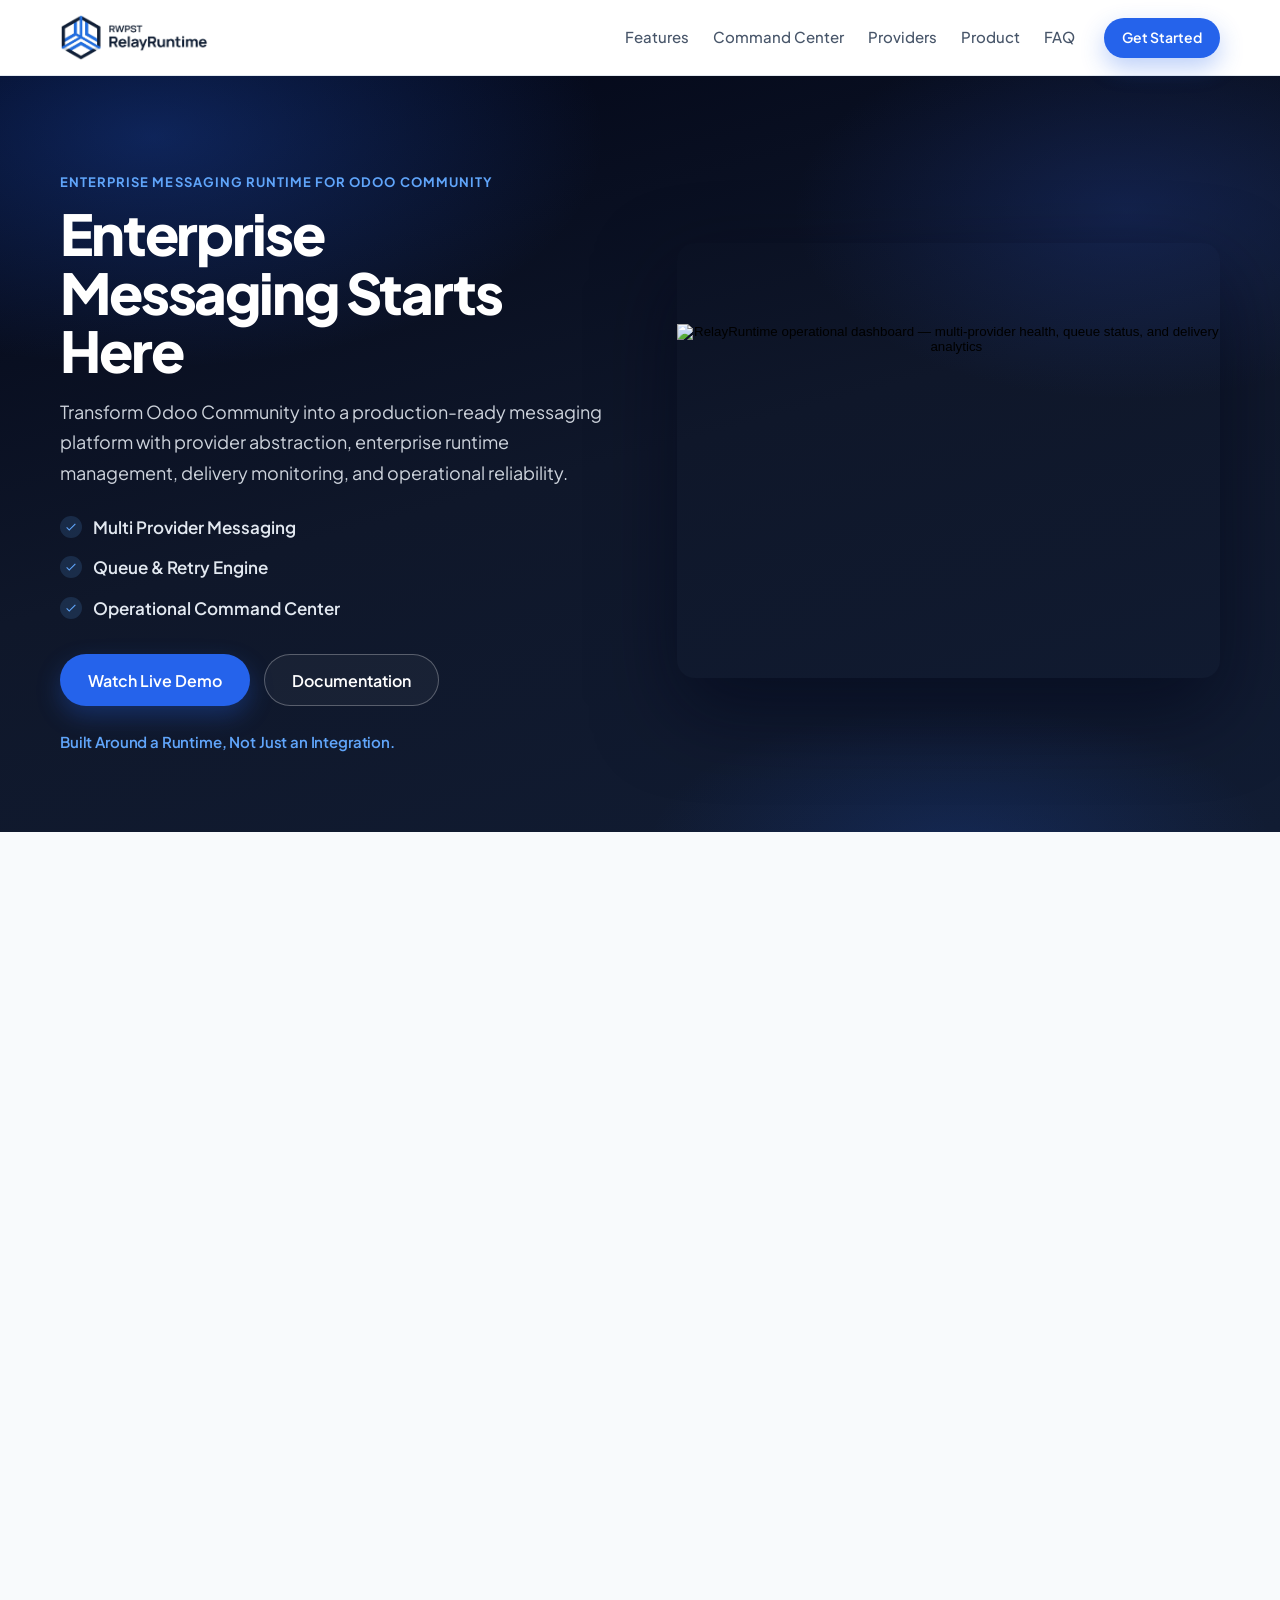
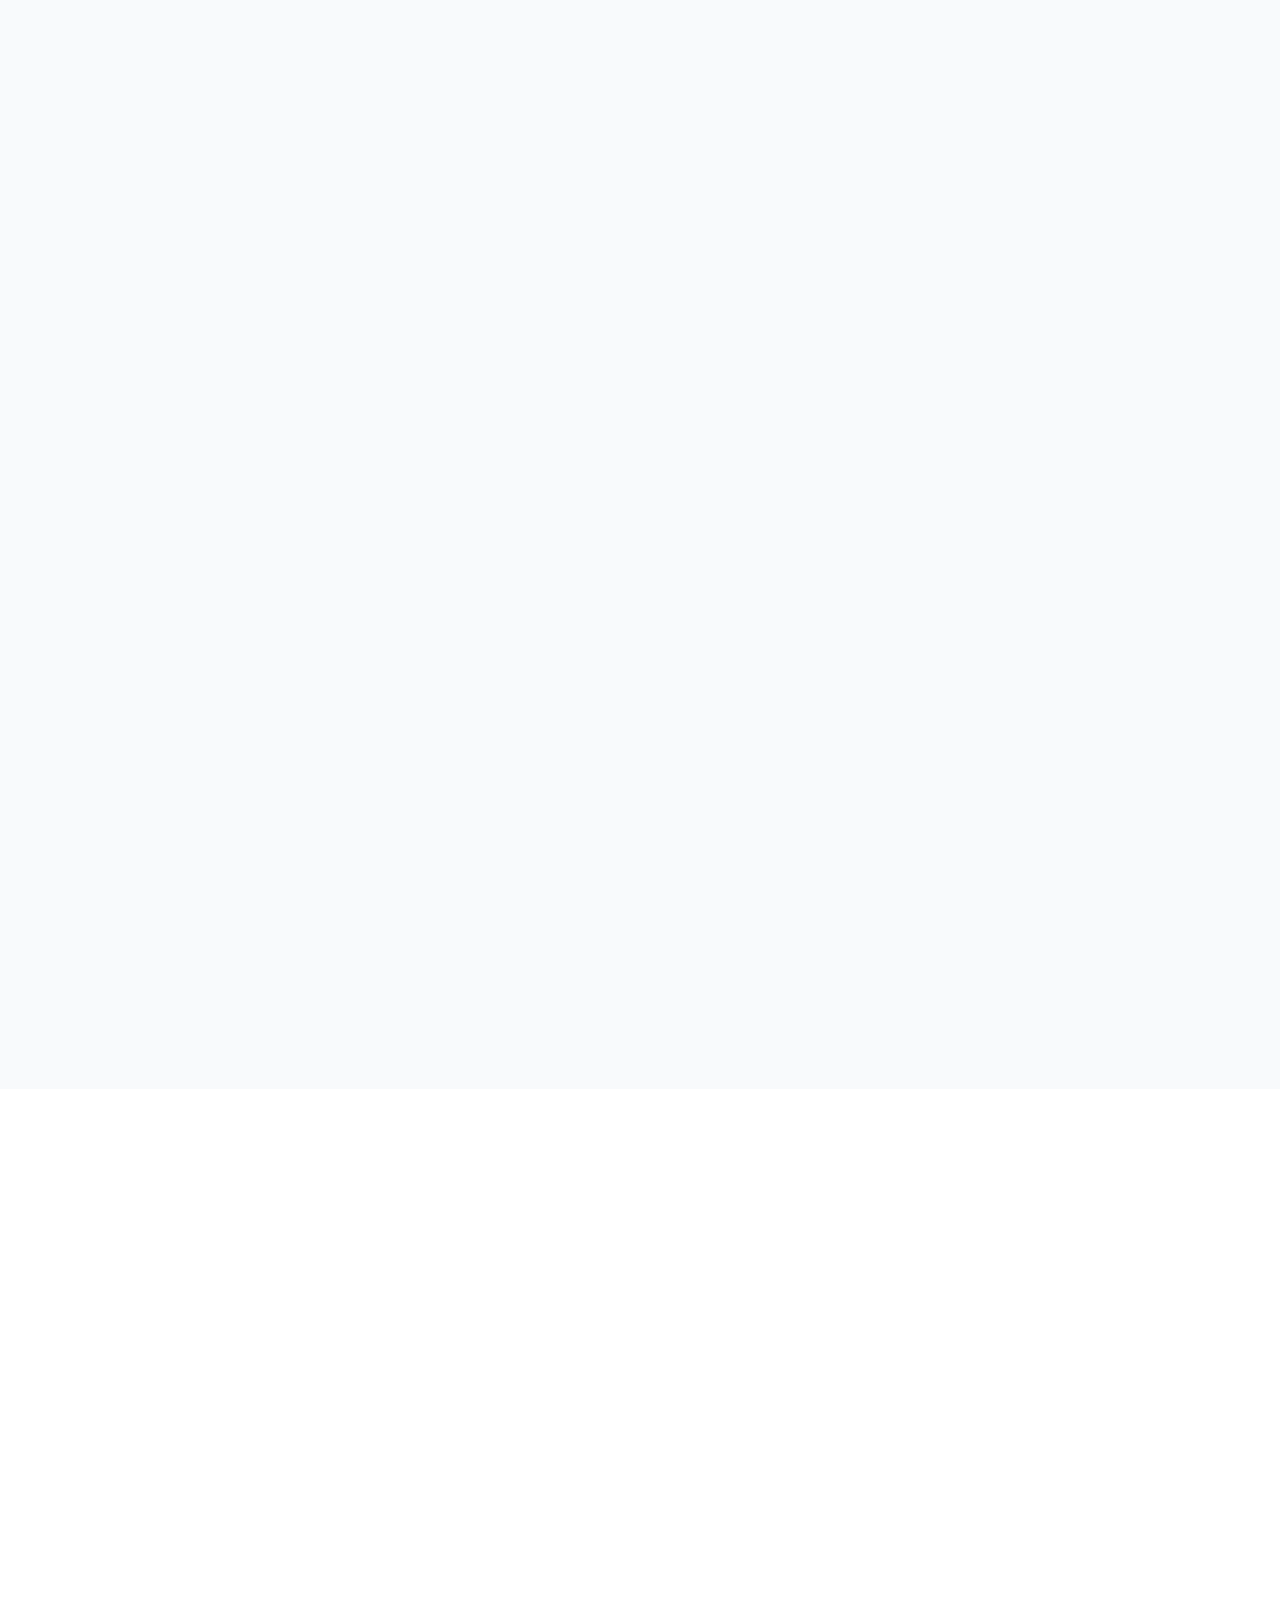
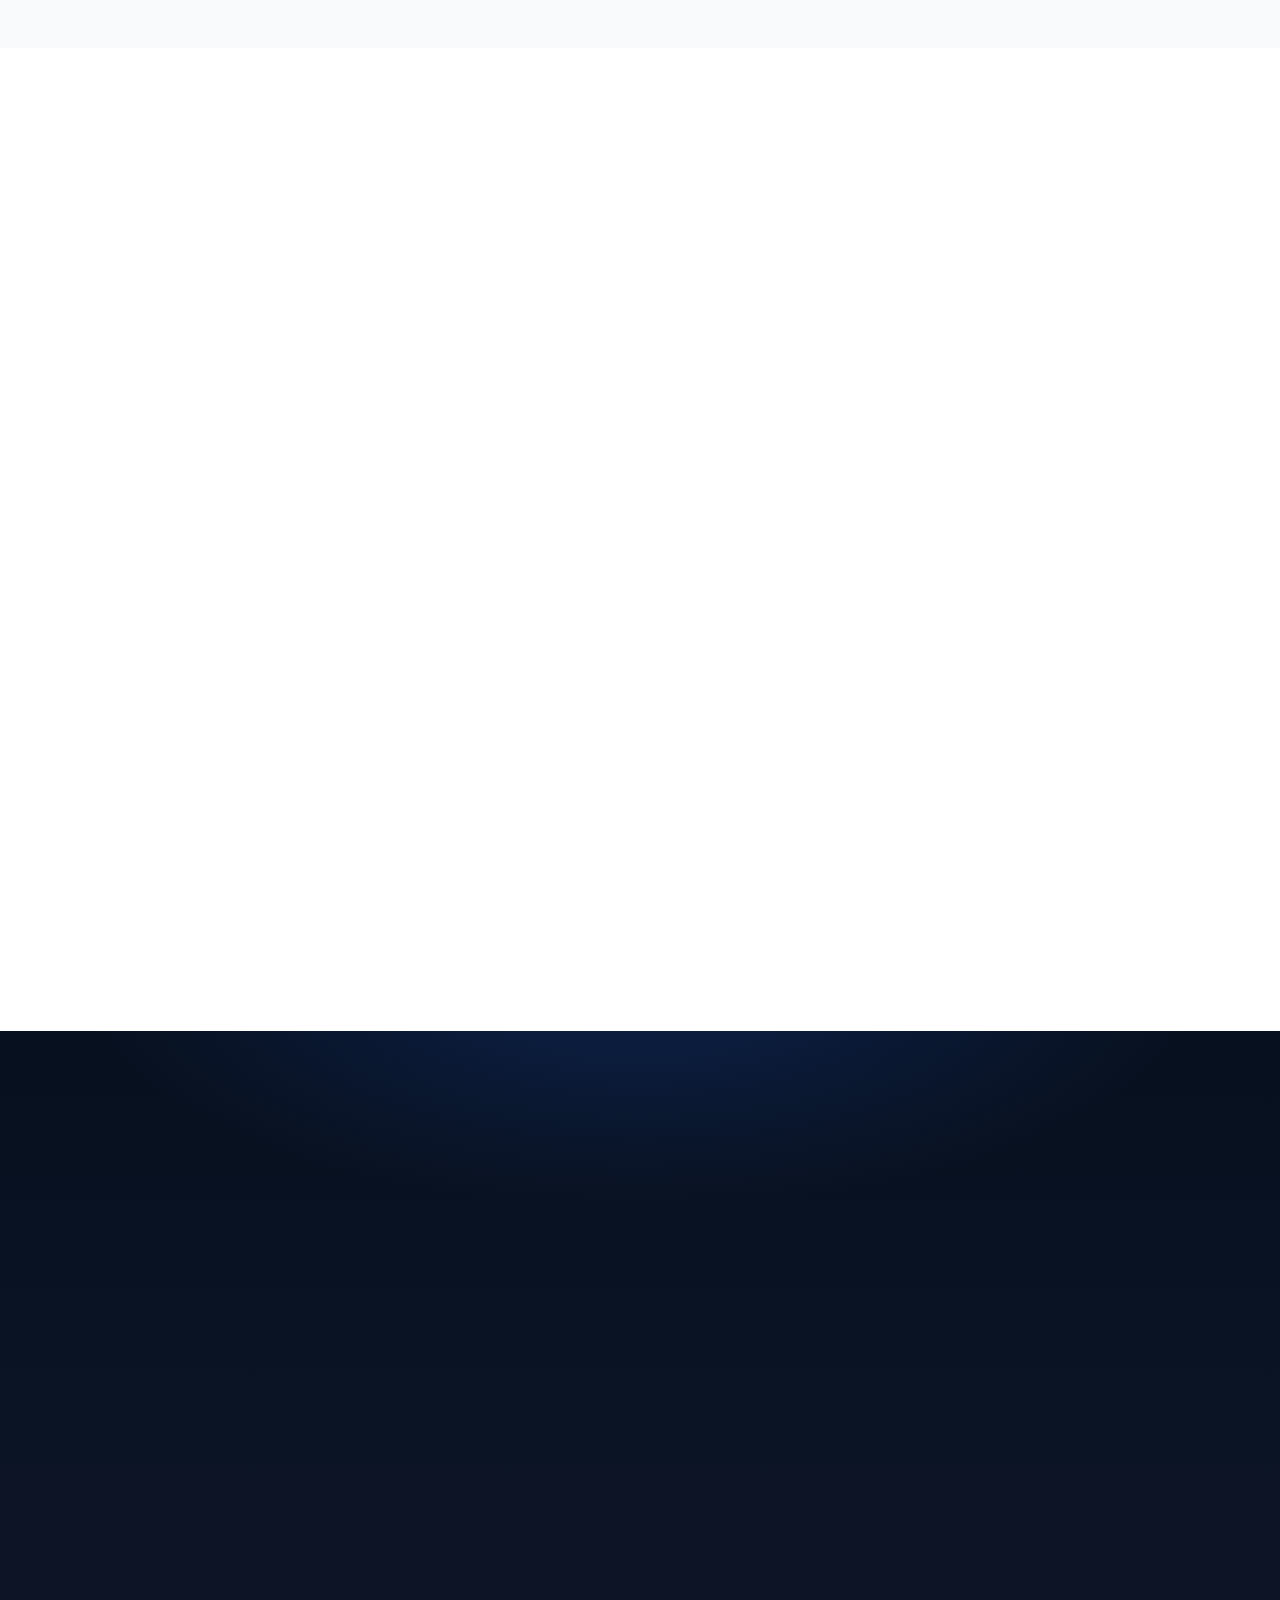
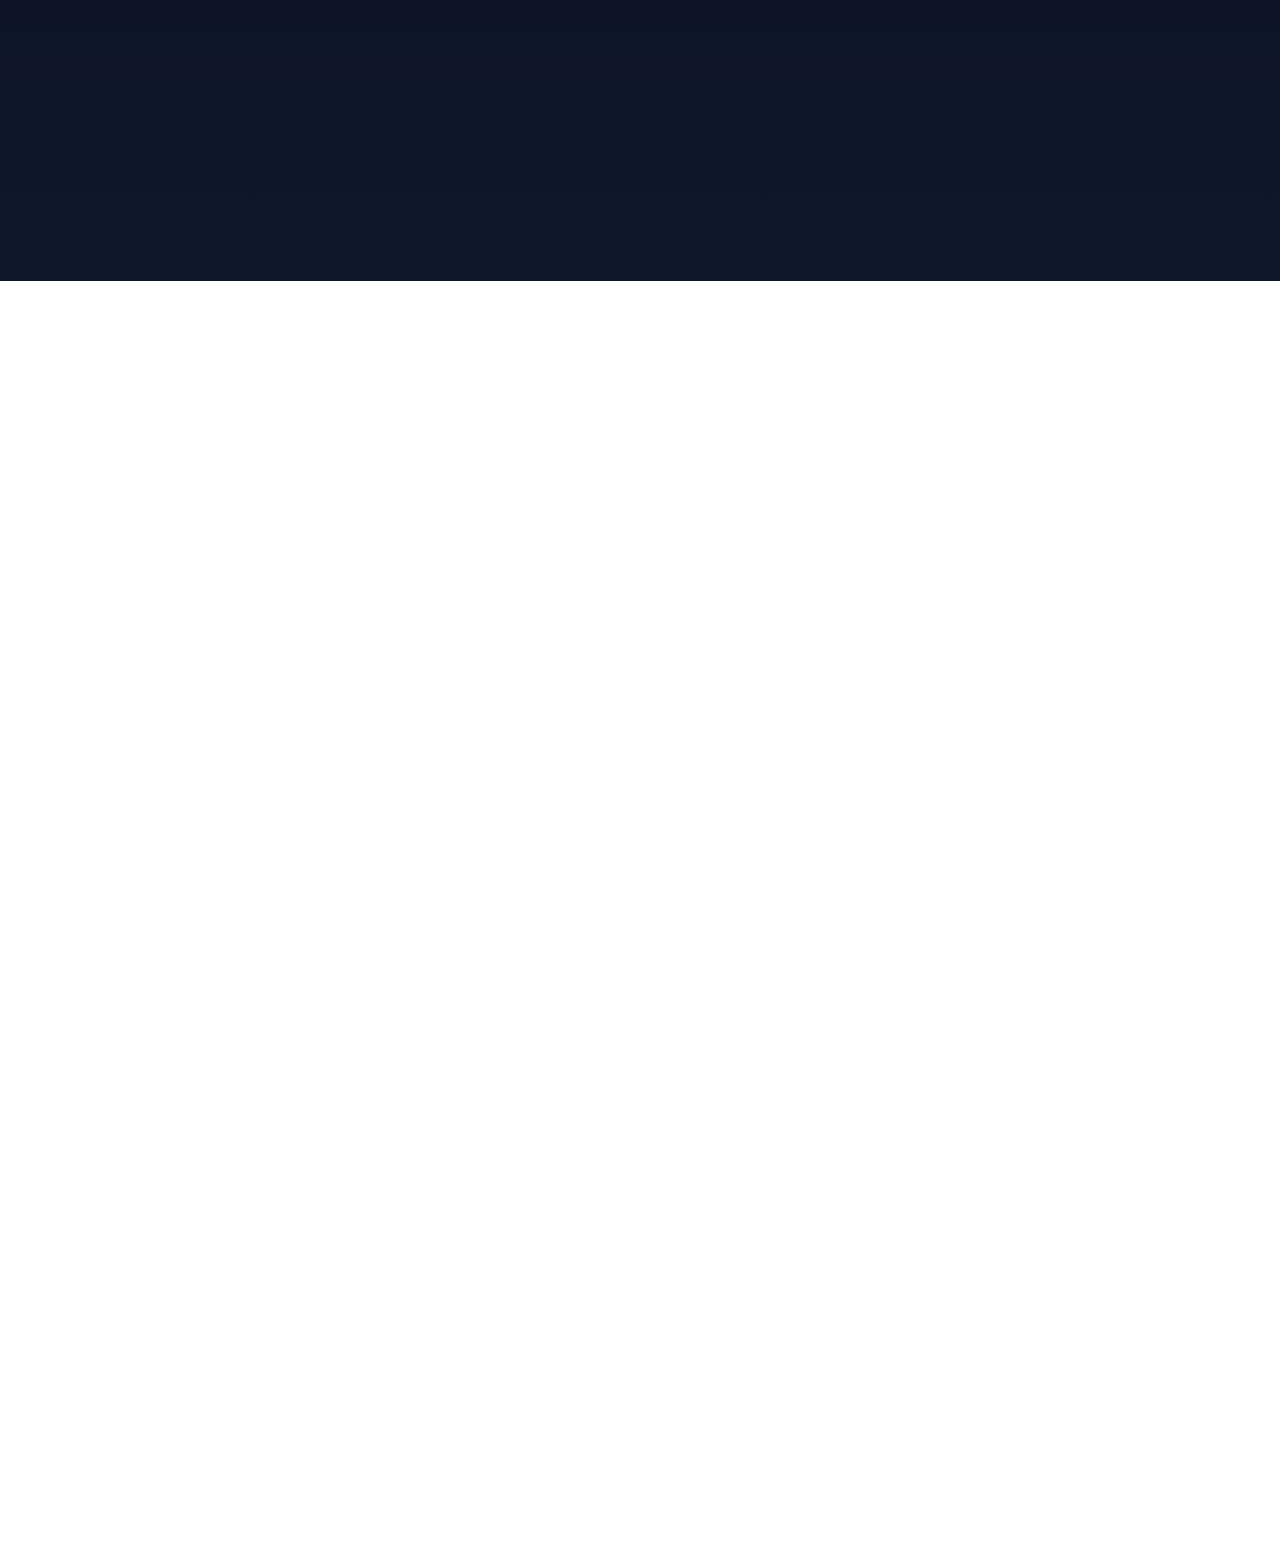
==== landing-page/index.html @ cd2c77fb "release: RelayRuntime 19.0.6.1.0 launch assets and branding" ====
<!DOCTYPE html>
<html lang="en">
<head>
  <meta charset="UTF-8">
  <meta name="viewport" content="width=device-width, initial-scale=1.0">
  <title>RelayRuntime | Enterprise Messaging Runtime for Odoo Community</title>
  <meta name="description" content="RelayRuntime transforms Odoo Community into a production-ready enterprise messaging platform with provider abstraction, queue management, retry engine, delivery monitoring, and operational analytics.">
  <meta name="keywords" content="Odoo WhatsApp, Enterprise Messaging, WhatsApp Integration, Provider Abstraction, Queue Engine, Retry Engine, RelayRuntime">
  <meta name="author" content="RWPST">
  <meta name="robots" content="index, follow">
  <meta name="theme-color" content="#0f172a">
  <link rel="canonical" href="https://nagwagabr-rwpst.github.io/odoo-whatsapp-platform/">
  <link rel="icon" href="assets/AppIcon.svg" type="image/svg+xml">
  <link rel="alternate icon" href="assets/AppIcon.png" type="image/png">
  <link rel="apple-touch-icon" href="assets/AppIcon.png">

  <meta property="og:type" content="website">
  <meta property="og:site_name" content="RelayRuntime">
  <meta property="og:title" content="RelayRuntime | Enterprise Messaging Runtime for Odoo Community">
  <meta property="og:description" content="RelayRuntime transforms Odoo Community into a production-ready enterprise messaging platform with provider abstraction, queue management, retry engine, delivery monitoring, and operational analytics.">
  <meta property="og:image" content="https://nagwagabr-rwpst.github.io/odoo-whatsapp-platform/assets/HorizontalLogo.png">
  <meta property="og:image:type" content="image/png">
  <meta property="og:image:alt" content="RelayRuntime — official horizontal brand logo">
  <meta property="og:url" content="https://nagwagabr-rwpst.github.io/odoo-whatsapp-platform/">

  <meta name="twitter:card" content="summary">
  <meta name="twitter:title" content="RelayRuntime | Enterprise Messaging Runtime for Odoo Community">
  <meta name="twitter:description" content="Enterprise Messaging Runtime for Odoo Community — provider abstraction, queue engine, retry engine, and operational command center.">
  <meta name="twitter:image" content="https://nagwagabr-rwpst.github.io/odoo-whatsapp-platform/assets/HorizontalLogo.png">
  <meta name="twitter:image:alt" content="RelayRuntime — official horizontal brand logo">

  <script type="application/ld+json">
  {
    "@context": "https://schema.org",
    "@type": "SoftwareApplication",
    "name": "RelayRuntime",
    "applicationCategory": "BusinessApplication",
    "operatingSystem": "Odoo 19 Community",
    "description": "Enterprise Messaging Runtime for Odoo Community with provider abstraction, queue processing, retry policies, operational monitoring, and delivery analytics.",
    "offers": {
      "@type": "Offer",
      "price": "0",
      "priceCurrency": "USD"
    },
    "author": {
      "@type": "Organization",
      "name": "RWPST",
      "logo": "https://nagwagabr-rwpst.github.io/odoo-whatsapp-platform/assets/HorizontalLogo.png"
    },
    "image": "https://nagwagabr-rwpst.github.io/odoo-whatsapp-platform/assets/HorizontalLogo.png",
    "logo": "https://nagwagabr-rwpst.github.io/odoo-whatsapp-platform/assets/HorizontalLogo.png",
    "url": "https://nagwagabr-rwpst.github.io/odoo-whatsapp-platform/"
  }
  </script>

  <script>document.documentElement.classList.add("js");</script>
  <link rel="preload" as="image" href="assets/HorizontalLogo.svg" type="image/svg+xml">
  <link rel="preload" as="image" href="assets/banner_1.png" fetchpriority="high">
  <link rel="preconnect" href="https://fonts.googleapis.com">
  <link rel="preconnect" href="https://fonts.gstatic.com" crossorigin>
  <link href="https://fonts.googleapis.com/css2?family=Plus+Jakarta+Sans:wght@400;500;600;700;800&display=swap" rel="stylesheet">
  <link rel="stylesheet" href="css/style.css">
  <link rel="stylesheet" href="css/responsive.css">
</head>
<body>
  <a class="skip-link" href="#main">Skip to content</a>

  <header class="site-header" id="top" data-header>
    <nav class="nav" aria-label="Primary">
      <a class="brand brand--desktop" href="#top" aria-label="RelayRuntime — home">
        <img
          class="brand__logo"
          src="assets/HorizontalLogo.svg"
          alt="RWPST RelayRuntime"
          width="240"
          height="56"
          decoding="async"
        >
      </a>
      <a class="brand brand--mobile" href="#top" aria-label="RelayRuntime — home">
        <img
          class="brand__appicon"
          src="assets/AppIcon.svg"
          alt=""
          width="40"
          height="40"
          decoding="async"
        >
        <span class="brand__name">RelayRuntime</span>
      </a>

      <button class="nav__toggle" type="button" aria-expanded="false" aria-controls="nav-menu" aria-label="Open navigation menu">
        <span class="nav__toggle-bars" aria-hidden="true">
          <span></span><span></span><span></span>
        </span>
      </button>

      <ul class="nav__menu" id="nav-menu">
        <li><a href="#features">Features</a></li>
        <li><a href="#command-center">Command Center</a></li>
        <li><a href="#providers">Providers</a></li>
        <li><a href="#experience">Product</a></li>
        <li><a href="#faq">FAQ</a></li>
        <li><a class="btn btn--sm btn--primary" href="#cta">Get Started</a></li>
      </ul>
    </nav>
  </header>

  <main id="main">

    <!-- 1. Hero -->
    <section class="hero" id="hero" aria-labelledby="hero-title">
      <div class="hero__glow" aria-hidden="true"></div>
      <div class="container hero__grid">
        <div class="hero__content">
          <p class="eyebrow">Enterprise Messaging Runtime for Odoo Community</p>
          <h1 id="hero-title">Enterprise Messaging Starts Here</h1>
          <p class="hero__sub">
            Transform Odoo Community into a production-ready messaging platform with provider abstraction, enterprise runtime management, delivery monitoring, and operational reliability.
          </p>
          <ul class="hero__bullets" aria-label="Key capabilities">
            <li>
              <span class="check" aria-hidden="true">
                <svg viewBox="0 0 20 20"><path d="M7.5 13.2 4.3 10l-1.1 1.1L7.5 15.4l9.3-9.3L15.7 5z"/></svg>
              </span>
              Multi Provider Messaging
            </li>
            <li>
              <span class="check" aria-hidden="true">
                <svg viewBox="0 0 20 20"><path d="M7.5 13.2 4.3 10l-1.1 1.1L7.5 15.4l9.3-9.3L15.7 5z"/></svg>
              </span>
              Queue &amp; Retry Engine
            </li>
            <li>
              <span class="check" aria-hidden="true">
                <svg viewBox="0 0 20 20"><path d="M7.5 13.2 4.3 10l-1.1 1.1L7.5 15.4l9.3-9.3L15.7 5z"/></svg>
              </span>
              Operational Command Center
            </li>
          </ul>
          <div class="hero__actions">
            <a class="btn btn--primary btn--lg" href="#experience">
              Watch Live Demo
            </a>
            <a class="btn btn--ghost btn--lg" href="https://github.com/nagwagabr-rwpst/odoo-whatsapp-platform/tree/main/docs" target="_blank" rel="noopener noreferrer">
              Documentation
              <span class="sr-only">(opens in a new tab)</span>
            </a>
          </div>
          <p class="hero__positioning">Built Around a Runtime, Not Just an Integration.</p>
        </div>

        <div class="hero__visual">
          <figure class="hero-media">
            <button type="button" class="lightbox-trigger hero-media__trigger" data-lightbox="assets/banner_1.jpg" data-alt="RelayRuntime operational dashboard from the official hero banner" aria-label="Enlarge product visual from hero banner">
              <img
                class="hero-media__img"
                src="assets/banner_1.jpg"
                alt="RelayRuntime operational dashboard — multi-provider health, queue status, and delivery analytics"
                width="1260"
                height="630"
                decoding="async"
                fetchpriority="high"
                sizes="(max-width: 768px) 100vw, 48vw"
              >
            </button>
            <figcaption class="sr-only">Official RelayRuntime hero banner — product visual</figcaption>
          </figure>
        </div>
      </div>
    </section>

    <!-- 2. Problem -->
    <section class="section section--muted" id="problem" aria-labelledby="problem-title">
      <div class="container">
        <header class="section__header reveal reveal--up">
          <h2 id="problem-title">Enterprise Messaging Is More Than Sending Messages</h2>
          <p class="section__lead">
            Businesses quickly outgrow basic messaging integrations.
            As messaging volume increases, organizations face delivery failures, provider limitations, missing observability, and operational complexity.
            RelayRuntime solves these challenges by introducing an enterprise messaging runtime.
          </p>
        </header>
        <div class="card-grid card-grid--3">
          <article class="card card--problem reveal reveal--in" style="--delay: 0">
            <div class="card__icon" aria-hidden="true">
              <svg viewBox="0 0 24 24" fill="none" stroke="currentColor" stroke-width="1.75"><path d="M12 3v3M12 18v3M3 12h3M18 12h3M5.6 5.6l2.1 2.1M16.3 16.3l2.1 2.1M18.4 5.6l-2.1 2.1M7.7 16.3l-2.1 2.1"/><circle cx="12" cy="12" r="3.5"/></svg>
            </div>
            <h3>Single Provider Dependency</h3>
            <p>Tight coupling to one provider locks workflows and blocks change.</p>
          </article>
          <article class="card card--problem reveal reveal--in" style="--delay: 1">
            <div class="card__icon" aria-hidden="true">
              <svg viewBox="0 0 24 24" fill="none" stroke="currentColor" stroke-width="1.75"><path d="M4 12h4l2-6 4 12 2-6h4"/></svg>
            </div>
            <h3>No Retry Engine</h3>
            <p>Failed deliveries disappear without structured recovery policies.</p>
          </article>
          <article class="card card--problem reveal reveal--in" style="--delay: 2">
            <div class="card__icon" aria-hidden="true">
              <svg viewBox="0 0 24 24" fill="none" stroke="currentColor" stroke-width="1.75"><rect x="3" y="4" width="18" height="6" rx="1.5"/><rect x="3" y="14" width="18" height="6" rx="1.5"/></svg>
            </div>
            <h3>No Queue Processing</h3>
            <p>Volume spikes overwhelm ad-hoc send buttons and block operations.</p>
          </article>
          <article class="card card--problem reveal reveal--in" style="--delay: 3">
            <div class="card__icon" aria-hidden="true">
              <svg viewBox="0 0 24 24" fill="none" stroke="currentColor" stroke-width="1.75"><path d="M3 12a9 9 0 1 0 9-9"/><path d="M3 4v5h5"/><circle cx="12" cy="12" r="2"/></svg>
            </div>
            <h3>No Monitoring</h3>
            <p>Operators cannot observe queues, campaigns, or live delivery health.</p>
          </article>
          <article class="card card--problem reveal reveal--in" style="--delay: 4">
            <div class="card__icon" aria-hidden="true">
              <svg viewBox="0 0 24 24" fill="none" stroke="currentColor" stroke-width="1.75"><path d="M4 19V5"/><path d="M4 19h16"/><path d="M8 15v-4"/><path d="M12 15V8"/><path d="M16 15v-6"/></svg>
            </div>
            <h3>No Delivery Analytics</h3>
            <p>Without delivery analytics, teams cannot measure or improve reliability.</p>
          </article>
          <article class="card card--problem reveal reveal--in" style="--delay: 5">
            <div class="card__icon" aria-hidden="true">
              <svg viewBox="0 0 24 24" fill="none" stroke="currentColor" stroke-width="1.75"><path d="M12 7v5l3 2"/><circle cx="12" cy="12" r="9"/></svg>
            </div>
            <h3>Manual Operations</h3>
            <p>Manual interventions do not scale when messaging becomes mission-critical.</p>
          </article>
        </div>
      </div>
    </section>

    <!-- 3. Solution -->
    <section class="section" id="solution" aria-labelledby="solution-title">
      <div class="container">
        <header class="section__header reveal reveal--up">
          <p class="eyebrow">Production Ready. Not Demo Ready.</p>
          <h2 id="solution-title">One Runtime. Multiple Providers.</h2>
          <p class="section__lead">
            RelayRuntime introduces a messaging runtime layer between Odoo and providers.
          </p>
        </header>
        <div class="solution-panel reveal reveal--in">
          <p class="solution-panel__intro">The runtime handles</p>
          <ul class="solution-list">
            <li>Routing</li>
            <li>Queues</li>
            <li>Retry</li>
            <li>Monitoring</li>
            <li>Analytics</li>
            <li>Provider abstraction</li>
          </ul>
        </div>
      </div>
    </section>

    <!-- 4. Key Features -->
    <section class="section section--muted" id="features" aria-labelledby="features-title">
      <div class="container">
        <header class="section__header reveal reveal--up">
          <h2 id="features-title">Key Features</h2>
          <p class="section__lead">
            Built Around a Runtime, Not Just an Integration — queue engine, retry engine, delivery analytics, and provider independence.
          </p>
        </header>
        <div class="card-grid card-grid--3">
          <article class="card card--feature reveal reveal--in" style="--delay: 0">
            <div class="card__icon card__icon--accent" aria-hidden="true">
              <svg viewBox="0 0 24 24" fill="none" stroke="currentColor" stroke-width="1.75"><circle cx="6" cy="12" r="2.5"/><circle cx="18" cy="6" r="2.5"/><circle cx="18" cy="18" r="2.5"/><path d="M8.3 11.2 15.5 7.2M8.3 12.8l7.2 4"/></svg>
            </div>
            <h3>Multi Provider</h3>
            <p>Connect Meta, Green API, Evolution, Twilio, UltraMsg, Gupshup, or a custom provider through one runtime.</p>
          </article>
          <article class="card card--feature reveal reveal--in" style="--delay: 1">
            <div class="card__icon card__icon--accent" aria-hidden="true">
              <svg viewBox="0 0 24 24" fill="none" stroke="currentColor" stroke-width="1.75"><path d="M4 7h12v4H4z"/><path d="M8 13h12v4H8z"/><path d="M4 17h2"/><path d="M18 7h2"/></svg>
            </div>
            <h3>Queue Engine</h3>
            <p>Process outbound messaging through a durable queue engine designed for production volume.</p>
          </article>
          <article class="card card--feature reveal reveal--in" style="--delay: 2">
            <div class="card__icon card__icon--accent" aria-hidden="true">
              <svg viewBox="0 0 24 24" fill="none" stroke="currentColor" stroke-width="1.75"><path d="M20 12a8 8 0 1 1-2.2-5.5"/><path d="M20 4v4h-4"/></svg>
            </div>
            <h3>Retry Engine</h3>
            <p>Recover failed deliveries with structured retry policies and execution lineage.</p>
          </article>
          <article class="card card--feature reveal reveal--in" style="--delay: 3">
            <div class="card__icon card__icon--accent" aria-hidden="true">
              <svg viewBox="0 0 24 24" fill="none" stroke="currentColor" stroke-width="1.75"><path d="M4 6h16M4 12h16M4 18h10"/><circle cx="18" cy="18" r="3"/></svg>
            </div>
            <h3>Bulk Messaging</h3>
            <p>Run enterprise bulk campaigns with operational control from the Command Center.</p>
          </article>
          <article class="card card--feature reveal reveal--in" style="--delay: 4">
            <div class="card__icon card__icon--accent" aria-hidden="true">
              <svg viewBox="0 0 24 24" fill="none" stroke="currentColor" stroke-width="1.75"><path d="M4 19V5h16"/><path d="M7 15l3-4 3 2 4-6"/></svg>
            </div>
            <h3>Delivery Analytics</h3>
            <p>Track every delivery with dashboards, logs, and runtime KPIs built for operators.</p>
          </article>
          <article class="card card--feature reveal reveal--in" style="--delay: 5">
            <div class="card__icon card__icon--accent" aria-hidden="true">
              <svg viewBox="0 0 24 24" fill="none" stroke="currentColor" stroke-width="1.75"><path d="M7 8h10M7 12h6"/><path d="M5 4h14a2 2 0 0 1 2 2v9a2 2 0 0 1-2 2H9l-4 3v-3H5a2 2 0 0 1-2-2V6a2 2 0 0 1 2-2z"/></svg>
            </div>
            <h3>Automation &amp; Webhooks</h3>
            <p>Extend workflows with automation hooks while keeping provider details behind the runtime.</p>
          </article>
        </div>
      </div>
    </section>

    <!-- 5. Operational Command Center -->
    <section class="section" id="command-center" aria-labelledby="cc-title">
      <div class="container">
        <div class="split">
          <div class="split__content reveal reveal--up">
            <p class="eyebrow">Enterprise Operational Command Center</p>
            <h2 id="cc-title">One Dashboard.<br>Complete Visibility.</h2>
            <p class="section__lead section__lead--left">
              Manage every aspect of enterprise messaging from one operational dashboard.
            </p>
            <p class="positioning-line">Observe every message. Monitor every queue. Track every delivery.</p>
            <ul class="feature-checklist">
              <li>Runtime KPIs</li>
              <li>Campaigns</li>
              <li>Bulk Messaging</li>
              <li>Live Monitor</li>
              <li>Logs</li>
              <li>Runtime Settings</li>
            </ul>
          </div>
          <div class="split__media reveal reveal--scale">
            <figure class="browser-frame">
              <div class="browser-frame__chrome" aria-hidden="true">
                <span></span><span></span><span></span>
                <span class="browser-frame__url">relayruntime · command center</span>
              </div>
              <button type="button" class="lightbox-trigger" data-lightbox="assets/screenshots/01_command_center.png" data-alt="RelayRuntime Operational Command Center dashboard" aria-label="Enlarge Command Center screenshot">
                <img src="assets/screenshots/01_command_center.png" alt="RelayRuntime Operational Command Center showing runtime KPIs and workspaces" width="1280" height="720" loading="lazy" decoding="async" sizes="(max-width: 1024px) 100vw, 55vw">
              </button>
            </figure>
          </div>
        </div>
      </div>
    </section>

    <!-- 6. Provider Abstraction -->
    <section class="section section--dark" id="abstraction" aria-labelledby="abstraction-title">
      <div class="container">
        <header class="section__header reveal reveal--up">
          <p class="eyebrow">Provider Independence</p>
          <h2 id="abstraction-title">Switch Providers Without Changing Business Logic</h2>
          <p class="section__lead">
            Replace providers. Never rewrite workflows.
          </p>
        </header>
        <div class="abstraction-diagram reveal reveal--in" role="img" aria-label="Business Logic flows into RelayRuntime, which routes to Meta, Green API, Evolution, Twilio, UltraMsg, and Gupshup">
          <div class="abstraction-diagram__tier">
            <div class="abstraction-node abstraction-node--top">Business Logic</div>
          </div>
          <div class="abstraction-diagram__connector" aria-hidden="true">
            <span class="abstraction-diagram__line"></span>
          </div>
          <div class="abstraction-diagram__tier">
            <div class="abstraction-node abstraction-node--runtime">
              <img src="assets/AppIcon.svg" alt="" width="32" height="32" decoding="async" aria-hidden="true">
              RelayRuntime
            </div>
          </div>
          <div class="abstraction-diagram__connector" aria-hidden="true">
            <span class="abstraction-diagram__line"></span>
          </div>
          <div class="abstraction-diagram__providers">
            <div class="abstraction-node abstraction-node--provider">Meta</div>
            <div class="abstraction-node abstraction-node--provider">Green API</div>
            <div class="abstraction-node abstraction-node--provider">Evolution</div>
            <div class="abstraction-node abstraction-node--provider">Twilio</div>
            <div class="abstraction-node abstraction-node--provider">UltraMsg</div>
            <div class="abstraction-node abstraction-node--provider">Gupshup</div>
          </div>
        </div>
        <p class="section__footer-note reveal reveal--in">
          RelayRuntime isolates business workflows from provider implementations.
        </p>
      </div>
    </section>

    <!-- 7. Product Experience -->
    <section class="section" id="experience" aria-labelledby="experience-title">
      <div class="container">
        <header class="section__header reveal reveal--up">
          <h2 id="experience-title">Built For Daily Operations</h2>
          <p class="section__lead">
            Real product screens from the Operational Command Center — production-ready messaging operations for Odoo Community.
          </p>
        </header>
        <div class="experience-grid">
          <article class="experience-card reveal reveal--scale" style="--delay: 0">
            <figure class="browser-frame">
              <div class="browser-frame__chrome" aria-hidden="true"><span></span><span></span><span></span></div>
              <button type="button" class="lightbox-trigger" data-lightbox="assets/screenshots/01_command_center.png" data-alt="Command Center screenshot" aria-label="Enlarge Command Center screenshot">
                <img src="assets/screenshots/01_command_center.png" alt="Command Center — runtime KPIs and operational workspaces" width="1280" height="720" loading="lazy" decoding="async" sizes="(max-width: 768px) 100vw, 45vw">
              </button>
            </figure>
            <div class="experience-card__body">
              <h3>Command Center</h3>
              <p>Operate campaigns, queues, and runtime health from one enterprise dashboard.</p>
            </div>
          </article>
          <article class="experience-card reveal reveal--scale" style="--delay: 1">
            <figure class="browser-frame">
              <div class="browser-frame__chrome" aria-hidden="true"><span></span><span></span><span></span></div>
              <button type="button" class="lightbox-trigger" data-lightbox="assets/screenshots/02_settings.png" data-alt="Runtime Settings screenshot" aria-label="Enlarge Runtime Settings screenshot">
                <img src="assets/screenshots/02_settings.png" alt="Runtime Settings — provider configuration and messaging preferences" width="1280" height="720" loading="lazy" decoding="async" sizes="(max-width: 768px) 100vw, 45vw">
              </button>
            </figure>
            <div class="experience-card__body">
              <h3>Runtime Settings</h3>
              <p>Configure providers and runtime behavior without rewriting business logic.</p>
            </div>
          </article>
          <article class="experience-card reveal reveal--scale" style="--delay: 2">
            <figure class="browser-frame">
              <div class="browser-frame__chrome" aria-hidden="true"><span></span><span></span><span></span></div>
              <button type="button" class="lightbox-trigger" data-lightbox="assets/screenshots/03_bulk_wizard.png" data-alt="Bulk Messaging screenshot" aria-label="Enlarge Bulk Messaging screenshot">
                <img src="assets/screenshots/03_bulk_wizard.png" alt="Bulk Messaging wizard with recipients and attachments" width="1280" height="720" loading="lazy" decoding="async" sizes="(max-width: 768px) 100vw, 45vw">
              </button>
            </figure>
            <div class="experience-card__body">
              <h3>Bulk Messaging</h3>
              <p>Launch bulk messaging with controlled recipients, attachments, and execution tracking.</p>
            </div>
          </article>
          <article class="experience-card reveal reveal--scale" style="--delay: 3">
            <figure class="browser-frame">
              <div class="browser-frame__chrome" aria-hidden="true"><span></span><span></span><span></span></div>
              <button type="button" class="lightbox-trigger" data-lightbox="assets/screenshots/06_delivery_dashboard.png" data-alt="Delivery Dashboard screenshot" aria-label="Enlarge Delivery Dashboard screenshot">
                <img src="assets/screenshots/06_delivery_dashboard.png" alt="Delivery Dashboard with delivery analytics and message logs" width="1280" height="720" loading="lazy" decoding="async" sizes="(max-width: 768px) 100vw, 45vw">
              </button>
            </figure>
            <div class="experience-card__body">
              <h3>Delivery Dashboard</h3>
              <p>Inspect delivery analytics and logs to track every message through the runtime.</p>
            </div>
          </article>
        </div>
      </div>
    </section>

    <!-- 8. Supported Providers -->
    <section class="section section--muted" id="providers" aria-labelledby="providers-title">
      <div class="container">
        <header class="section__header reveal reveal--up">
          <h2 id="providers-title">Supported Providers</h2>
          <p class="section__lead">Provider independence by design.</p>
        </header>
        <ul class="provider-grid reveal reveal--in">
          <li class="provider-card"><span class="provider-card__mark" aria-hidden="true">M</span><span class="provider-card__name">Meta Cloud API</span></li>
          <li class="provider-card"><span class="provider-card__mark" aria-hidden="true">G</span><span class="provider-card__name">Green API</span></li>
          <li class="provider-card"><span class="provider-card__mark" aria-hidden="true">E</span><span class="provider-card__name">Evolution API</span></li>
          <li class="provider-card"><span class="provider-card__mark" aria-hidden="true">U</span><span class="provider-card__name">UltraMsg</span></li>
          <li class="provider-card"><span class="provider-card__mark" aria-hidden="true">T</span><span class="provider-card__name">Twilio</span></li>
          <li class="provider-card"><span class="provider-card__mark" aria-hidden="true">G</span><span class="provider-card__name">Gupshup</span></li>
          <li class="provider-card provider-card--custom"><span class="provider-card__mark" aria-hidden="true">+</span><span class="provider-card__name">Custom Provider</span></li>
        </ul>
      </div>
    </section>

    <!-- 9. Deployment -->
    <section class="section" id="deployment" aria-labelledby="deployment-title">
      <div class="container">
        <header class="section__header reveal reveal--up">
          <h2 id="deployment-title">Deploy In Minutes</h2>
          <p class="section__lead">Production Ready enterprise messaging for Odoo Community environments.</p>
        </header>
        <div class="deploy-grid">
          <article class="card card--deploy reveal reveal--in" style="--delay: 0">
            <h3>Docker Ready</h3>
            <p>Container-friendly deployment for modern infrastructure.</p>
          </article>
          <article class="card card--deploy reveal reveal--in" style="--delay: 1">
            <h3>Odoo Community Ready</h3>
            <p>Designed specifically for Odoo Community installations.</p>
          </article>
          <article class="card card--deploy reveal reveal--in" style="--delay: 2">
            <h3>Odoo 19 Ready</h3>
            <p>Built and validated for Odoo 19.</p>
          </article>
          <article class="card card--deploy reveal reveal--in" style="--delay: 3">
            <h3>Production Ready</h3>
            <p>Not Demo Ready — engineered for operational reliability.</p>
          </article>
          <article class="card card--deploy reveal reveal--in" style="--delay: 4">
            <h3>VPS Ready</h3>
            <p>Deploy on standard VPS hosts with minimal friction.</p>
          </article>
        </div>
      </div>
    </section>

    <!-- 10. FAQ -->
    <section class="section section--muted" id="faq" aria-labelledby="faq-title">
      <div class="container container--narrow">
        <header class="section__header reveal reveal--up">
          <h2 id="faq-title">Frequently Asked Questions</h2>
        </header>
        <div class="faq">
          <div class="faq__item reveal reveal--in">
            <h3>
              <button type="button" class="faq__trigger" aria-expanded="false" aria-controls="faq-1" id="faq-q1">
                What is RelayRuntime?
                <span class="faq__icon" aria-hidden="true"></span>
              </button>
            </h3>
            <div class="faq__panel" id="faq-1" role="region" aria-labelledby="faq-q1" hidden>
              <p>RelayRuntime is an Enterprise Messaging Runtime for Odoo Community. It introduces a production-ready messaging runtime between Odoo and messaging providers — with provider abstraction, queue processing, retry policies, operational monitoring, and delivery analytics.</p>
            </div>
          </div>
          <div class="faq__item reveal reveal--in">
            <h3>
              <button type="button" class="faq__trigger" aria-expanded="false" aria-controls="faq-2" id="faq-q2">
                Does it support Odoo Community?
                <span class="faq__icon" aria-hidden="true"></span>
              </button>
            </h3>
            <div class="faq__panel" id="faq-2" role="region" aria-labelledby="faq-q2" hidden>
              <p>Yes. RelayRuntime is built for Odoo Community and is Odoo 19 ready.</p>
            </div>
          </div>
          <div class="faq__item reveal reveal--in">
            <h3>
              <button type="button" class="faq__trigger" aria-expanded="false" aria-controls="faq-3" id="faq-q3">
                Can I change providers later?
                <span class="faq__icon" aria-hidden="true"></span>
              </button>
            </h3>
            <div class="faq__panel" id="faq-3" role="region" aria-labelledby="faq-q3" hidden>
              <p>Yes. Provider Abstraction lets you switch providers without changing business logic. Replace providers. Never rewrite workflows.</p>
            </div>
          </div>
          <div class="faq__item reveal reveal--in">
            <h3>
              <button type="button" class="faq__trigger" aria-expanded="false" aria-controls="faq-4" id="faq-q4">
                Does it support Meta Cloud API?
                <span class="faq__icon" aria-hidden="true"></span>
              </button>
            </h3>
            <div class="faq__panel" id="faq-4" role="region" aria-labelledby="faq-q4" hidden>
              <p>Yes. Meta Cloud API is a supported provider alongside Green API, Evolution API, UltraMsg, Twilio, Gupshup, and Custom Provider options.</p>
            </div>
          </div>
          <div class="faq__item reveal reveal--in">
            <h3>
              <button type="button" class="faq__trigger" aria-expanded="false" aria-controls="faq-5" id="faq-q5">
                Can I use multiple providers?
                <span class="faq__icon" aria-hidden="true"></span>
              </button>
            </h3>
            <div class="faq__panel" id="faq-5" role="region" aria-labelledby="faq-q5" hidden>
              <p>Yes. Multi Provider Messaging is a core capability of the runtime, so you are not locked into a single provider dependency.</p>
            </div>
          </div>
          <div class="faq__item reveal reveal--in">
            <h3>
              <button type="button" class="faq__trigger" aria-expanded="false" aria-controls="faq-6" id="faq-q6">
                How does Queue Engine work?
                <span class="faq__icon" aria-hidden="true"></span>
              </button>
            </h3>
            <div class="faq__panel" id="faq-6" role="region" aria-labelledby="faq-q6" hidden>
              <p>The Queue Engine processes outbound messaging through the runtime layer between Odoo and providers, enabling controlled throughput, operational visibility, and reliable campaign execution.</p>
            </div>
          </div>
          <div class="faq__item reveal reveal--in">
            <h3>
              <button type="button" class="faq__trigger" aria-expanded="false" aria-controls="faq-7" id="faq-q7">
                How are failed messages retried?
                <span class="faq__icon" aria-hidden="true"></span>
              </button>
            </h3>
            <div class="faq__panel" id="faq-7" role="region" aria-labelledby="faq-q7" hidden>
              <p>The Retry Engine applies structured retry policies so failed deliveries can be recovered with operational tracking — instead of disappearing into manual follow-up.</p>
            </div>
          </div>
          <div class="faq__item reveal reveal--in">
            <h3>
              <button type="button" class="faq__trigger" aria-expanded="false" aria-controls="faq-8" id="faq-q8">
                Is it production ready?
                <span class="faq__icon" aria-hidden="true"></span>
              </button>
            </h3>
            <div class="faq__panel" id="faq-8" role="region" aria-labelledby="faq-q8" hidden>
              <p>Yes. RelayRuntime is Production Ready — Not Demo Ready — with enterprise runtime management, Operational Command Center visibility, and delivery analytics.</p>
            </div>
          </div>
        </div>
      </div>
    </section>

    <!-- 11. Final CTA -->
    <section class="cta" id="cta" aria-labelledby="cta-title">
      <div class="container cta__inner reveal reveal--up">
        <h2 id="cta-title">Ready To Modernize Your Messaging Infrastructure?</h2>
        <p class="cta__sub">Enterprise Messaging Starts Here — with provider abstraction, a queue engine, retry engine, and an Operational Command Center.</p>
        <div class="cta__actions">
          <a class="btn btn--primary btn--lg btn--glow" href="#experience">
            Watch Live Demo
          </a>
          <a class="btn btn--ghost-light btn--lg" href="https://github.com/nagwagabr-rwpst/odoo-whatsapp-platform/tree/main/docs" target="_blank" rel="noopener noreferrer">
            Read Documentation
            <span class="sr-only">(opens in a new tab)</span>
          </a>
        </div>
      </div>
    </section>

  </main>

  <!-- 12. Footer -->
  <footer class="site-footer" id="footer">
    <div class="container footer__grid">
      <div class="footer__brand">
        <a class="brand brand--footer" href="#top" aria-label="RelayRuntime — home">
          <img
            class="brand__logo"
            src="assets/HorizontalLogo.svg"
            alt="RWPST RelayRuntime"
            width="220"
            height="52"
            loading="lazy"
            decoding="async"
          >
        </a>
        <p>Enterprise Messaging Runtime for Odoo Community</p>
      </div>
      <nav class="footer__nav" aria-label="Footer">
        <a href="https://github.com/nagwagabr-rwpst/odoo-whatsapp-platform/tree/main/docs" target="_blank" rel="noopener noreferrer">Documentation<span class="sr-only"> (opens in a new tab)</span></a>
        <a href="https://github.com/nagwagabr-rwpst/odoo-whatsapp-platform" target="_blank" rel="noopener noreferrer">GitHub<span class="sr-only"> (opens in a new tab)</span></a>
        <a href="https://apps.odoo.com/apps/modules/browse?search=RelayRuntime" target="_blank" rel="noopener noreferrer">Odoo Apps<span class="sr-only"> (opens in a new tab)</span></a>
        <a href="https://github.com/nagwagabr-rwpst/odoo-whatsapp-platform/blob/main/CHANGELOG.md" target="_blank" rel="noopener noreferrer">Release Notes<span class="sr-only"> (opens in a new tab)</span></a>
        <a href="https://github.com/nagwagabr-rwpst/odoo-whatsapp-platform/issues" target="_blank" rel="noopener noreferrer">Contact<span class="sr-only"> (opens in a new tab)</span></a>
        <a href="https://github.com/nagwagabr-rwpst/odoo-whatsapp-platform/blob/main/LICENSE" target="_blank" rel="noopener noreferrer">License<span class="sr-only"> (opens in a new tab)</span></a>
      </nav>
    </div>
    <div class="container footer__bottom">
      <p>&copy; <span id="year"></span> RWPST. RelayRuntime — Enterprise Messaging Runtime.</p>
    </div>
  </footer>

  <div class="lightbox" id="lightbox" hidden role="dialog" aria-modal="true" aria-hidden="true" aria-label="Image preview">
    <button type="button" class="lightbox__close" aria-label="Close image preview">&times;</button>
    <img class="lightbox__image" src="" alt="">
  </div>
  <div class="nav-backdrop" id="nav-backdrop" hidden></div>

  <script src="js/main.js" defer></script>
</body>
</html>
---- landing-page/css/style.css ----
/* ==========================================================================
   RelayRuntime Landing Page — Production Styles
   Brand: Navy #0f172a · Deep Blue #1e3a8a · Electric Blue #2563eb
   Spacing scale: 4 / 8 / 12 / 16 / 24 / 32 / 48 / 64 / 80 / 96 / 120
   ========================================================================== */

:root {
  --color-navy: #0f172a;
  --color-deep: #1e3a8a;
  --color-blue: #2563eb;
  --color-blue-hover: #1d4ed8;
  --color-blue-soft: #60a5fa;
  --color-bg: #ffffff;
  --color-muted-bg: #f8fafc;
  --color-card: #ffffff;
  --color-text: #0f172a;
  --color-text-secondary: #334155;
  --color-muted: #475569;
  --color-border: #e2e8f0;
  --color-border-strong: #cbd5e1;
  --color-focus: rgba(37, 99, 235, 0.45);
  --color-blue-tint: rgba(37, 99, 235, 0.08);
  --color-danger-tint: rgba(239, 68, 68, 0.06);

  --space-1: 0.25rem;
  --space-2: 0.5rem;
  --space-3: 0.75rem;
  --space-4: 1rem;
  --space-5: 1.5rem;
  --space-6: 2rem;
  --space-7: 3rem;
  --space-8: 4rem;
  --space-9: 5rem;
  --space-10: 6.5rem;

  --radius: 16px;
  --radius-sm: 12px;
  --radius-xs: 8px;
  --radius-pill: 999px;

  --shadow-sm: 0 1px 2px rgba(15, 23, 42, 0.04);
  --shadow: 0 12px 32px rgba(15, 23, 42, 0.08);
  --shadow-lg: 0 24px 56px rgba(15, 23, 42, 0.14);
  --shadow-hero: 0 32px 80px rgba(2, 6, 23, 0.55);

  --container: 1160px;
  --container-narrow: 720px;
  --header-h: 76px;

  --font: "Plus Jakarta Sans", system-ui, -apple-system, "Segoe UI", sans-serif;
  --text-xs: 0.8125rem;
  --text-sm: 0.9375rem;
  --text-base: 1.0625rem;
  --text-lg: 1.125rem;
  --text-xl: 1.25rem;
  --leading-tight: 1.12;
  --leading-snug: 1.35;
  --leading-body: 1.65;

  --ease: cubic-bezier(0.22, 1, 0.36, 1);
  --duration: 280ms;
  --duration-slow: 350ms;
}

*,
*::before,
*::after {
  box-sizing: border-box;
}

html {
  scroll-behavior: smooth;
  scroll-padding-top: calc(var(--header-h) + 16px);
}

body {
  margin: 0;
  font-family: var(--font);
  font-size: var(--text-base);
  line-height: var(--leading-body);
  color: var(--color-text);
  background: var(--color-bg);
  -webkit-font-smoothing: antialiased;
  text-rendering: optimizeLegibility;
}

body.nav-open,
body.lightbox-open {
  overflow: hidden;
}

img {
  max-width: 100%;
  height: auto;
  display: block;
}

figure {
  margin: 0;
}

ul,
ol {
  margin: 0;
  padding: 0;
}

a {
  color: var(--color-blue);
  text-decoration: none;
  transition: color var(--duration) var(--ease);
}

a:hover {
  color: var(--color-blue-hover);
}

:focus-visible {
  outline: 2px solid var(--color-blue);
  outline-offset: 3px;
  border-radius: 4px;
}

.sr-only {
  position: absolute;
  width: 1px;
  height: 1px;
  padding: 0;
  margin: -1px;
  overflow: hidden;
  clip: rect(0, 0, 0, 0);
  white-space: nowrap;
  border: 0;
}

.skip-link {
  position: absolute;
  left: 12px;
  top: -56px;
  z-index: 1200;
  padding: 0.7rem 1rem;
  background: var(--color-blue);
  color: #fff;
  border-radius: var(--radius-xs);
  font-weight: 600;
  font-size: var(--text-sm);
}

.skip-link:focus {
  top: 12px;
  color: #fff;
  outline-offset: 2px;
}

.container {
  width: min(100% - 3rem, var(--container));
  margin-inline: auto;
}

.container--narrow {
  width: min(100% - 3rem, var(--container-narrow));
}

/* --------------------------------------------------------------------------
   Brand lockup — official SVG/PNG only (no JPG logos)
   -------------------------------------------------------------------------- */

.brand {
  display: inline-flex;
  align-items: center;
  gap: 0.75rem;
  color: inherit;
  text-decoration: none;
  min-height: 48px;
}

.brand:hover {
  color: inherit;
}

.brand--desktop {
  display: inline-flex;
}

.brand--mobile {
  display: none;
}

.brand__logo {
  display: block;
  height: 48px;
  width: auto;
  max-width: min(260px, 46vw);
  object-fit: contain;
  object-position: left center;
  background: transparent;
}

.brand__appicon {
  width: 40px;
  height: 40px;
  border-radius: 10px;
  flex-shrink: 0;
  object-fit: contain;
  background: transparent;
}

.brand__name {
  font-size: 1.125rem;
  font-weight: 800;
  letter-spacing: -0.03em;
  color: var(--color-navy);
  line-height: 1;
}

/* Footer: same HorizontalLogo, transparent — light render for dark surface */
.brand--footer .brand__logo {
  height: 44px;
  max-width: 240px;
  padding: 0;
  border-radius: 0;
  background: transparent;
  box-shadow: none;
  /* Official lockup is dark-on-transparent; invert for dark footer legibility */
  filter: brightness(0) invert(1);
  opacity: 0.96;
}

/* --------------------------------------------------------------------------
   Buttons
   -------------------------------------------------------------------------- */

.btn {
  display: inline-flex;
  align-items: center;
  justify-content: center;
  gap: 0.5rem;
  min-height: 44px;
  padding: 0.75rem 1.4rem;
  border-radius: var(--radius-pill);
  font-family: inherit;
  font-weight: 600;
  font-size: var(--text-sm);
  line-height: 1.2;
  border: 1px solid transparent;
  cursor: pointer;
  text-decoration: none;
  transition:
    background var(--duration) var(--ease),
    color var(--duration) var(--ease),
    border-color var(--duration) var(--ease),
    box-shadow var(--duration) var(--ease),
    transform var(--duration) var(--ease);
}

.btn--sm {
  min-height: 40px;
  padding: 0.55rem 1.05rem;
  font-size: 0.875rem;
}

.btn--lg {
  min-height: 52px;
  padding: 0.95rem 1.7rem;
  font-size: 1rem;
}

.btn--primary {
  background: var(--color-blue);
  color: #fff;
  box-shadow: 0 10px 24px rgba(37, 99, 235, 0.3);
}

.btn--primary:hover {
  background: var(--color-blue-hover);
  color: #fff;
  transform: translateY(-1px);
}

.btn--primary:active {
  transform: translateY(0);
}

.btn--ghost {
  background: rgba(255, 255, 255, 0.04);
  color: #fff;
  border-color: rgba(255, 255, 255, 0.28);
}

.btn--ghost:hover {
  background: rgba(255, 255, 255, 0.1);
  color: #fff;
  border-color: rgba(255, 255, 255, 0.45);
}

.btn--ghost-light {
  background: transparent;
  color: #fff;
  border-color: rgba(255, 255, 255, 0.35);
}

.btn--ghost-light:hover {
  background: rgba(255, 255, 255, 0.1);
  color: #fff;
}

.btn--glow:hover {
  box-shadow:
    0 0 0 4px rgba(37, 99, 235, 0.18),
    0 14px 34px rgba(37, 99, 235, 0.42);
}

/* --------------------------------------------------------------------------
   Header / Nav
   -------------------------------------------------------------------------- */

.site-header {
  position: sticky;
  top: 0;
  z-index: 100;
  height: var(--header-h);
  background: rgba(255, 255, 255, 0.86);
  backdrop-filter: blur(16px);
  -webkit-backdrop-filter: blur(16px);
  border-bottom: 1px solid rgba(226, 232, 240, 0.9);
  transition: box-shadow var(--duration) var(--ease), background var(--duration) var(--ease);
}

.site-header.is-scrolled {
  background: rgba(255, 255, 255, 0.94);
  box-shadow: 0 8px 24px rgba(15, 23, 42, 0.06);
}

.nav {
  position: relative;
  width: min(100% - 3rem, var(--container));
  margin-inline: auto;
  height: 100%;
  display: flex;
  align-items: center;
  justify-content: space-between;
  gap: 1.5rem;
}

.nav__menu {
  list-style: none;
  display: flex;
  align-items: center;
  gap: 0.35rem 1.5rem;
}

.nav__menu a:not(.btn) {
  display: inline-flex;
  align-items: center;
  min-height: 40px;
  color: var(--color-muted);
  font-weight: 500;
  font-size: var(--text-sm);
}

.nav__menu a:not(.btn):hover {
  color: var(--color-navy);
}

.nav__menu .btn {
  color: #fff;
  margin-left: 0.35rem;
}

.nav__menu .btn:hover {
  color: #fff;
}

.nav__toggle {
  display: none;
  width: 44px;
  height: 44px;
  border: 1px solid var(--color-border);
  border-radius: var(--radius-xs);
  background: #fff;
  padding: 0;
  cursor: pointer;
  align-items: center;
  justify-content: center;
}

.nav__toggle-bars {
  display: flex;
  flex-direction: column;
  gap: 5px;
  width: 18px;
}

.nav__toggle-bars span {
  display: block;
  height: 2px;
  width: 100%;
  background: var(--color-navy);
  border-radius: 2px;
  transition: transform var(--duration) var(--ease), opacity var(--duration) var(--ease);
}

.nav__toggle[aria-expanded="true"] .nav__toggle-bars span:nth-child(1) {
  transform: translateY(7px) rotate(45deg);
}

.nav__toggle[aria-expanded="true"] .nav__toggle-bars span:nth-child(2) {
  opacity: 0;
}

.nav__toggle[aria-expanded="true"] .nav__toggle-bars span:nth-child(3) {
  transform: translateY(-7px) rotate(-45deg);
}

.nav-backdrop {
  position: fixed;
  inset: 0;
  z-index: 90;
  background: rgba(15, 23, 42, 0.35);
}

.nav-backdrop[hidden] {
  display: none;
}

/* --------------------------------------------------------------------------
   Sections / Typography
   -------------------------------------------------------------------------- */

.section {
  padding: var(--space-10) 0;
  content-visibility: auto;
  contain-intrinsic-size: 1px 800px;
}

.section--muted {
  background: var(--color-muted-bg);
}

.section--dark {
  background:
    radial-gradient(980px 420px at 50% -8%, rgba(37, 99, 235, 0.22), transparent 58%),
    linear-gradient(180deg, #07101f 0%, var(--color-navy) 100%);
  color: #fff;
}

.section--dark .section__lead,
.section--dark .section__footer-note {
  color: rgba(226, 232, 240, 0.86);
}

.section--dark .eyebrow {
  color: var(--color-blue-soft);
}

.section__header {
  text-align: center;
  max-width: 680px;
  margin: 0 auto var(--space-7);
}

.section__header h2,
.section h2 {
  margin: 0 0 var(--space-4);
  font-size: clamp(1.9rem, 3vw, 2.65rem);
  line-height: var(--leading-tight);
  letter-spacing: -0.032em;
  font-weight: 800;
  color: inherit;
}

.section__lead {
  margin: 0;
  color: var(--color-muted);
  font-size: var(--text-lg);
  line-height: 1.7;
}

.section__lead--left {
  text-align: left;
  max-width: 34rem;
  margin-bottom: var(--space-4);
}

.section__footer-note {
  text-align: center;
  margin: var(--space-7) auto 0;
  max-width: 540px;
  color: var(--color-muted);
  font-size: var(--text-lg);
}

.eyebrow {
  display: inline-block;
  margin: 0 0 var(--space-3);
  color: var(--color-blue);
  font-size: var(--text-xs);
  font-weight: 700;
  letter-spacing: 0.08em;
  text-transform: uppercase;
}

.positioning-line {
  margin: 0 0 var(--space-5);
  color: var(--color-deep);
  font-weight: 600;
  font-size: var(--text-base);
  line-height: var(--leading-snug);
}

/* --------------------------------------------------------------------------
   Hero
   -------------------------------------------------------------------------- */

.hero {
  position: relative;
  padding: clamp(3.5rem, 7vw, 5.75rem) 0 clamp(3.25rem, 6vw, 5.25rem);
  background:
    radial-gradient(820px 420px at 12% 8%, rgba(37, 99, 235, 0.3), transparent 55%),
    radial-gradient(640px 360px at 88% 18%, rgba(30, 58, 138, 0.38), transparent 52%),
    linear-gradient(165deg, #020617 0%, #0f172a 50%, #111c33 100%);
  color: #fff;
  overflow: hidden;
  content-visibility: visible;
}

.hero__glow {
  position: absolute;
  inset: auto -10% -30% 40%;
  height: 55%;
  background: radial-gradient(closest-side, rgba(37, 99, 235, 0.18), transparent 70%);
  pointer-events: none;
}

.hero__grid {
  position: relative;
  display: grid;
  grid-template-columns: minmax(0, 1.02fr) minmax(0, 0.98fr);
  gap: clamp(2rem, 4vw, 3.75rem);
  align-items: center;
}

.hero h1 {
  margin: 0 0 var(--space-4);
  font-size: clamp(2.35rem, 4.4vw, 3.55rem);
  line-height: 1.04;
  letter-spacing: -0.038em;
  font-weight: 800;
  max-width: 12ch;
}

.hero__sub {
  margin: 0 0 var(--space-5);
  color: rgba(226, 232, 240, 0.9);
  font-size: var(--text-lg);
  line-height: 1.7;
  max-width: 34rem;
}

.hero__bullets {
  list-style: none;
  margin: 0 0 var(--space-6);
  display: grid;
  gap: 0.8rem;
}

.hero__bullets li {
  display: flex;
  align-items: center;
  gap: 0.7rem;
  font-weight: 600;
  font-size: var(--text-base);
  color: #e2e8f0;
}

.check {
  display: inline-grid;
  place-items: center;
  width: 22px;
  height: 22px;
  border-radius: 50%;
  background: rgba(96, 165, 250, 0.16);
  flex-shrink: 0;
}

.check svg {
  width: 14px;
  height: 14px;
  fill: var(--color-blue-soft);
}

.hero__actions {
  display: flex;
  flex-wrap: wrap;
  gap: 0.85rem;
  margin-bottom: var(--space-5);
}

.hero__positioning {
  margin: 0;
  color: var(--color-blue-soft);
  font-weight: 600;
  font-size: var(--text-sm);
  letter-spacing: -0.01em;
}

.hero .eyebrow {
  color: var(--color-blue-soft);
}

.hero-media {
  position: relative;
}

.hero-media__trigger {
  display: block;
  width: 100%;
  padding: 0;
  border: 0;
  background: transparent;
  cursor: zoom-in;
  border-radius: 18px;
  overflow: hidden;
  box-shadow: var(--shadow-hero);
  border: 1px solid rgba(148, 163, 184, 0.2);
  aspect-ratio: 5 / 4;
  transition: transform var(--duration-slow) var(--ease), box-shadow var(--duration-slow) var(--ease);
}

.hero-media__trigger:hover {
  transform: translateY(-4px) scale(1.01);
  box-shadow: 0 40px 90px rgba(2, 6, 23, 0.6);
}

.hero-media__trigger:focus-visible {
  outline-offset: 4px;
}

.hero-media__img {
  width: 100%;
  height: 100%;
  object-fit: cover;
  /* Crop composite banner to the product dashboard — avoid double-hero copy */
  object-position: 82% 42%;
}

/* --------------------------------------------------------------------------
   Browser frame (screenshots)
   -------------------------------------------------------------------------- */

.browser-frame {
  background: #0b1220;
  border: 1px solid rgba(148, 163, 184, 0.2);
  border-radius: 16px;
  overflow: hidden;
  box-shadow: var(--shadow-lg);
  transition: transform var(--duration) var(--ease), box-shadow var(--duration) var(--ease);
}

.browser-frame:hover {
  transform: translateY(-3px);
  box-shadow: 0 28px 60px rgba(15, 23, 42, 0.16);
}

.section--dark .browser-frame:hover,
.hero .browser-frame:hover {
  box-shadow: 0 28px 60px rgba(2, 6, 23, 0.4);
}

.browser-frame__chrome {
  display: flex;
  align-items: center;
  gap: 6px;
  padding: 0.65rem 0.85rem;
  background: #0f172a;
  border-bottom: 1px solid rgba(148, 163, 184, 0.14);
  min-height: 36px;
}

.browser-frame__chrome > span:not(.browser-frame__url) {
  width: 9px;
  height: 9px;
  border-radius: 50%;
  background: #334155;
  flex-shrink: 0;
}

.browser-frame__chrome > span:nth-child(1) { background: #f87171; }
.browser-frame__chrome > span:nth-child(2) { background: #fbbf24; }
.browser-frame__chrome > span:nth-child(3) { background: #34d399; }

.browser-frame__url {
  margin-left: 0.65rem;
  flex: 1;
  min-width: 0;
  padding: 0.2rem 0.65rem;
  border-radius: 6px;
  background: rgba(255, 255, 255, 0.05);
  color: #94a3b8;
  font-size: 0.7rem;
  font-weight: 500;
  letter-spacing: 0.01em;
  white-space: nowrap;
  overflow: hidden;
  text-overflow: ellipsis;
}

.lightbox-trigger {
  display: block;
  width: 100%;
  padding: 0;
  border: 0;
  background: transparent;
  cursor: zoom-in;
}

.lightbox-trigger:focus-visible {
  outline: 2px solid var(--color-blue);
  outline-offset: -2px;
}

.lightbox-trigger img {
  width: 100%;
  height: auto;
}

/* --------------------------------------------------------------------------
   Cards
   -------------------------------------------------------------------------- */

.card-grid {
  display: grid;
  gap: 1.15rem;
}

.card-grid--3 {
  grid-template-columns: repeat(3, minmax(0, 1fr));
}

.card {
  background: var(--color-card);
  border: 1px solid var(--color-border);
  border-radius: var(--radius);
  padding: 1.55rem 1.45rem;
  box-shadow: var(--shadow-sm);
  transition:
    transform var(--duration) var(--ease),
    box-shadow var(--duration) var(--ease),
    border-color var(--duration) var(--ease);
}

.card:hover {
  transform: translateY(-3px);
  box-shadow: var(--shadow);
  border-color: var(--color-border-strong);
}

.card h3 {
  margin: 0 0 0.45rem;
  font-size: 1.05rem;
  letter-spacing: -0.02em;
  line-height: var(--leading-snug);
}

.card p {
  margin: 0;
  color: var(--color-muted);
  font-size: var(--text-sm);
  line-height: 1.6;
}

.card__icon {
  width: 44px;
  height: 44px;
  display: grid;
  place-items: center;
  margin-bottom: 1.05rem;
  border-radius: 12px;
  background: var(--color-blue-tint);
  color: var(--color-deep);
}

.card__icon svg {
  width: 22px;
  height: 22px;
}

.card__icon--accent {
  background: rgba(37, 99, 235, 0.12);
  color: var(--color-blue);
}

.card--problem .card__icon {
  background: var(--color-danger-tint);
  color: #b91c1c;
}

.card--feature {
  min-height: 100%;
}

.card--deploy {
  text-align: center;
  padding: 1.65rem 1.15rem;
  height: 100%;
}

.card--deploy h3 {
  font-size: 1rem;
}

.deploy-grid {
  display: grid;
  grid-template-columns: repeat(5, minmax(0, 1fr));
  gap: 1rem;
}

/* --------------------------------------------------------------------------
   Solution
   -------------------------------------------------------------------------- */

.solution-panel {
  max-width: 840px;
  margin: 0 auto;
  padding: var(--space-6);
  border: 1px solid var(--color-border);
  border-radius: calc(var(--radius) + 2px);
  background:
    linear-gradient(180deg, #ffffff 0%, #f8fafc 100%);
  box-shadow: var(--shadow);
}

.solution-panel__intro {
  margin: 0 0 var(--space-4);
  text-align: center;
  color: var(--color-muted);
  font-weight: 600;
  font-size: var(--text-sm);
  letter-spacing: 0.02em;
  text-transform: uppercase;
}

.solution-list {
  list-style: none;
  display: grid;
  grid-template-columns: repeat(3, minmax(0, 1fr));
  gap: 0.75rem;
}

.solution-list li {
  text-align: center;
  padding: 1.05rem 0.75rem;
  border-radius: var(--radius-sm);
  background: #fff;
  border: 1px solid var(--color-border);
  font-weight: 700;
  font-size: var(--text-sm);
  letter-spacing: -0.02em;
  color: var(--color-deep);
}

/* --------------------------------------------------------------------------
   Command Center split
   -------------------------------------------------------------------------- */

.split {
  display: grid;
  grid-template-columns: minmax(0, 0.92fr) minmax(0, 1.08fr);
  gap: clamp(2rem, 4vw, 3.5rem);
  align-items: center;
}

.split__content h2 {
  text-align: left;
  max-width: 12ch;
}

.feature-checklist {
  list-style: none;
  display: grid;
  grid-template-columns: 1fr 1fr;
  gap: 0.75rem 1.35rem;
}

.feature-checklist li {
  position: relative;
  padding-left: 1.45rem;
  font-weight: 600;
  font-size: var(--text-sm);
  color: var(--color-text-secondary);
}

.feature-checklist li::before {
  content: "";
  position: absolute;
  left: 0;
  top: 0.45rem;
  width: 0.5rem;
  height: 0.5rem;
  border-radius: 50%;
  background: var(--color-blue);
  box-shadow: 0 0 0 4px rgba(37, 99, 235, 0.14);
}

/* --------------------------------------------------------------------------
   Provider Abstraction Diagram
   -------------------------------------------------------------------------- */

.abstraction-diagram {
  max-width: 860px;
  margin: 0 auto;
  text-align: center;
}

.abstraction-diagram__tier {
  display: flex;
  justify-content: center;
}

.abstraction-diagram__connector {
  display: flex;
  justify-content: center;
  padding: 0.55rem 0;
}

.abstraction-diagram__line {
  width: 2px;
  height: 22px;
  border-radius: 2px;
  background: linear-gradient(180deg, rgba(96, 165, 250, 0.15), rgba(96, 165, 250, 0.85));
}

.abstraction-diagram__providers {
  display: grid;
  grid-template-columns: repeat(3, minmax(0, 1fr));
  gap: 0.7rem;
}

.abstraction-node {
  display: inline-flex;
  align-items: center;
  justify-content: center;
  gap: 0.55rem;
  min-height: 54px;
  padding: 0.85rem 1.25rem;
  border-radius: 14px;
  font-weight: 700;
  letter-spacing: -0.02em;
}

.abstraction-node--top {
  background: rgba(255, 255, 255, 0.05);
  border: 1px solid rgba(148, 163, 184, 0.24);
  color: #e2e8f0;
  min-width: 220px;
}

.abstraction-node--runtime {
  background: linear-gradient(135deg, var(--color-blue), var(--color-deep));
  color: #fff;
  min-width: 260px;
  gap: 0.65rem;
  box-shadow: 0 14px 34px rgba(37, 99, 235, 0.34);
}

.abstraction-node--runtime img {
  width: 32px;
  height: 32px;
  border-radius: 7px;
  object-fit: contain;
  background: rgba(255, 255, 255, 0.95);
  flex-shrink: 0;
}

.abstraction-node--provider {
  background: rgba(255, 255, 255, 0.045);
  border: 1px solid rgba(148, 163, 184, 0.2);
  color: #cbd5e1;
  width: 100%;
  font-size: var(--text-sm);
}

/* --------------------------------------------------------------------------
   Product Experience
   -------------------------------------------------------------------------- */

.experience-grid {
  display: grid;
  grid-template-columns: repeat(2, minmax(0, 1fr));
  gap: 1.5rem;
}

.experience-card {
  display: flex;
  flex-direction: column;
  gap: 0;
}

.experience-card__body {
  padding: 1.15rem 0.15rem 0.25rem;
}

.experience-card__body h3 {
  margin: 0 0 0.35rem;
  font-size: 1.15rem;
  letter-spacing: -0.02em;
}

.experience-card__body p {
  margin: 0;
  color: var(--color-muted);
  font-size: var(--text-sm);
  line-height: 1.6;
}

/* --------------------------------------------------------------------------
   Providers
   -------------------------------------------------------------------------- */

.provider-grid {
  list-style: none;
  display: flex;
  flex-wrap: wrap;
  justify-content: center;
  gap: 0.9rem;
}

.provider-card {
  display: flex;
  flex-direction: column;
  align-items: center;
  justify-content: center;
  gap: 0.55rem;
  flex: 1 1 180px;
  max-width: 220px;
  min-height: 100px;
  padding: 1.1rem 0.85rem;
  border-radius: var(--radius);
  border: 1px solid var(--color-border);
  background: #fff;
  box-shadow: var(--shadow-sm);
  font-weight: 700;
  font-size: var(--text-sm);
  letter-spacing: -0.02em;
  color: var(--color-deep);
  text-align: center;
  transition: transform var(--duration) var(--ease), box-shadow var(--duration) var(--ease), border-color var(--duration) var(--ease);
}

.provider-card__mark {
  display: grid;
  place-items: center;
  width: 36px;
  height: 36px;
  border-radius: 10px;
  background: var(--color-blue-tint);
  color: var(--color-blue);
  font-size: 0.85rem;
  font-weight: 800;
  letter-spacing: 0;
}

.provider-card__name {
  line-height: 1.3;
}

.provider-card:hover {
  transform: translateY(-2px);
  box-shadow: var(--shadow);
  border-color: var(--color-border-strong);
}

.provider-card--custom {
  border-style: dashed;
  color: var(--color-blue);
  background: rgba(37, 99, 235, 0.03);
}

.provider-card--custom .provider-card__mark {
  background: rgba(37, 99, 235, 0.12);
}

/* --------------------------------------------------------------------------
   FAQ
   -------------------------------------------------------------------------- */

.faq {
  display: grid;
  gap: 0.65rem;
}

.faq__item {
  background: #fff;
  border: 1px solid var(--color-border);
  border-radius: var(--radius-sm);
  overflow: hidden;
  transition: border-color var(--duration) var(--ease), box-shadow var(--duration) var(--ease);
}

.faq__item:focus-within {
  border-color: #93c5fd;
  box-shadow: 0 0 0 3px rgba(37, 99, 235, 0.12);
}

.faq__item h3 {
  margin: 0;
  font-size: 1rem;
}

.faq__trigger {
  width: 100%;
  display: flex;
  align-items: center;
  justify-content: space-between;
  gap: 1rem;
  min-height: 56px;
  padding: 1rem 1.2rem;
  border: 0;
  background: transparent;
  font: inherit;
  font-weight: 700;
  text-align: left;
  color: var(--color-text);
  cursor: pointer;
  letter-spacing: -0.015em;
}

.faq__icon {
  width: 18px;
  height: 18px;
  position: relative;
  flex-shrink: 0;
}

.faq__icon::before,
.faq__icon::after {
  content: "";
  position: absolute;
  background: var(--color-blue);
  border-radius: 2px;
  transition: transform var(--duration) var(--ease);
}

.faq__icon::before {
  inset: 8px 0 auto;
  height: 2px;
  width: 100%;
}

.faq__icon::after {
  inset: 0 auto 0 8px;
  width: 2px;
  height: 100%;
}

.faq__trigger[aria-expanded="true"] .faq__icon::after {
  transform: scaleY(0);
}

.faq__panel {
  padding: 0 1.2rem 1.15rem;
}

.faq__panel p {
  margin: 0;
  color: var(--color-muted);
  font-size: var(--text-sm);
  line-height: 1.65;
}

.faq__panel[hidden] {
  display: none;
}

/* --------------------------------------------------------------------------
   Final CTA
   -------------------------------------------------------------------------- */

.cta {
  padding: clamp(4rem, 8vw, 5.75rem) 0;
  background:
    radial-gradient(760px 340px at 50% 0%, rgba(37, 99, 235, 0.32), transparent 60%),
    linear-gradient(160deg, #020617 0%, #0f172a 55%, #1e3a8a 145%);
  color: #fff;
  text-align: center;
}

.cta__inner {
  max-width: 680px;
}

.cta h2 {
  margin: 0 0 var(--space-4);
  font-size: clamp(1.9rem, 3.2vw, 2.7rem);
  letter-spacing: -0.032em;
  line-height: var(--leading-tight);
}

.cta__sub {
  margin: 0 auto var(--space-6);
  max-width: 540px;
  color: rgba(226, 232, 240, 0.88);
  font-size: var(--text-lg);
  line-height: 1.65;
}

.cta__actions {
  display: flex;
  flex-wrap: wrap;
  justify-content: center;
  gap: 0.85rem;
}

/* --------------------------------------------------------------------------
   Footer
   -------------------------------------------------------------------------- */

.site-footer {
  background: #020617;
  color: #94a3b8;
  padding: var(--space-8) 0 var(--space-5);
}

.footer__grid {
  display: flex;
  justify-content: space-between;
  gap: var(--space-6);
  align-items: flex-start;
  padding-bottom: var(--space-6);
  border-bottom: 1px solid rgba(148, 163, 184, 0.14);
}

.footer__brand {
  display: grid;
  gap: var(--space-3);
}

.footer__brand p {
  margin: 0;
  max-width: 280px;
  font-size: var(--text-sm);
  line-height: 1.55;
}

.footer__nav {
  display: flex;
  flex-wrap: wrap;
  gap: 0.75rem 1.4rem;
  justify-content: flex-end;
  max-width: 520px;
}

.footer__nav a {
  color: #cbd5e1;
  font-weight: 500;
  font-size: var(--text-sm);
  min-height: 40px;
  display: inline-flex;
  align-items: center;
}

.footer__nav a:hover {
  color: #fff;
}

.footer__bottom {
  padding-top: var(--space-4);
}

.footer__bottom p {
  margin: 0;
  font-size: var(--text-xs);
  color: #64748b;
}

/* --------------------------------------------------------------------------
   Lightbox
   -------------------------------------------------------------------------- */

.lightbox {
  position: fixed;
  inset: 0;
  z-index: 1100;
  display: grid;
  place-items: center;
  padding: 1.5rem;
  background: rgba(2, 6, 23, 0.9);
  backdrop-filter: blur(8px);
}

.lightbox[hidden] {
  display: none;
}

.lightbox__image {
  max-width: min(1100px, 94vw);
  max-height: 86vh;
  border-radius: 12px;
  box-shadow: var(--shadow-lg);
}

.lightbox__close {
  position: absolute;
  top: 1rem;
  right: 1rem;
  width: 44px;
  height: 44px;
  border: 0;
  border-radius: 50%;
  background: rgba(255, 255, 255, 0.12);
  color: #fff;
  font-size: 1.75rem;
  line-height: 1;
  cursor: pointer;
}

.lightbox__close:hover {
  background: rgba(255, 255, 255, 0.22);
}

/* --------------------------------------------------------------------------
   Animations — gated behind .js to keep content visible without JavaScript
   -------------------------------------------------------------------------- */

.reveal {
  opacity: 1;
  transform: none;
}

.js .reveal {
  opacity: 0;
  transform: translateY(18px);
  transition:
    opacity var(--duration-slow) var(--ease),
    transform var(--duration-slow) var(--ease);
  transition-delay: calc(var(--delay, 0) * 45ms);
}

.js .reveal--up {
  transform: translateY(24px);
}

.js .reveal--in {
  transform: translateY(12px);
}

.js .reveal--scale {
  transform: translateY(14px) scale(0.985);
}

.js .reveal.is-visible {
  opacity: 1;
  transform: none;
}

@media (prefers-reduced-motion: reduce) {
  html {
    scroll-behavior: auto;
  }

  .reveal,
  .js .reveal,
  .card,
  .browser-frame,
  .provider-card,
  .btn,
  .hero-media__trigger {
    transition: none !important;
  }

  .js .reveal {
    opacity: 1;
    transform: none;
  }
}
---- landing-page/css/responsive.css ----
/* ==========================================================================
   RelayRuntime Landing Page — Responsive
   Desktop · Tablet (≤1024) · Mobile (≤768) · Small (≤420)
   ========================================================================== */

/* Mid desktop: ease 5-up deploy */
@media (max-width: 1200px) {
  .deploy-grid {
    grid-template-columns: repeat(3, minmax(0, 1fr));
  }
}

/* Tablet */
@media (max-width: 1024px) {
  :root {
    --header-h: 72px;
  }

  .brand__logo {
    height: 44px;
    max-width: min(230px, 40vw);
  }

  .container,
  .container--narrow,
  .nav {
    width: min(100% - 2.25rem, var(--container));
  }

  .hero__grid {
    grid-template-columns: 1fr 1fr;
    gap: 1.75rem;
  }

  .hero h1 {
    max-width: none;
    font-size: clamp(2.05rem, 3.8vw, 2.7rem);
  }

  .hero__sub {
    font-size: 1.05rem;
  }

  .section {
    padding: 4.75rem 0;
  }

  .section__header {
    margin-bottom: 2.5rem;
  }

  .card-grid--3,
  .deploy-grid,
  .solution-list {
    grid-template-columns: repeat(2, minmax(0, 1fr));
  }

  .split {
    grid-template-columns: 1fr;
    gap: 2.25rem;
  }

  .split__content {
    text-align: center;
    max-width: 560px;
    margin-inline: auto;
  }

  .split__content h2,
  .section__lead--left,
  .positioning-line {
    text-align: center;
    margin-inline: auto;
  }

  .split__content h2 {
    max-width: none;
  }

  .feature-checklist {
    max-width: 420px;
    margin-inline: auto;
    text-align: left;
  }

  .abstraction-diagram__providers {
    grid-template-columns: repeat(2, minmax(0, 1fr));
  }

  .experience-grid {
    grid-template-columns: repeat(2, minmax(0, 1fr));
    gap: 1.25rem;
  }

  .provider-card {
    flex-basis: calc(50% - 0.9rem);
    max-width: none;
  }

  .footer__grid {
    flex-direction: column;
    gap: 1.75rem;
  }

  .footer__nav {
    justify-content: flex-start;
    max-width: none;
  }
}

/* Narrow tablet / large phone: stack hero before content becomes cramped */
@media (max-width: 900px) {
  .hero__grid {
    grid-template-columns: 1fr;
    gap: 2rem;
  }

  .hero h1 {
    max-width: none;
  }

  .hero-media__trigger {
    aspect-ratio: 16 / 10;
  }

  .hero-media__img {
    object-position: 75% 40%;
  }
}

/* Mobile */
@media (max-width: 768px) {
  .container,
  .container--narrow,
  .nav {
    width: min(100% - 1.5rem, var(--container));
  }

  /* Mobile brand: AppIcon + RelayRuntime text */
  .brand--desktop {
    display: none;
  }

  .brand--mobile {
    display: inline-flex;
  }

  .nav__toggle {
    display: inline-flex;
  }

  .nav__menu {
    position: fixed;
    top: var(--header-h);
    left: 0;
    right: 0;
    z-index: 95;
    display: none;
    flex-direction: column;
    align-items: stretch;
    gap: 0;
    max-height: calc(100vh - var(--header-h));
    overflow-y: auto;
    padding: 0.85rem 1.15rem 1.35rem;
    background: rgba(255, 255, 255, 0.98);
    border-bottom: 1px solid var(--color-border);
    box-shadow: 0 18px 40px rgba(15, 23, 42, 0.12);
  }

  .nav__menu.is-open {
    display: flex;
  }

  .nav__menu li {
    width: 100%;
  }

  .nav__menu a:not(.btn) {
    display: flex;
    width: 100%;
    padding: 0.95rem 0.35rem;
    border-bottom: 1px solid #f1f5f9;
  }

  .nav__menu .btn {
    width: 100%;
    margin: 0.85rem 0 0;
  }

  .hero {
    padding: 3rem 0 2.75rem;
  }

  .hero__grid {
    grid-template-columns: 1fr;
    gap: 2.25rem;
  }

  .hero h1 {
    font-size: clamp(2.1rem, 9vw, 2.6rem);
  }

  .hero__actions,
  .cta__actions {
    flex-direction: column;
  }

  .hero__actions .btn,
  .cta__actions .btn {
    width: 100%;
  }

  .card-grid--3,
  .deploy-grid,
  .solution-list,
  .experience-grid,
  .abstraction-diagram__providers,
  .feature-checklist {
    grid-template-columns: 1fr;
  }

  .provider-card {
    flex-basis: 100%;
    max-width: none;
  }

  .section {
    padding: 3.75rem 0;
  }

  .section__header {
    margin-bottom: 2rem;
  }

  .section__header h2,
  .section h2 {
    font-size: clamp(1.7rem, 7vw, 2.15rem);
  }

  .section__lead,
  .cta__sub,
  .hero__sub {
    font-size: 1.05rem;
  }

  .solution-panel {
    padding: 1.15rem;
  }

  .abstraction-node--top,
  .abstraction-node--runtime {
    width: 100%;
    min-width: 0;
  }

  .experience-card__body {
    padding-top: 1rem;
  }

  .cta {
    padding: 3.75rem 0;
  }

  .footer__nav {
    flex-direction: column;
    align-items: flex-start;
    gap: 0.15rem;
  }

  .footer__nav a {
    width: 100%;
  }

  .browser-frame__url {
    display: none;
  }
}

/* Small phones */
@media (max-width: 420px) {
  .hero {
    padding: 2.6rem 0 2.4rem;
  }

  .brand__name {
    font-size: 1.05rem;
  }

  .brand__appicon {
    width: 36px;
    height: 36px;
  }

  .brand--mobile {
    gap: 0.65rem;
  }

  .card {
    padding: 1.25rem 1.1rem;
  }

  .provider-card {
    min-height: 80px;
  }

  .hero-media__trigger,
  .browser-frame {
    border-radius: 12px;
  }
}
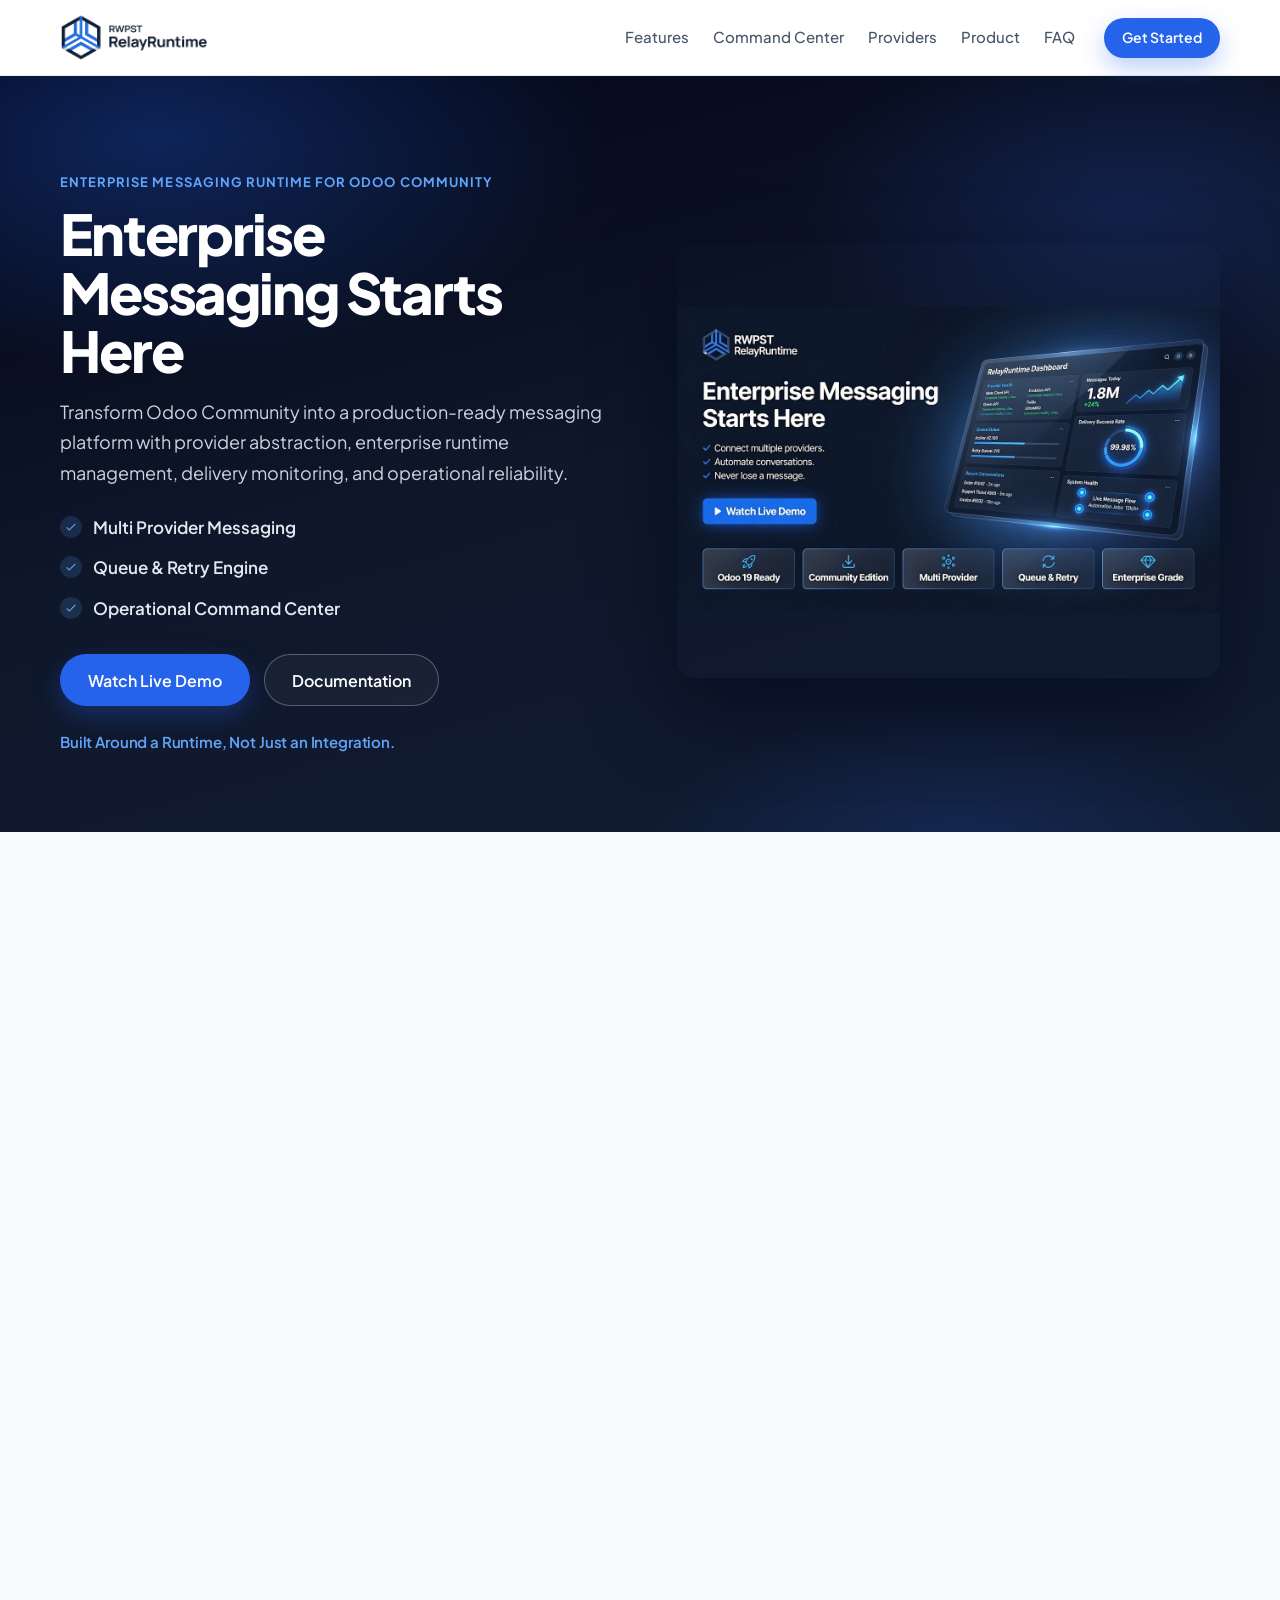
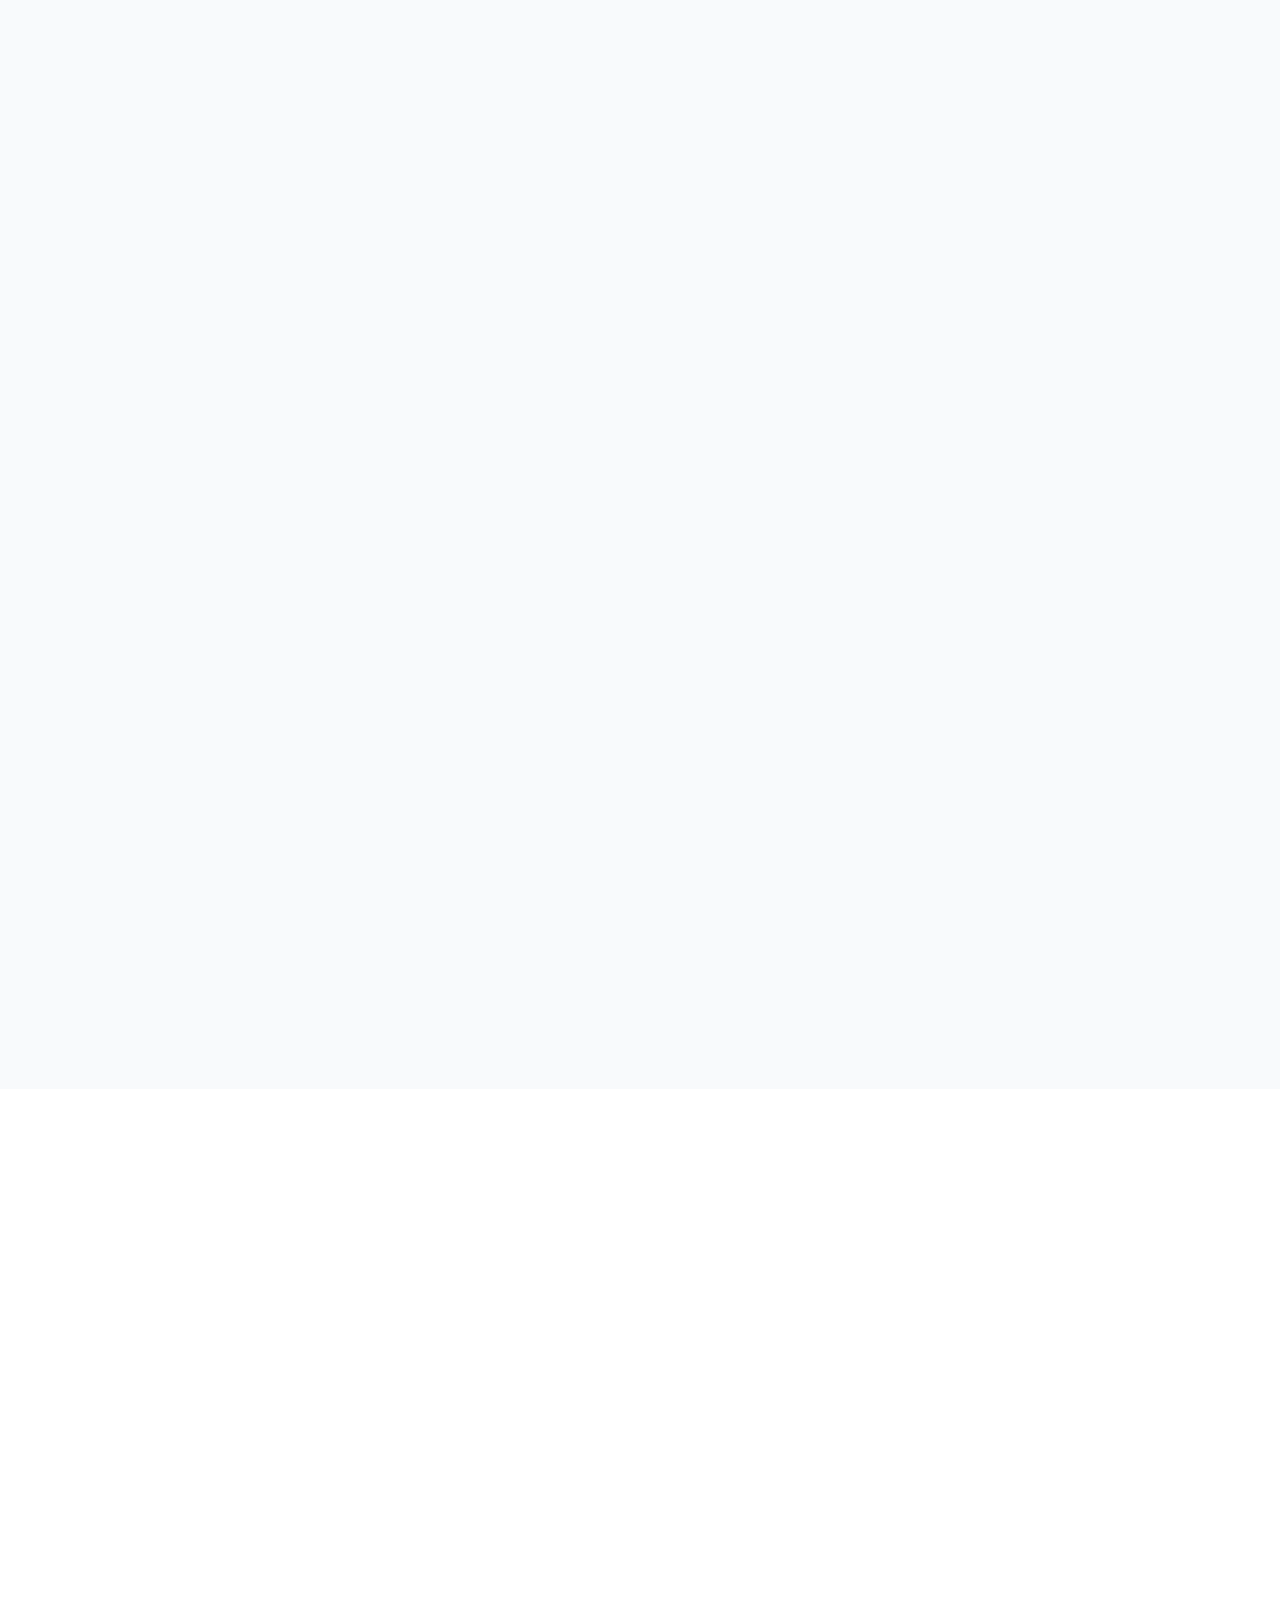
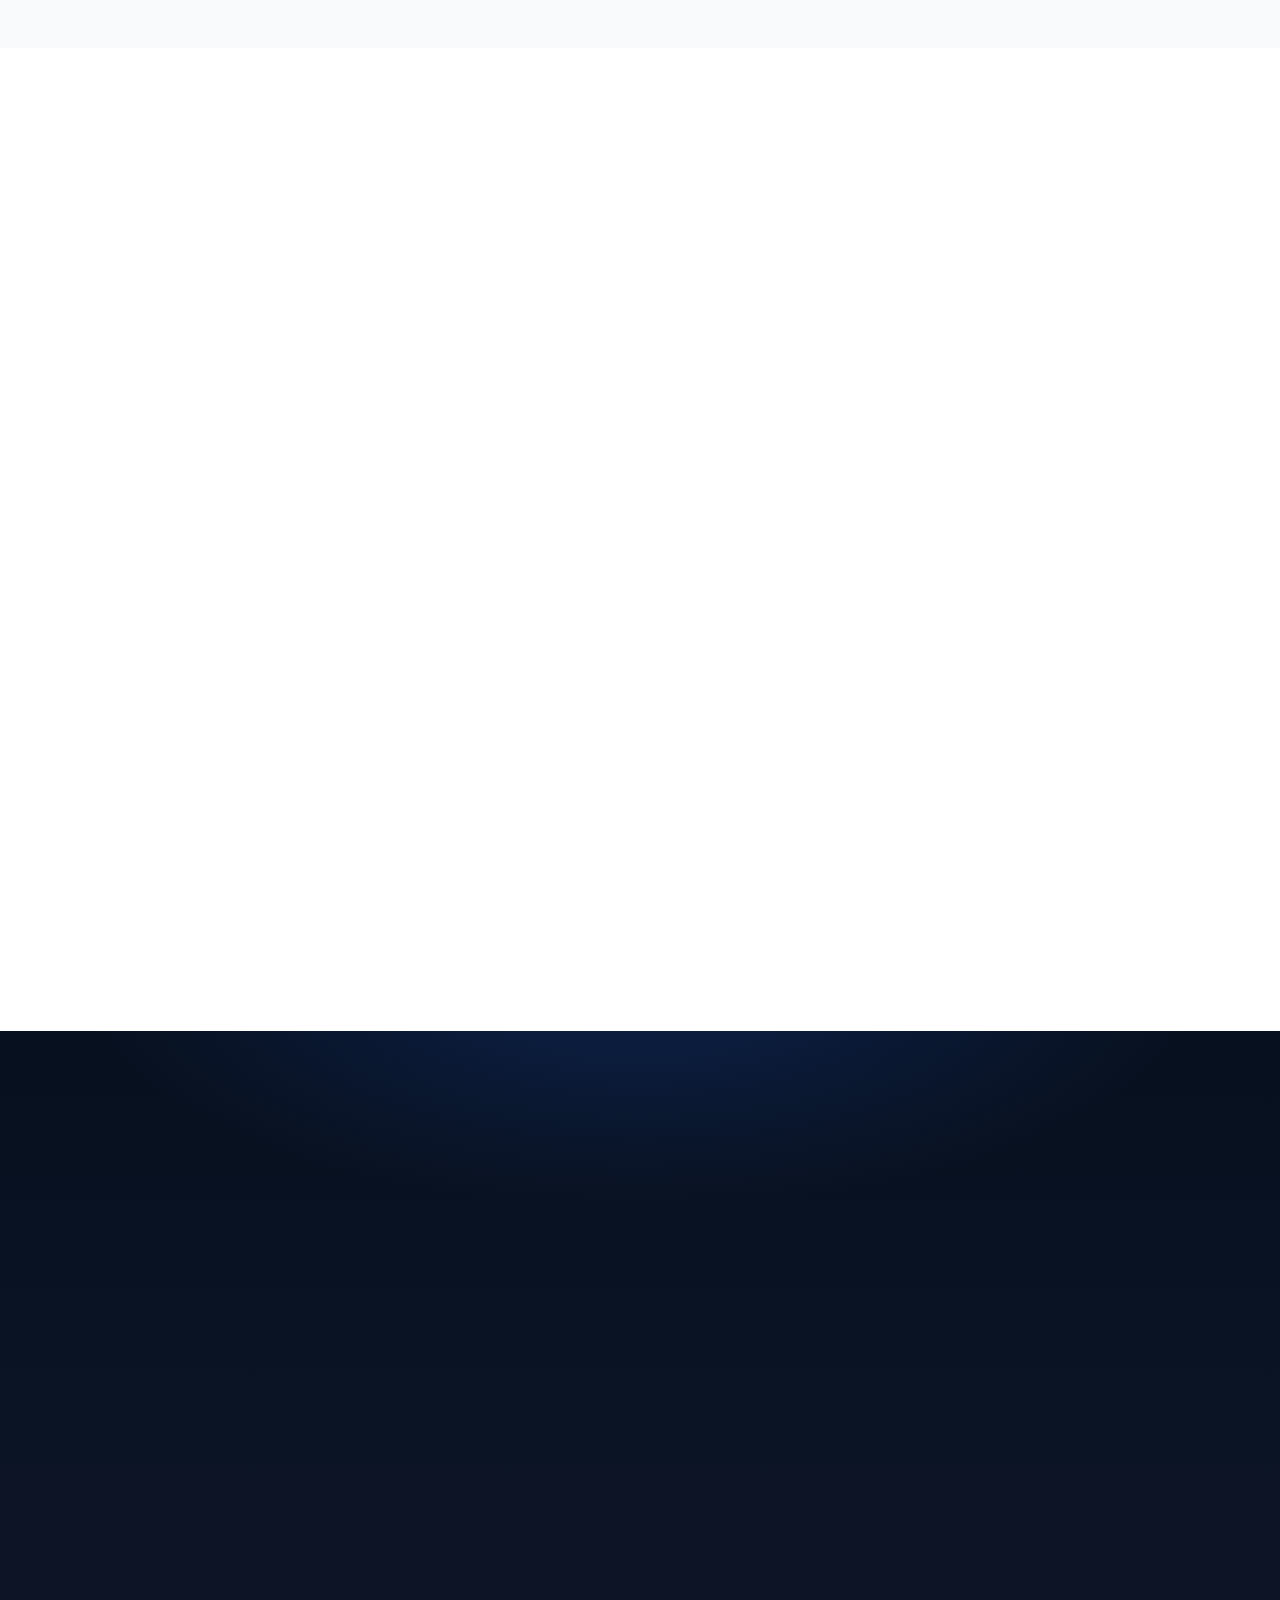
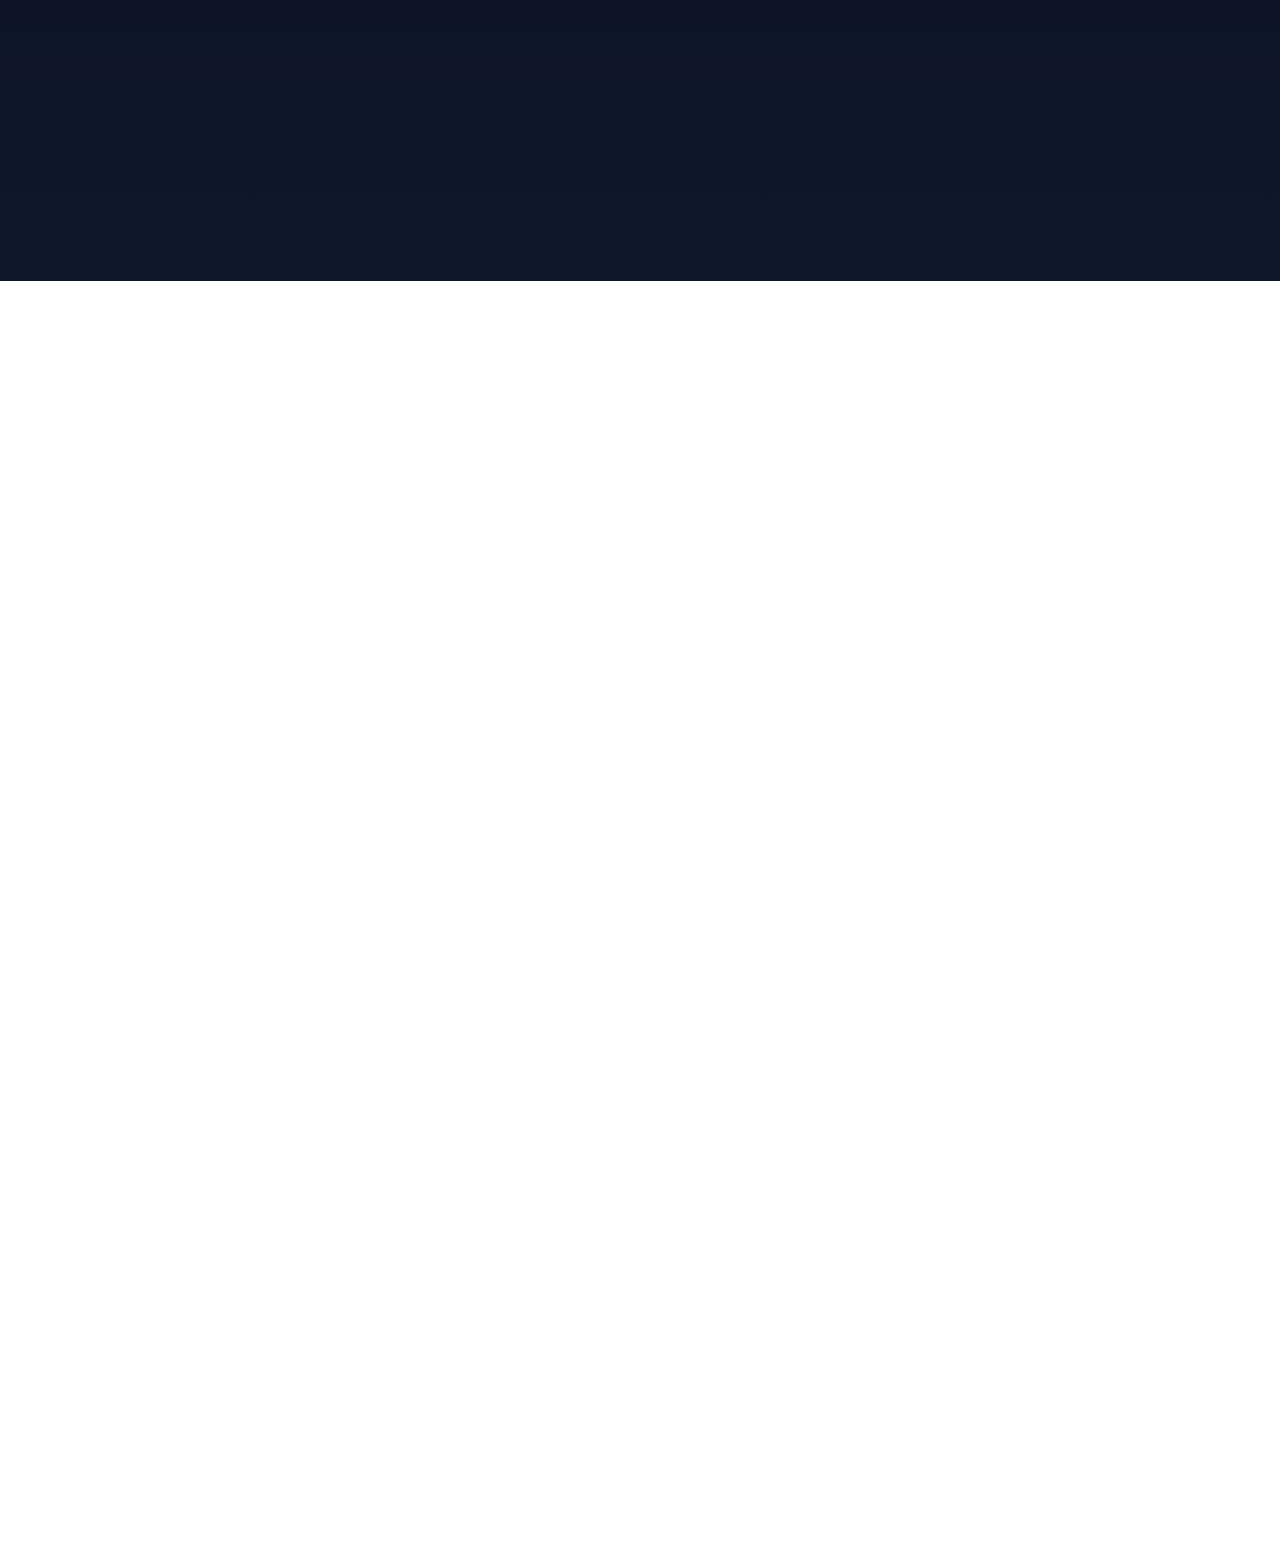
==== commit 969732a0: "fix: correct landing page banner asset path" ====
--- a/landing-page/index.html
+++ b/landing-page/index.html
@@ -152,10 +152,10 @@
 
         <div class="hero__visual">
           <figure class="hero-media">
-            <button type="button" class="lightbox-trigger hero-media__trigger" data-lightbox="assets/banner_1.jpg" data-alt="RelayRuntime operational dashboard from the official hero banner" aria-label="Enlarge product visual from hero banner">
+            <button type="button" class="lightbox-trigger hero-media__trigger" data-lightbox="assets/banner_1.png" data-alt="RelayRuntime operational dashboard from the official hero banner" aria-label="Enlarge product visual from hero banner">
               <img
                 class="hero-media__img"
-                src="assets/banner_1.jpg"
+                src="assets/banner_1.png"
                 alt="RelayRuntime operational dashboard — multi-provider health, queue status, and delivery analytics"
                 width="1260"
                 height="630"
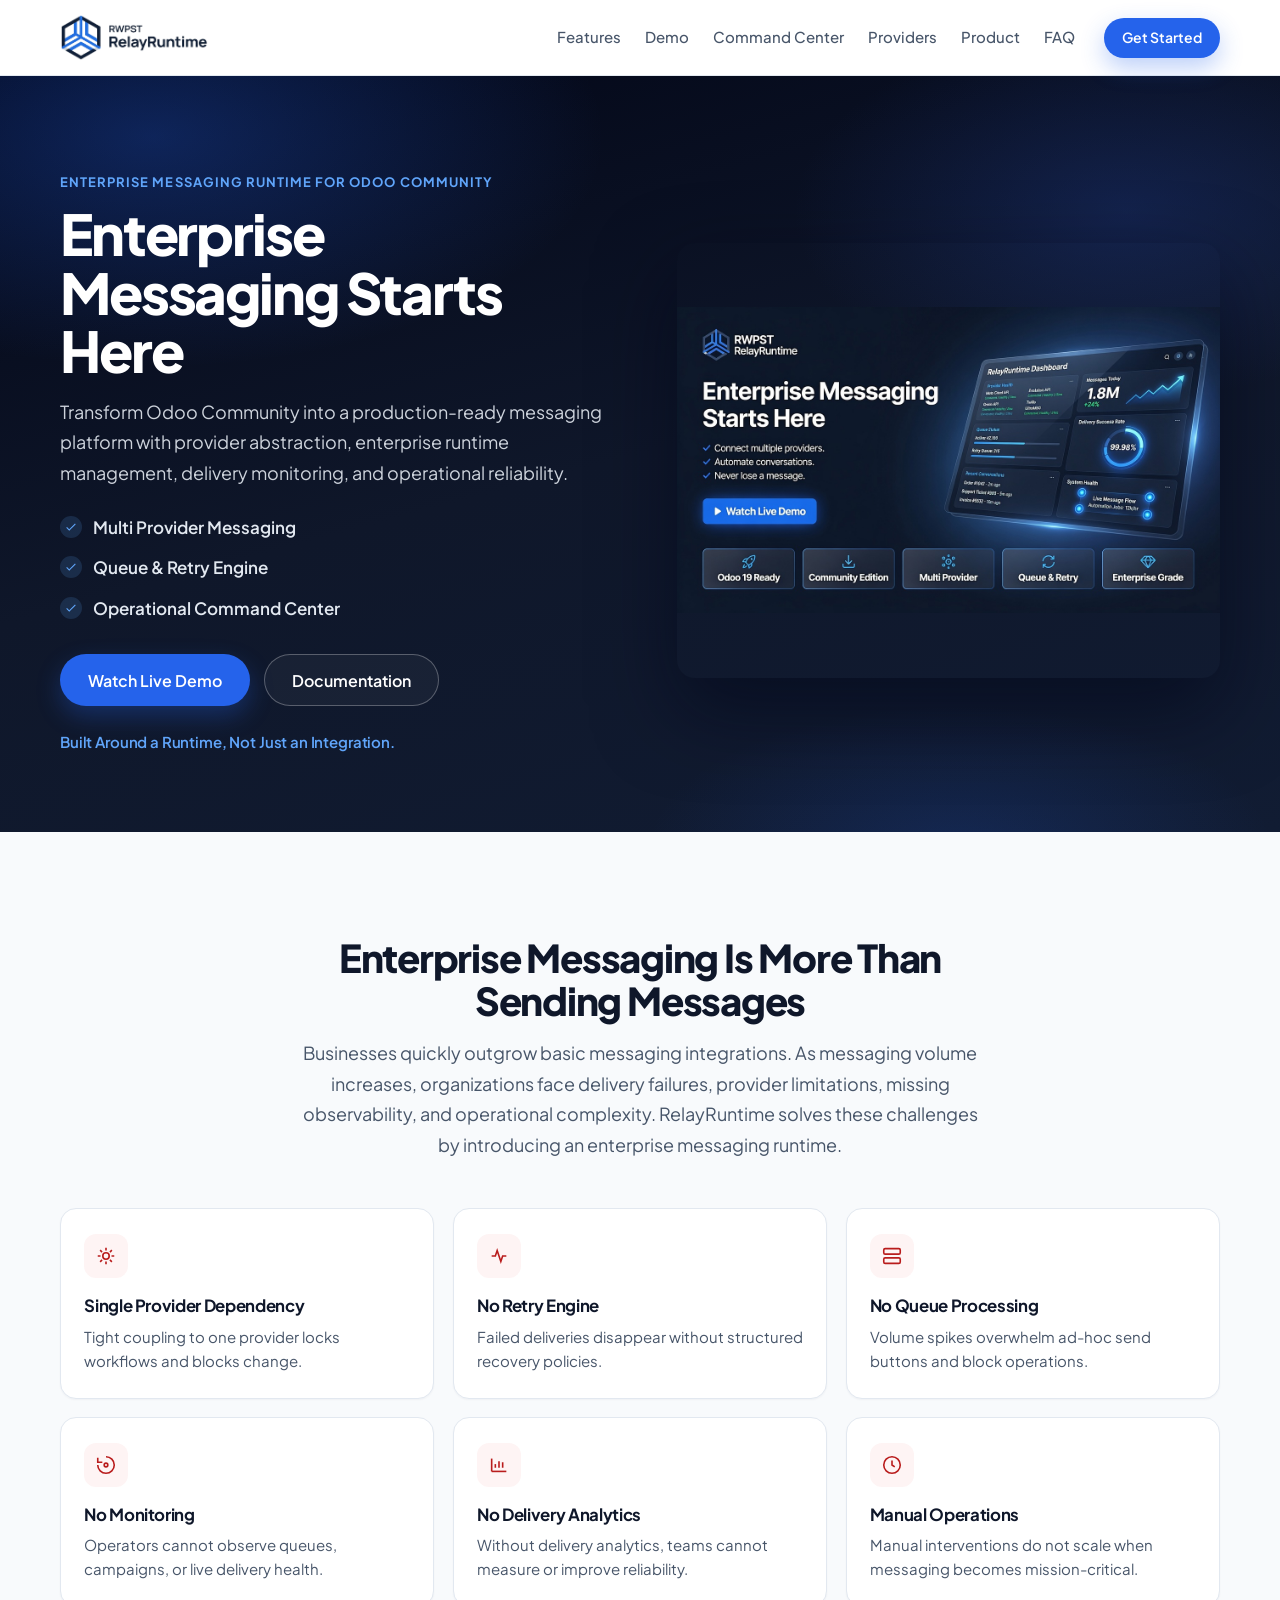
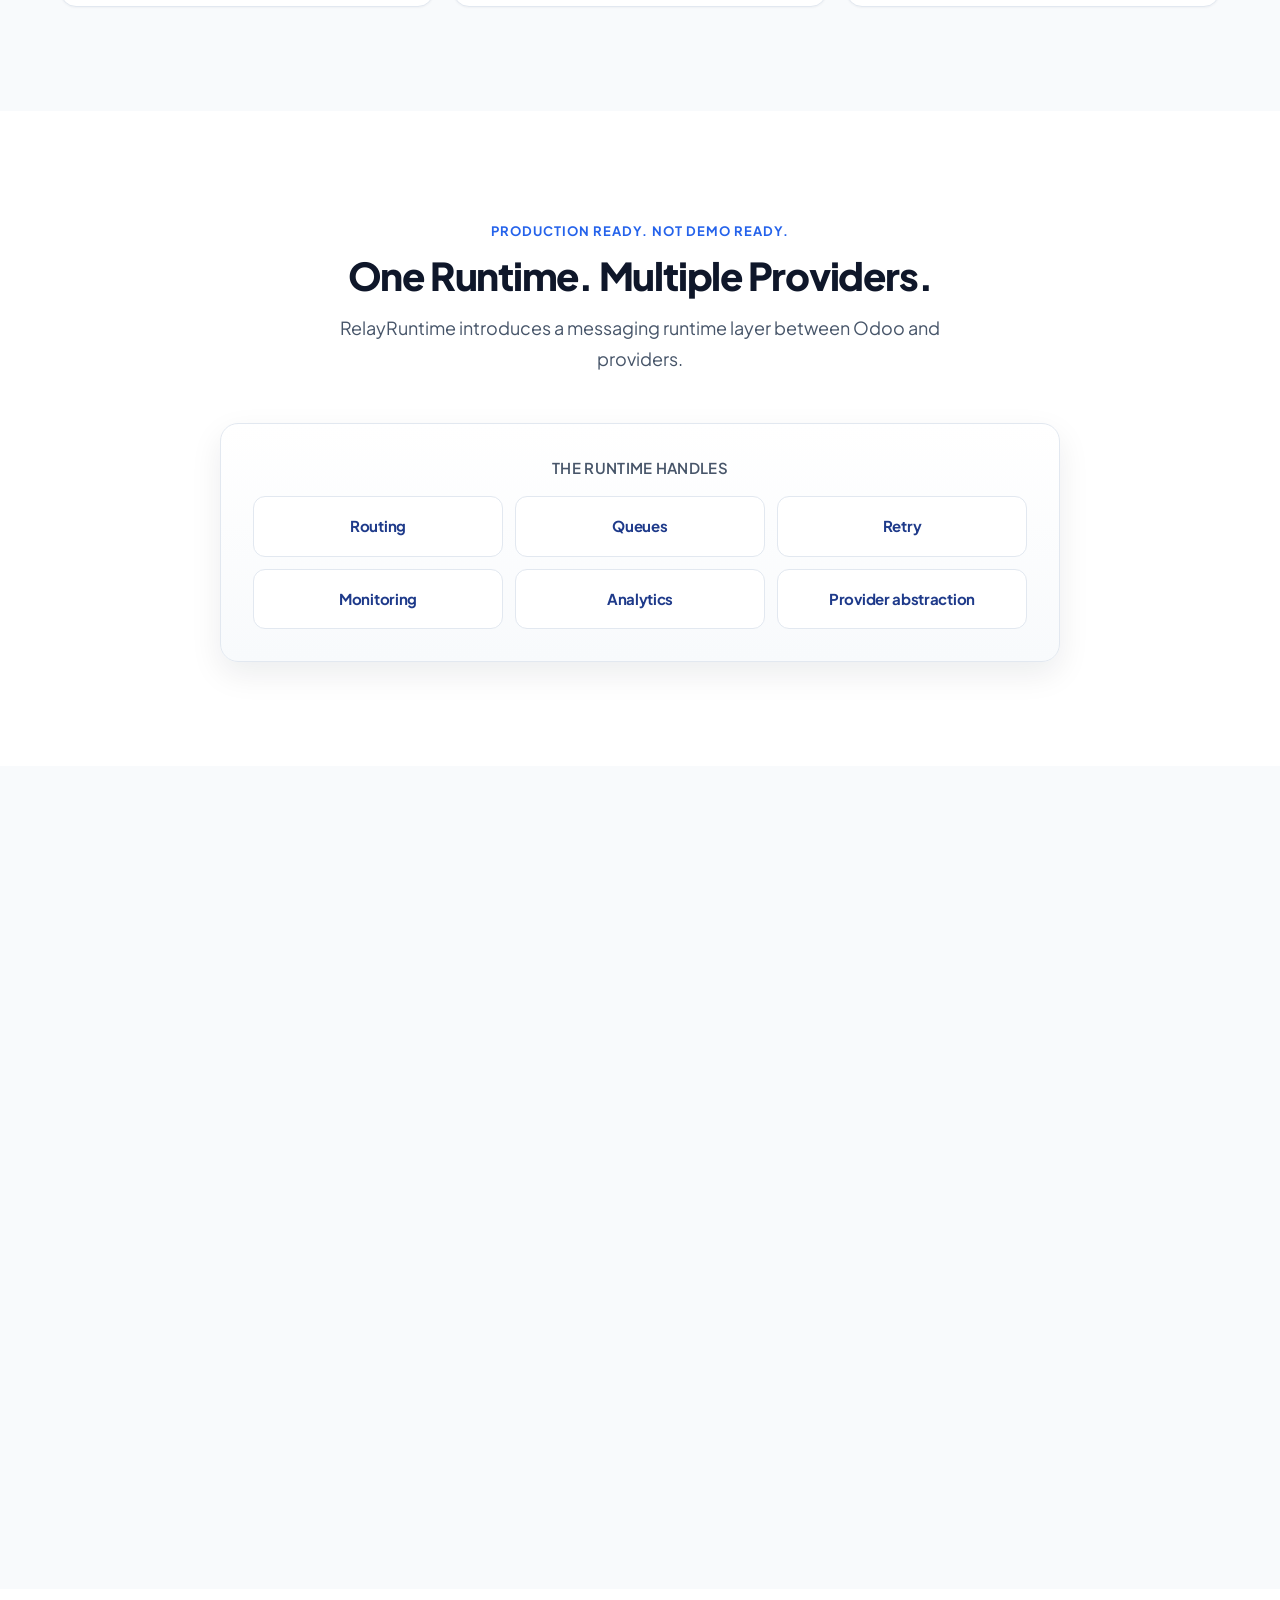
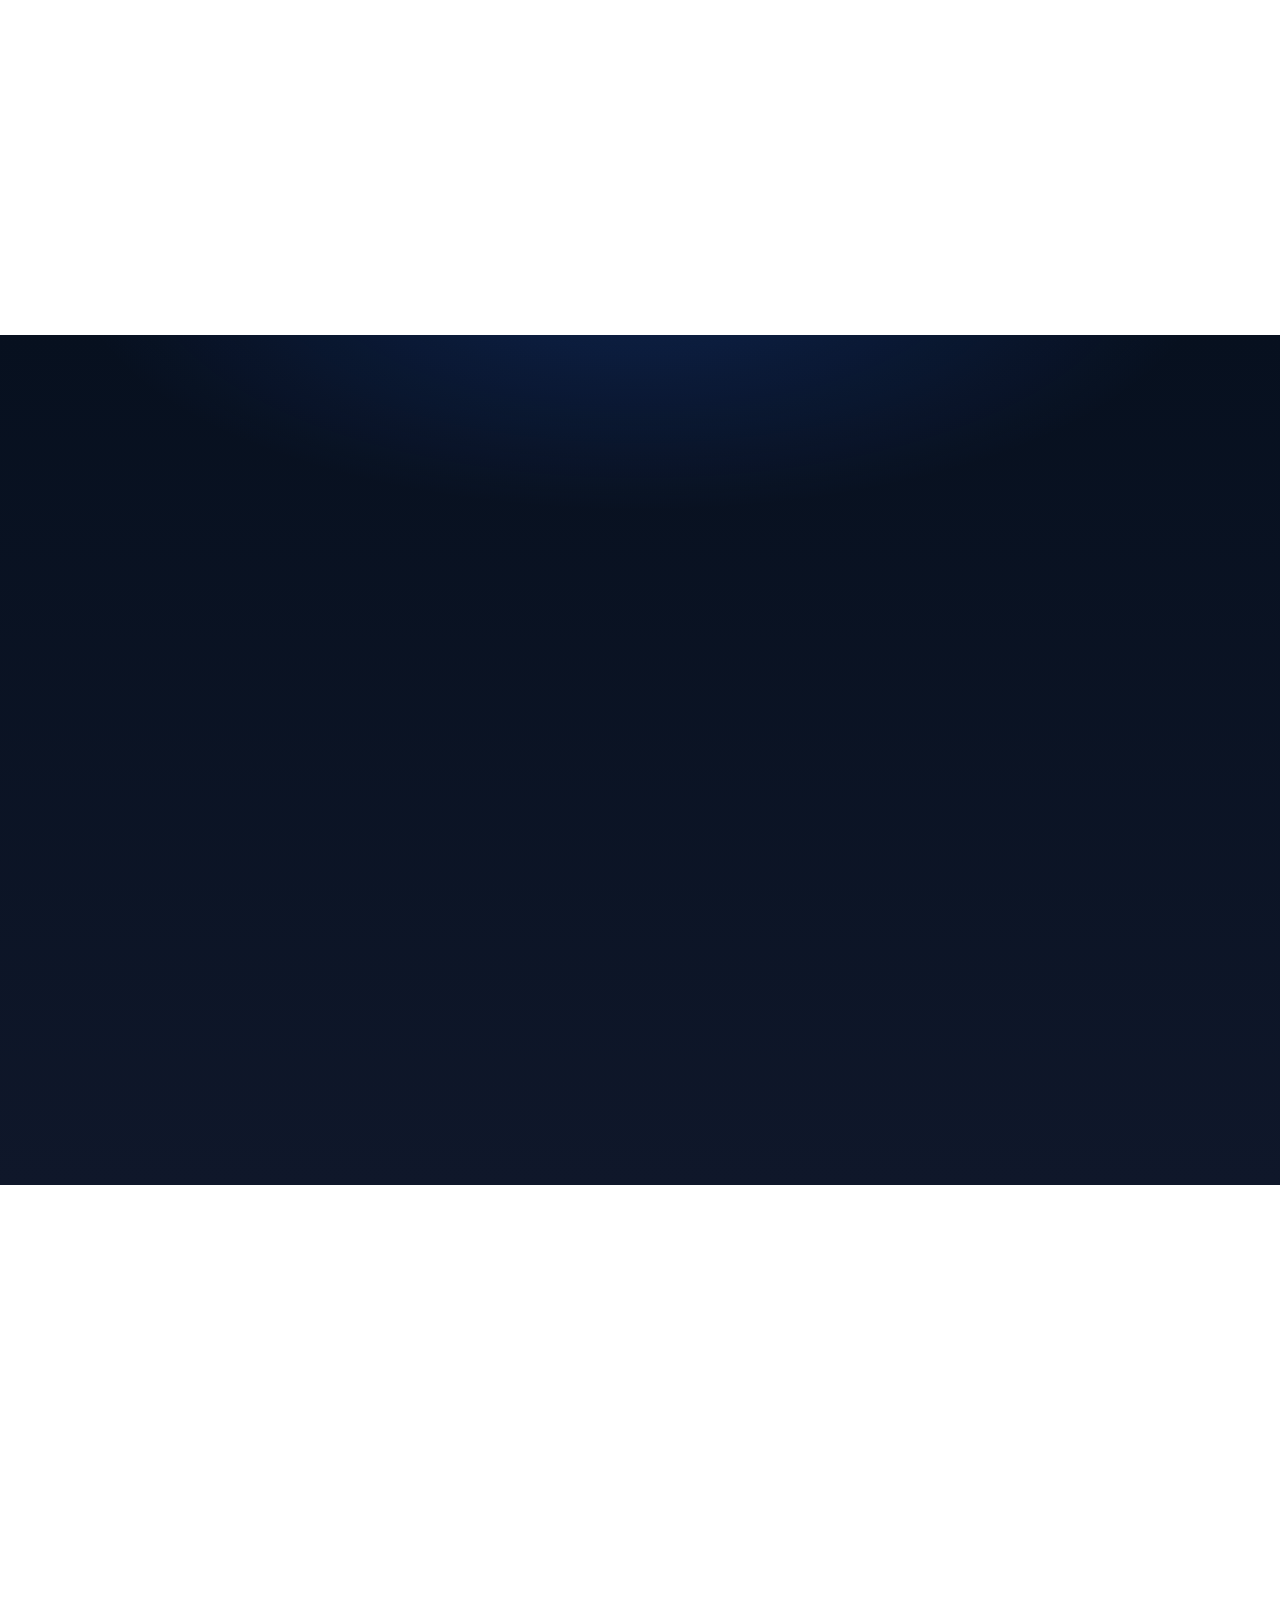
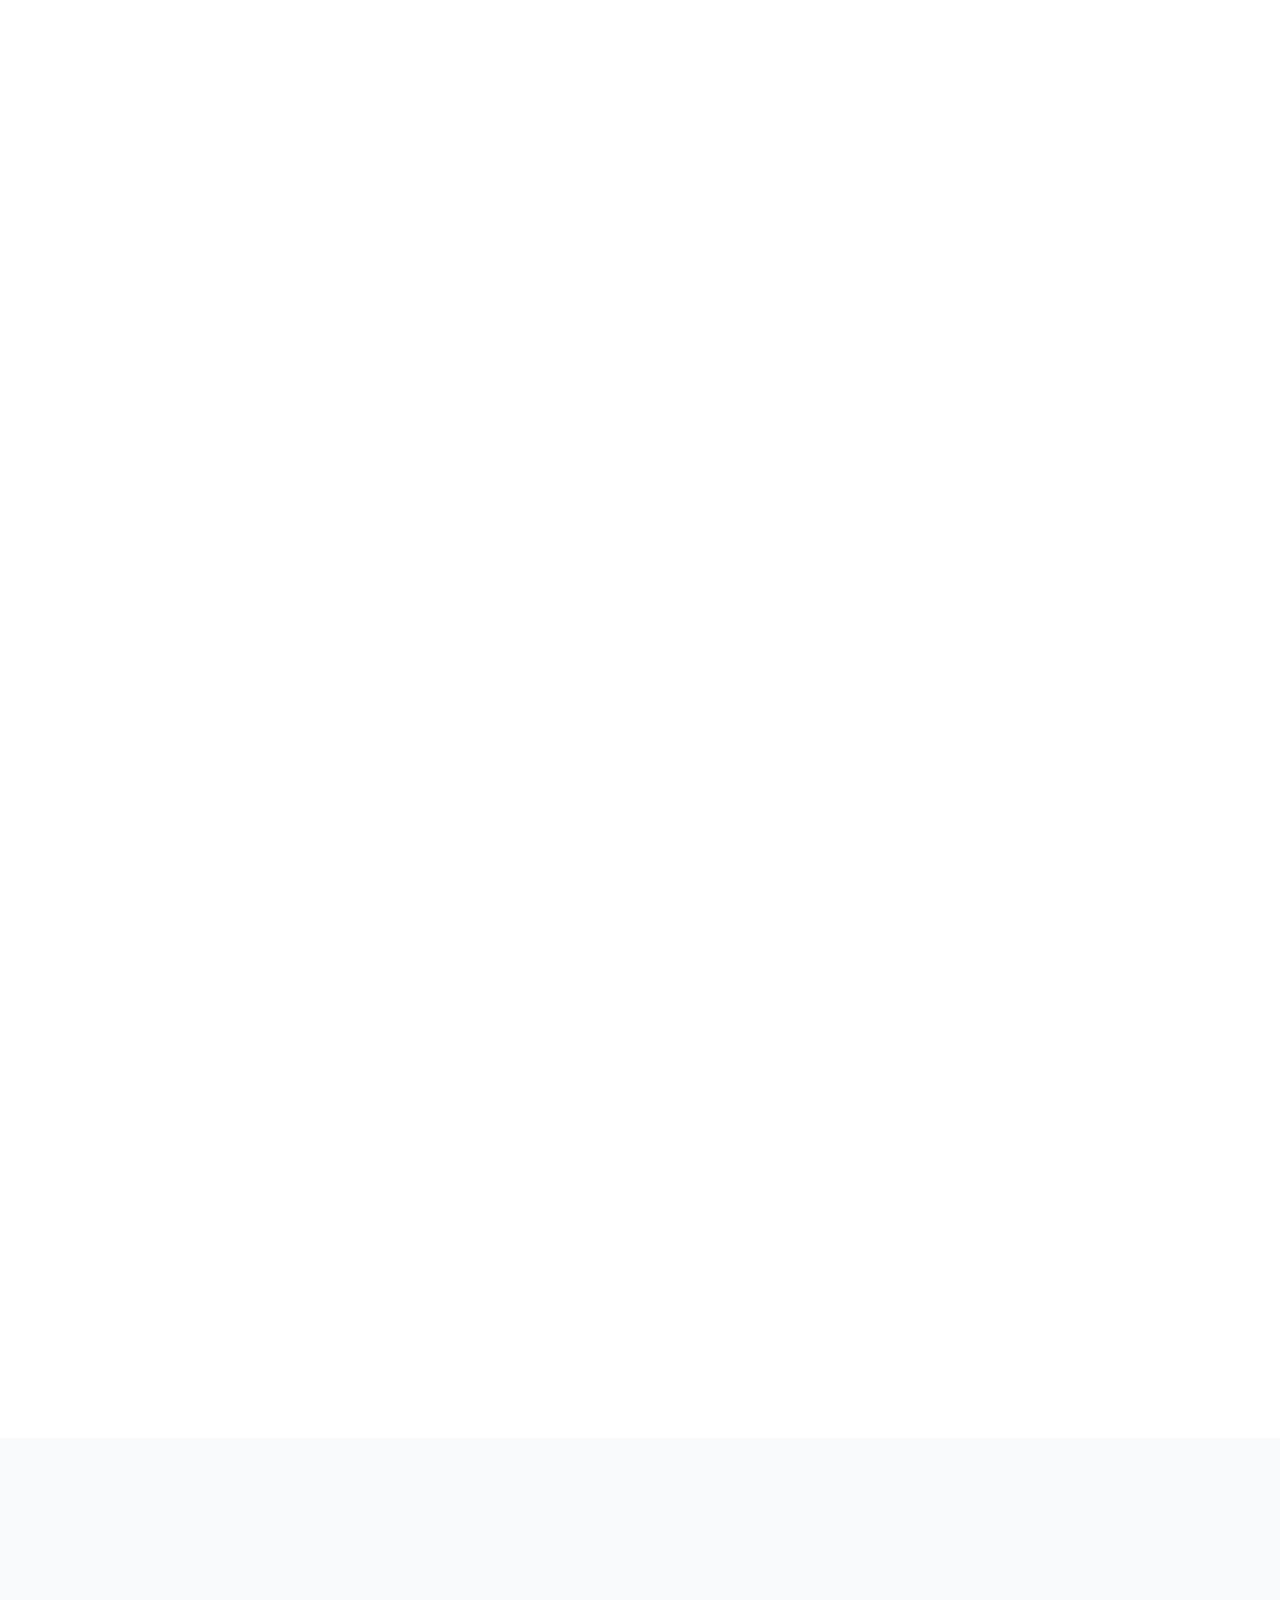
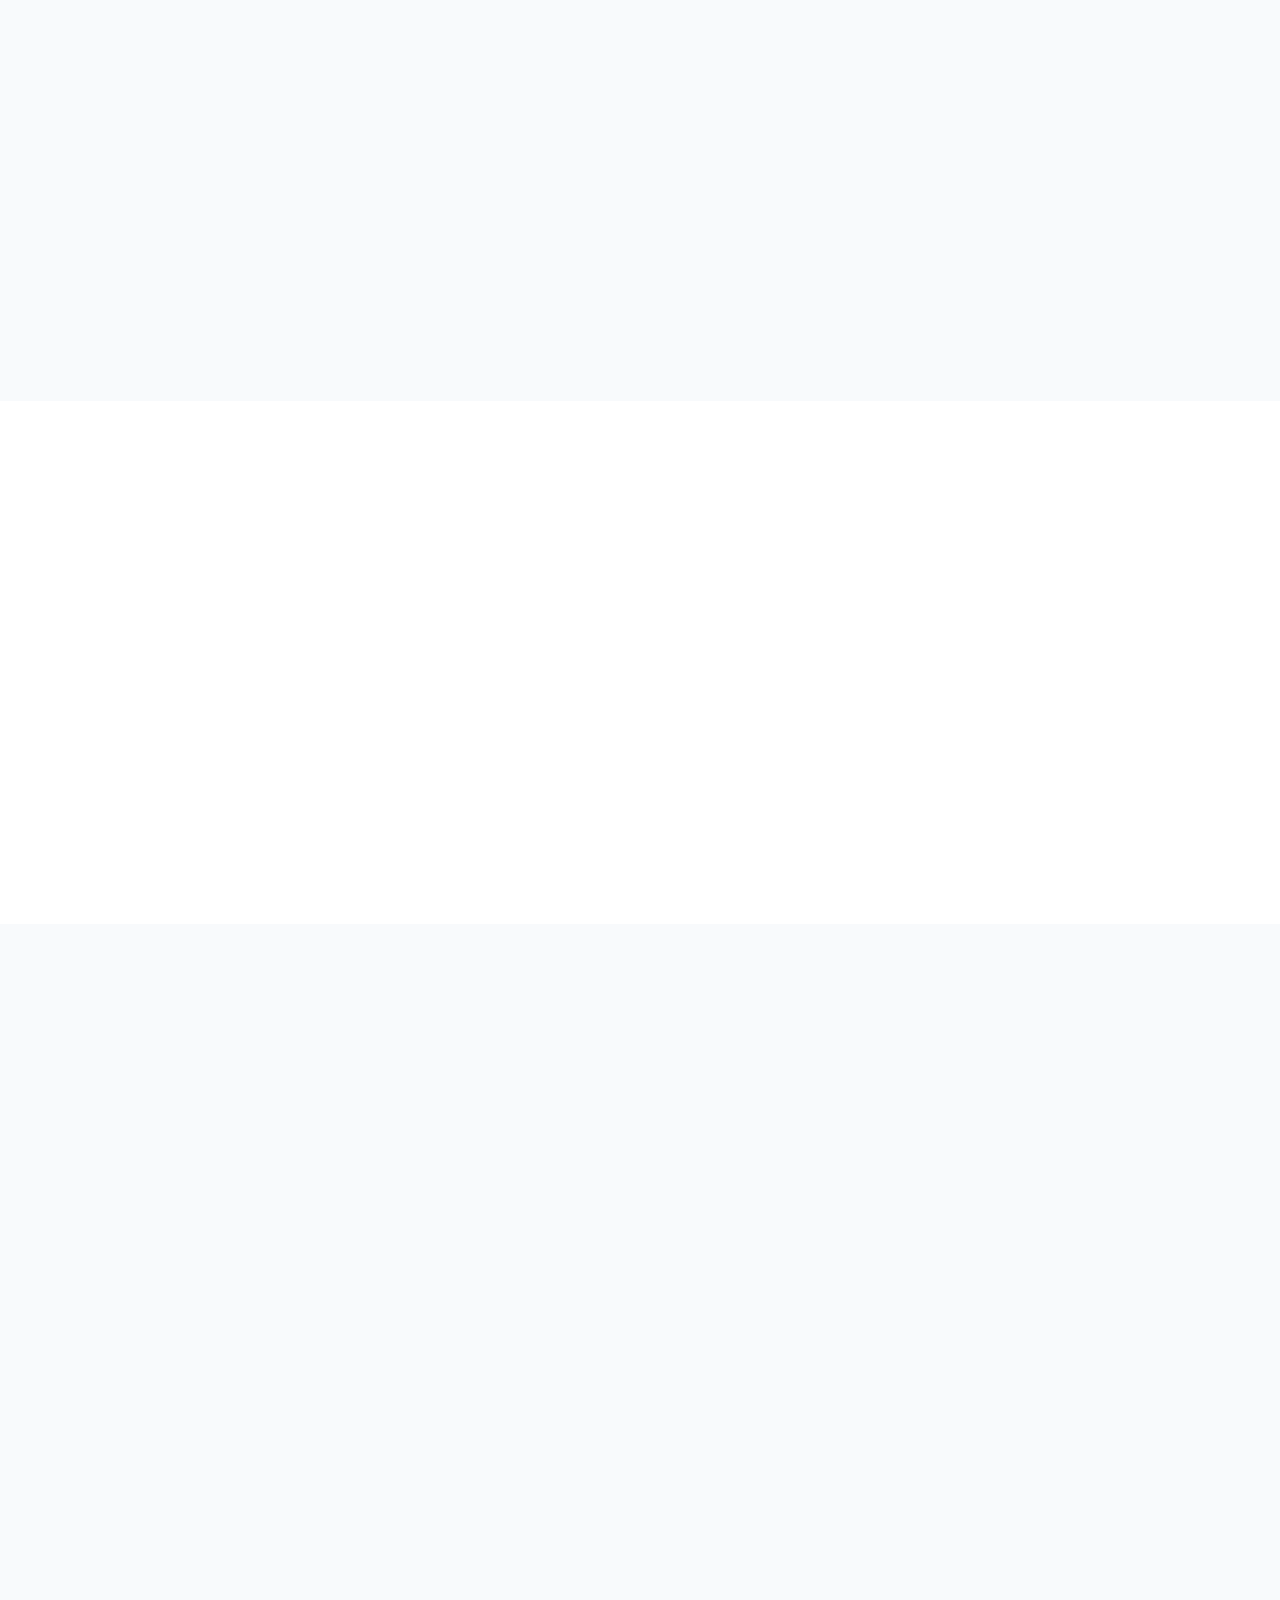
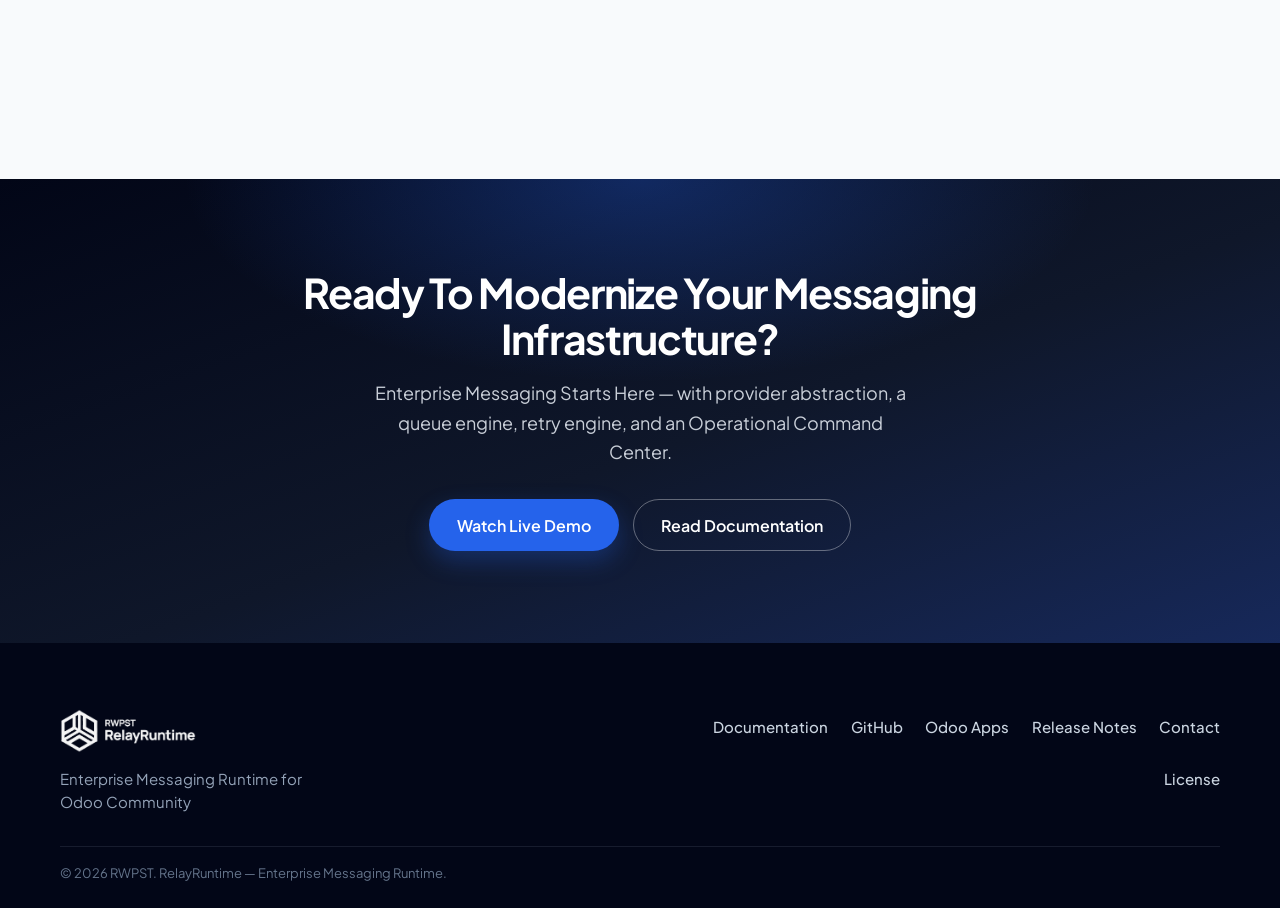
==== commit 2c76fd21: "RELEASE-016: Integrate official RelayRuntime demo and Odoo Apps demo CTA Co-authored-by: Cursor <cur" ====
--- a/landing-page/index.html
+++ b/landing-page/index.html
@@ -97,6 +97,7 @@
 
       <ul class="nav__menu" id="nav-menu">
         <li><a href="#features">Features</a></li>
+        <li><a href="#demo">Demo</a></li>
         <li><a href="#command-center">Command Center</a></li>
         <li><a href="#providers">Providers</a></li>
         <li><a href="#experience">Product</a></li>
@@ -308,7 +309,42 @@
       </div>
     </section>
 
-    <!-- 5. Operational Command Center -->
+    <!-- 5. Product Demo -->
+    <section class="section" id="demo" aria-labelledby="demo-title">
+      <div class="container">
+        <header class="section__header reveal reveal--up">
+          <h2 id="demo-title">Watch RelayRuntime in Action</h2>
+          <p class="section__lead">
+            Official product demonstration — Command Center, queue engine, and multi-provider messaging on Odoo Community.
+          </p>
+        </header>
+        <div class="demo-video reveal reveal--in">
+          <figure class="browser-frame demo-video__frame">
+            <div class="browser-frame__chrome" aria-hidden="true">
+              <span></span><span></span><span></span>
+              <span class="browser-frame__url">relayruntime · product demo</span>
+            </div>
+            <video
+              class="demo-video__player"
+              controls
+              preload="metadata"
+              loading="lazy"
+              playsinline
+              poster="assets/banner_1.png"
+              width="1280"
+              height="720"
+            >
+              <source src="all_end.mp4" type="video/mp4">
+              Your browser does not support the video tag.
+              <a href="all_end.mp4">Download the RelayRuntime product demo</a>.
+            </video>
+            <figcaption class="sr-only">Official RelayRuntime product demonstration video</figcaption>
+          </figure>
+        </div>
+      </div>
+    </section>
+
+    <!-- 6. Operational Command Center -->
     <section class="section" id="command-center" aria-labelledby="cc-title">
       <div class="container">
         <div class="split">
--- a/landing-page/css/style.css
+++ b/landing-page/css/style.css
@@ -725,6 +725,31 @@
 }
 
 /* --------------------------------------------------------------------------
+   Product demo video
+   -------------------------------------------------------------------------- */
+
+.demo-video {
+  max-width: 960px;
+  margin: 0 auto;
+}
+
+.demo-video__frame {
+  margin: 0;
+}
+
+.demo-video__player {
+  display: block;
+  width: 100%;
+  height: auto;
+  aspect-ratio: 16 / 9;
+  background: #0b1220;
+}
+
+.demo-video__frame:hover {
+  transform: none;
+}
+
+/* --------------------------------------------------------------------------
    Cards
    -------------------------------------------------------------------------- */
 
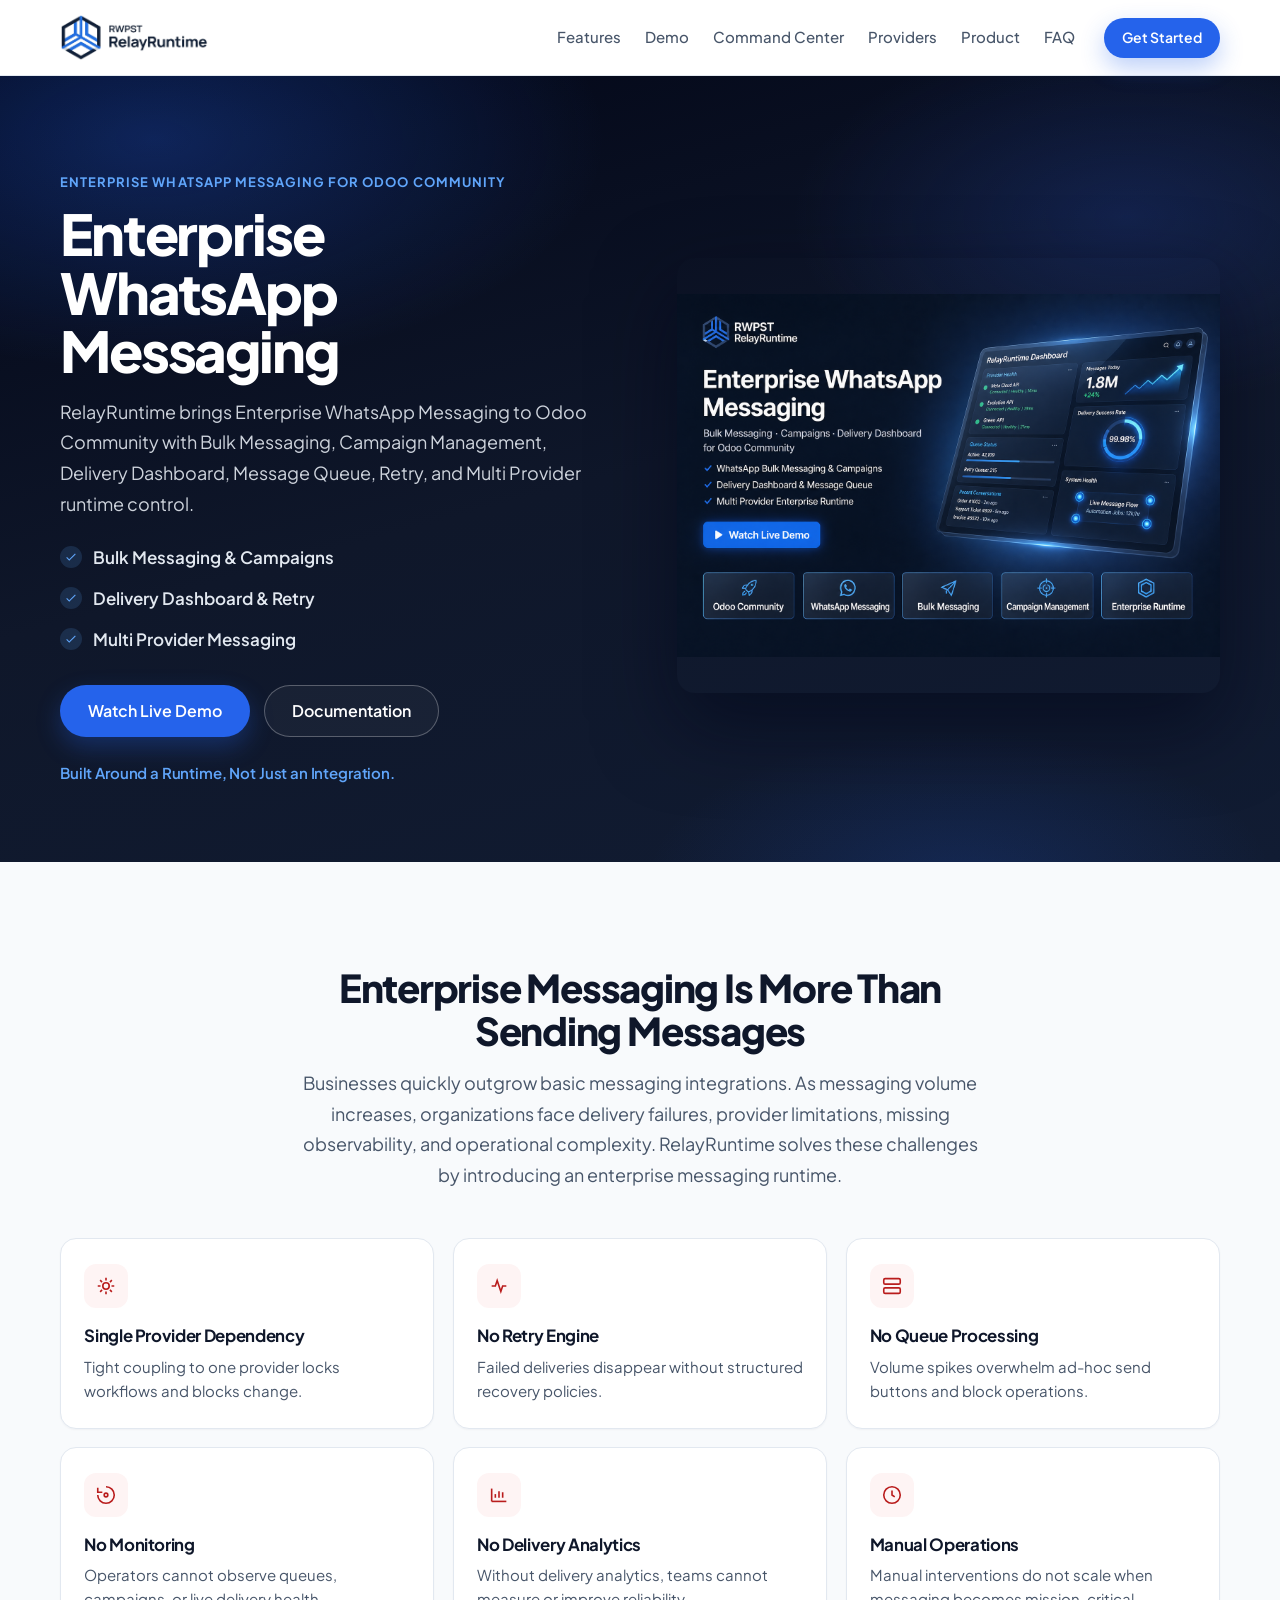
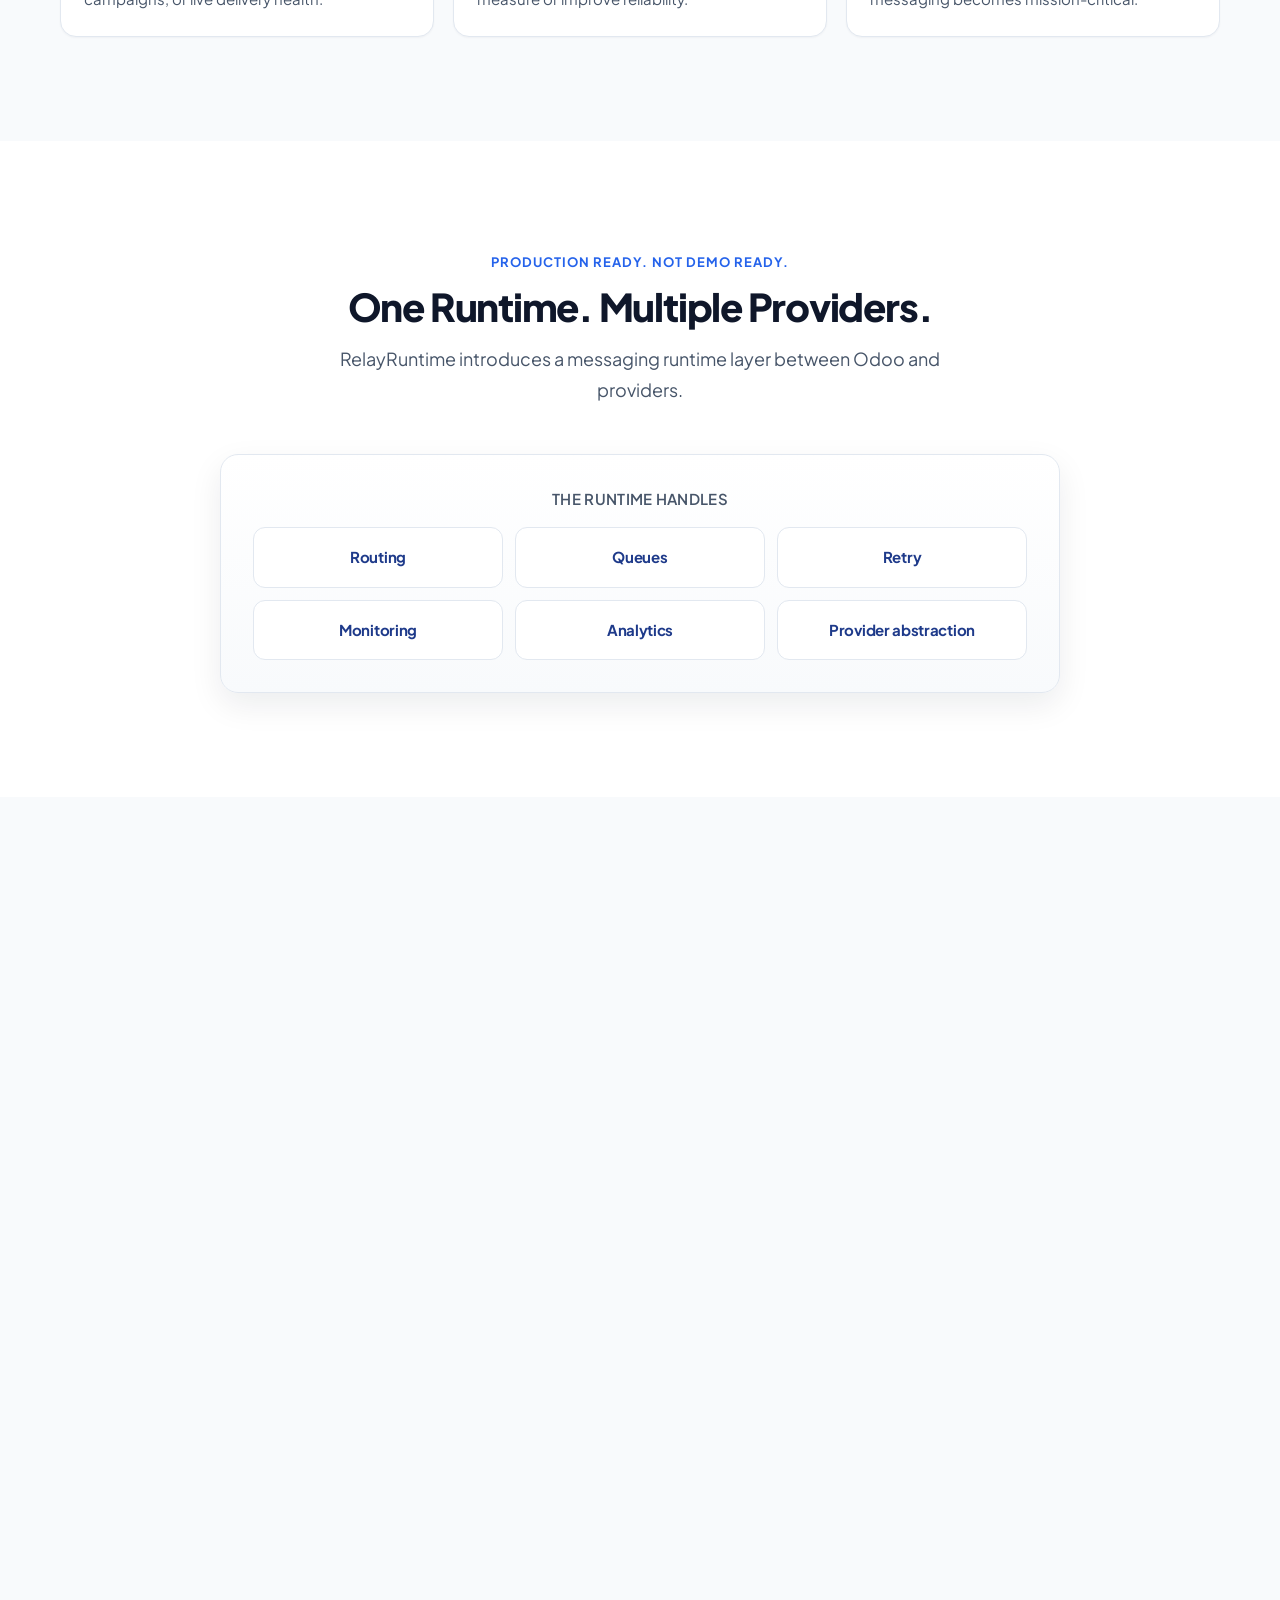
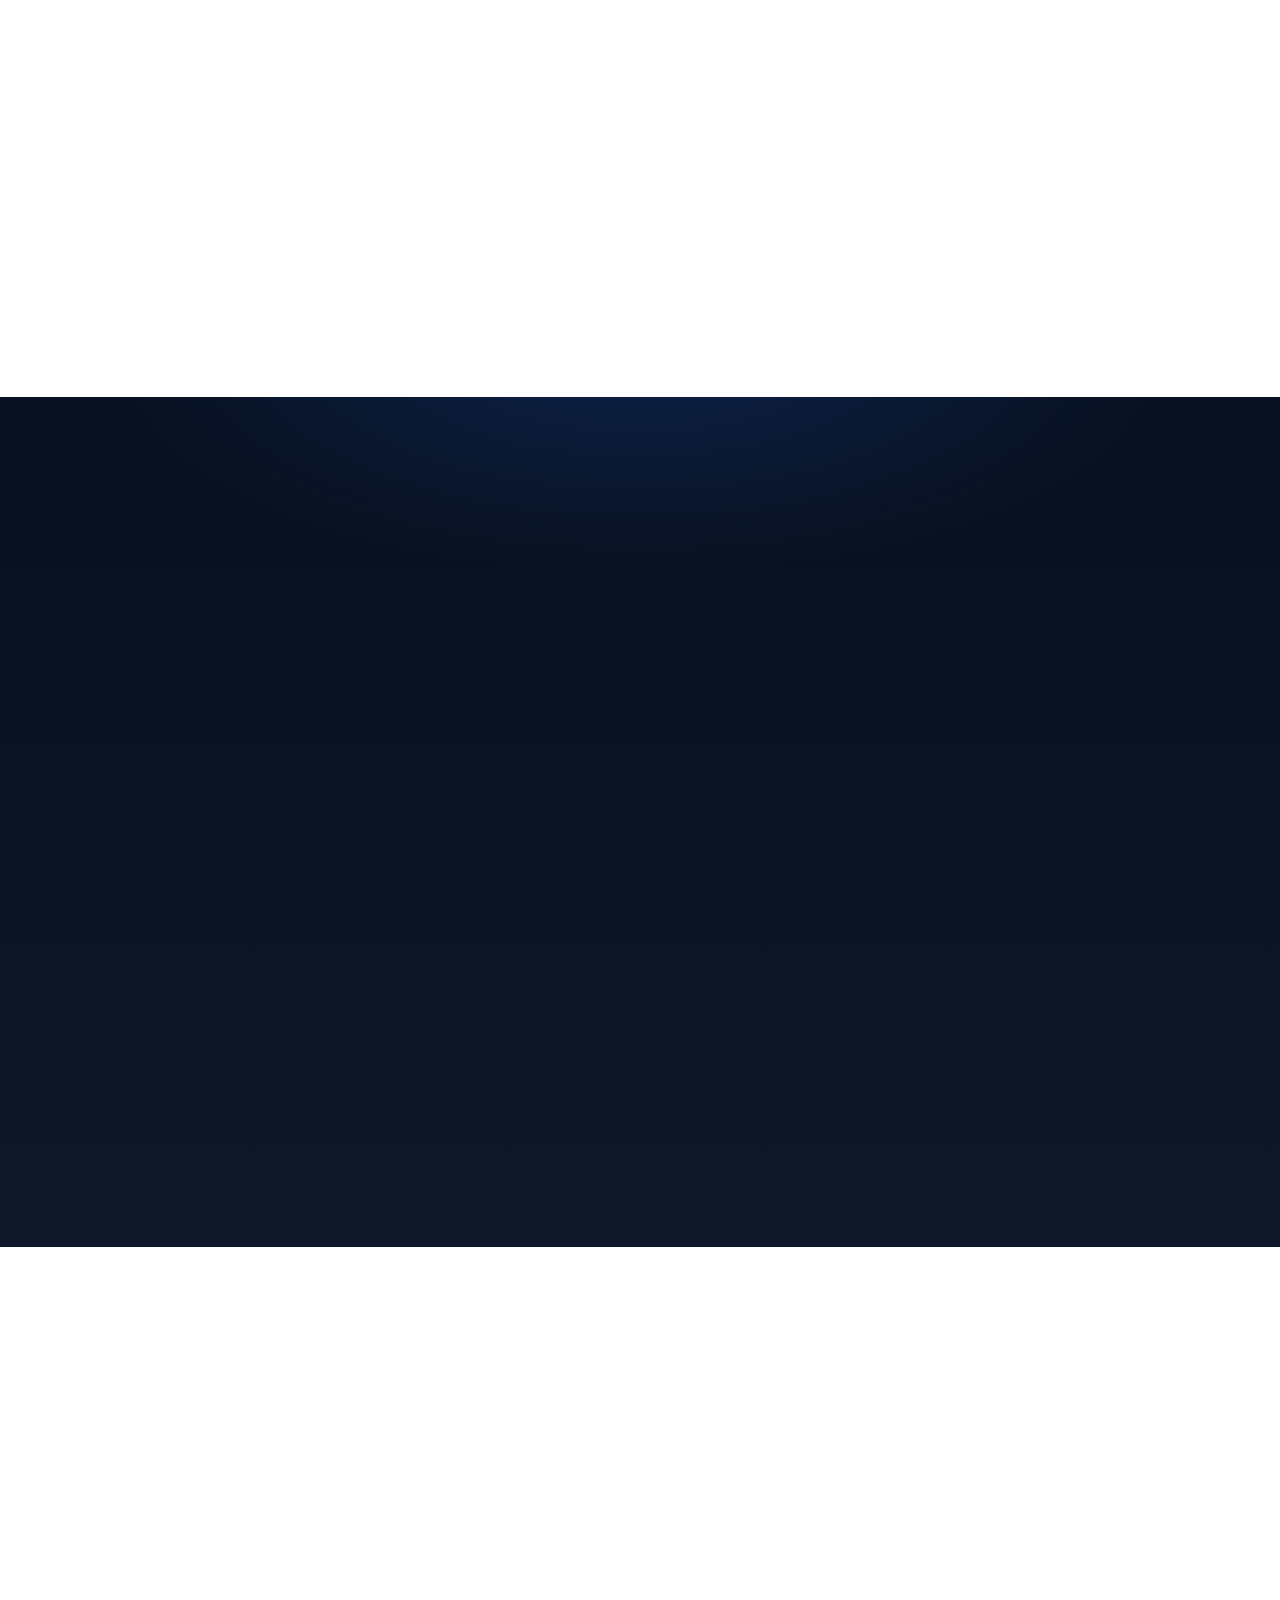
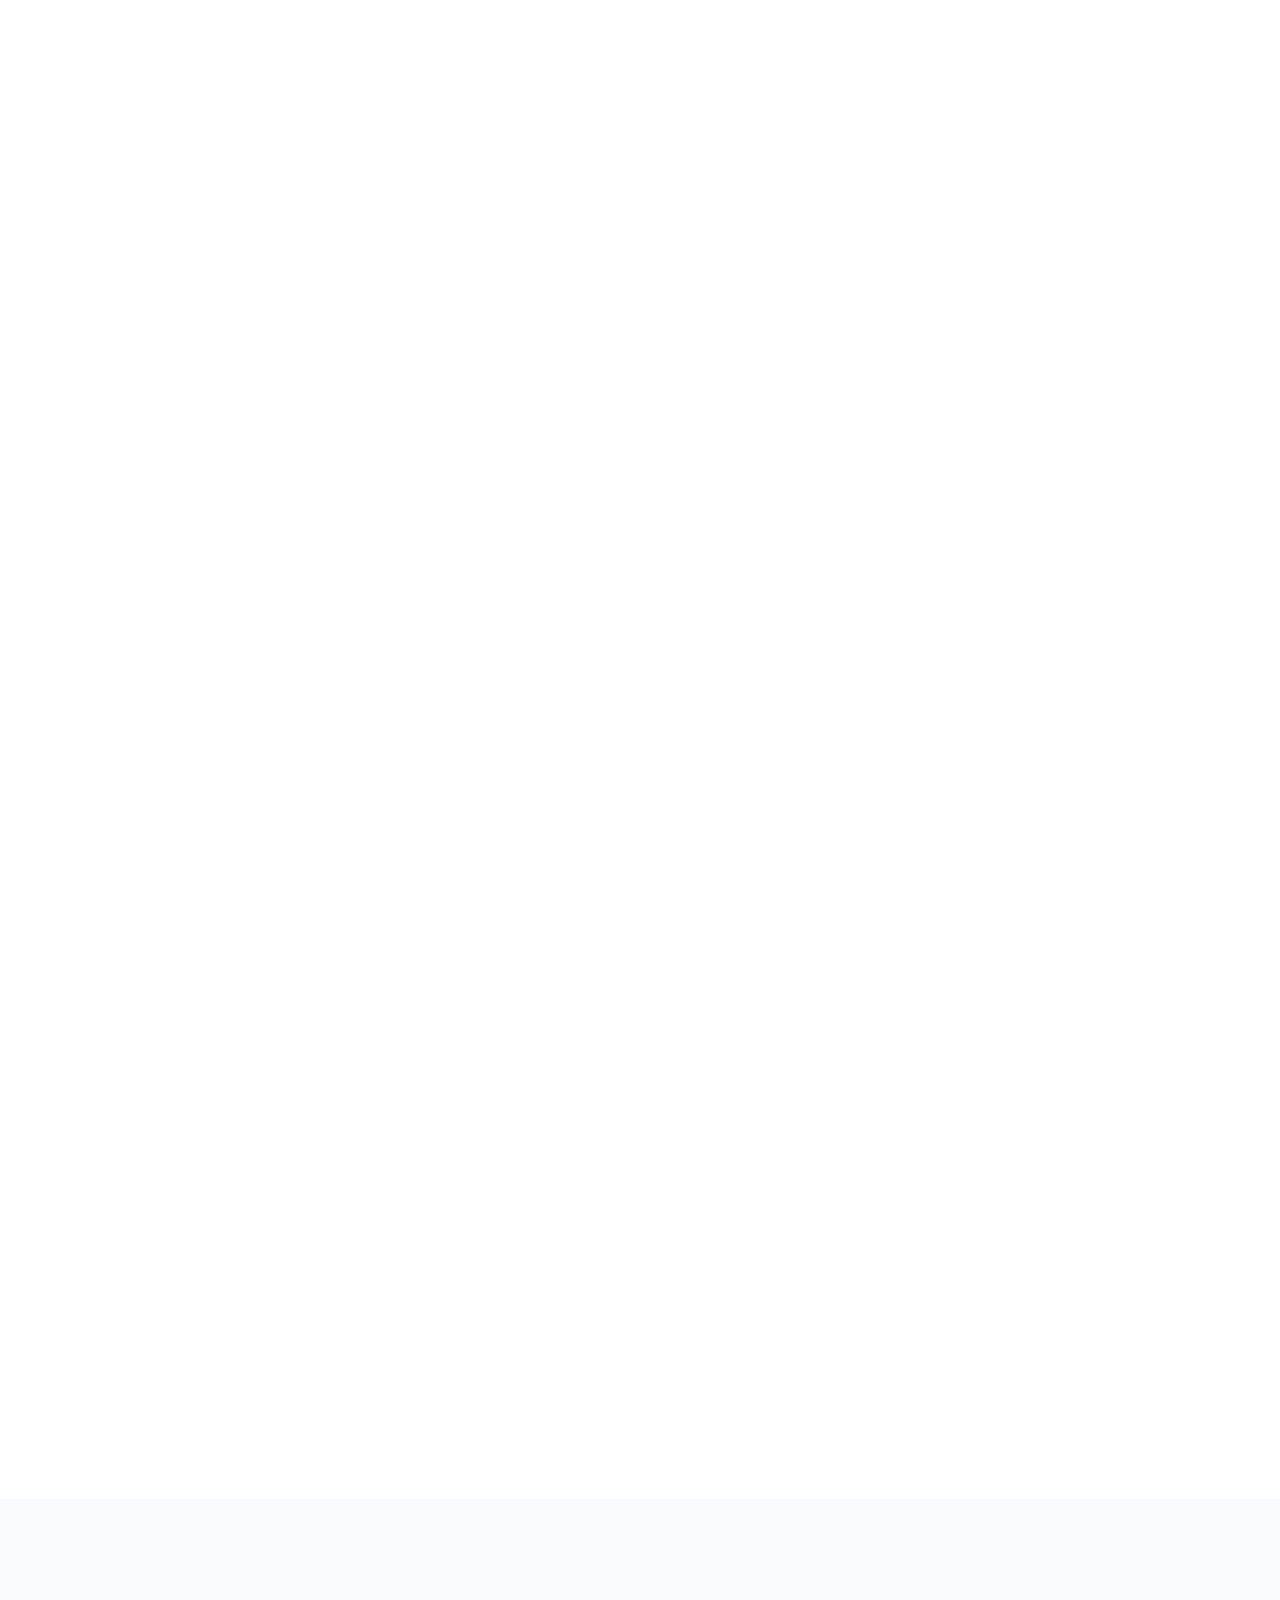
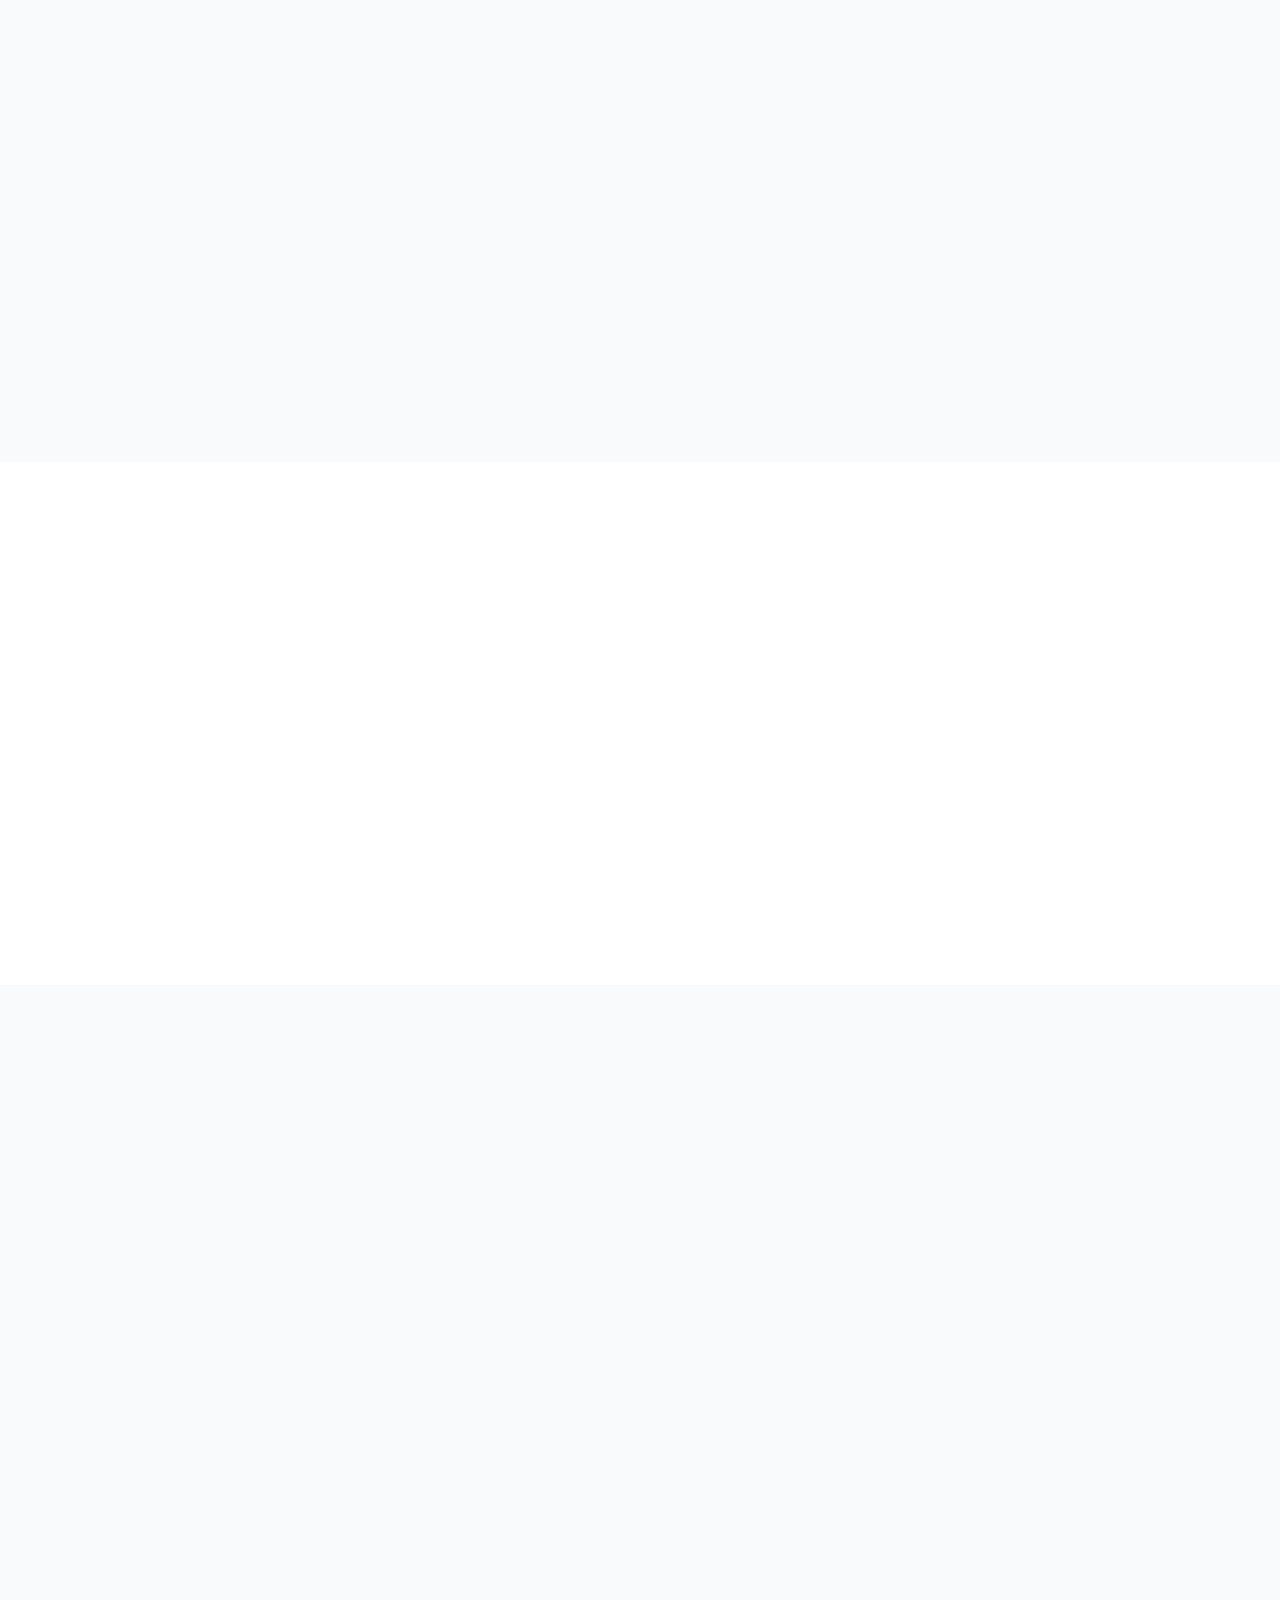
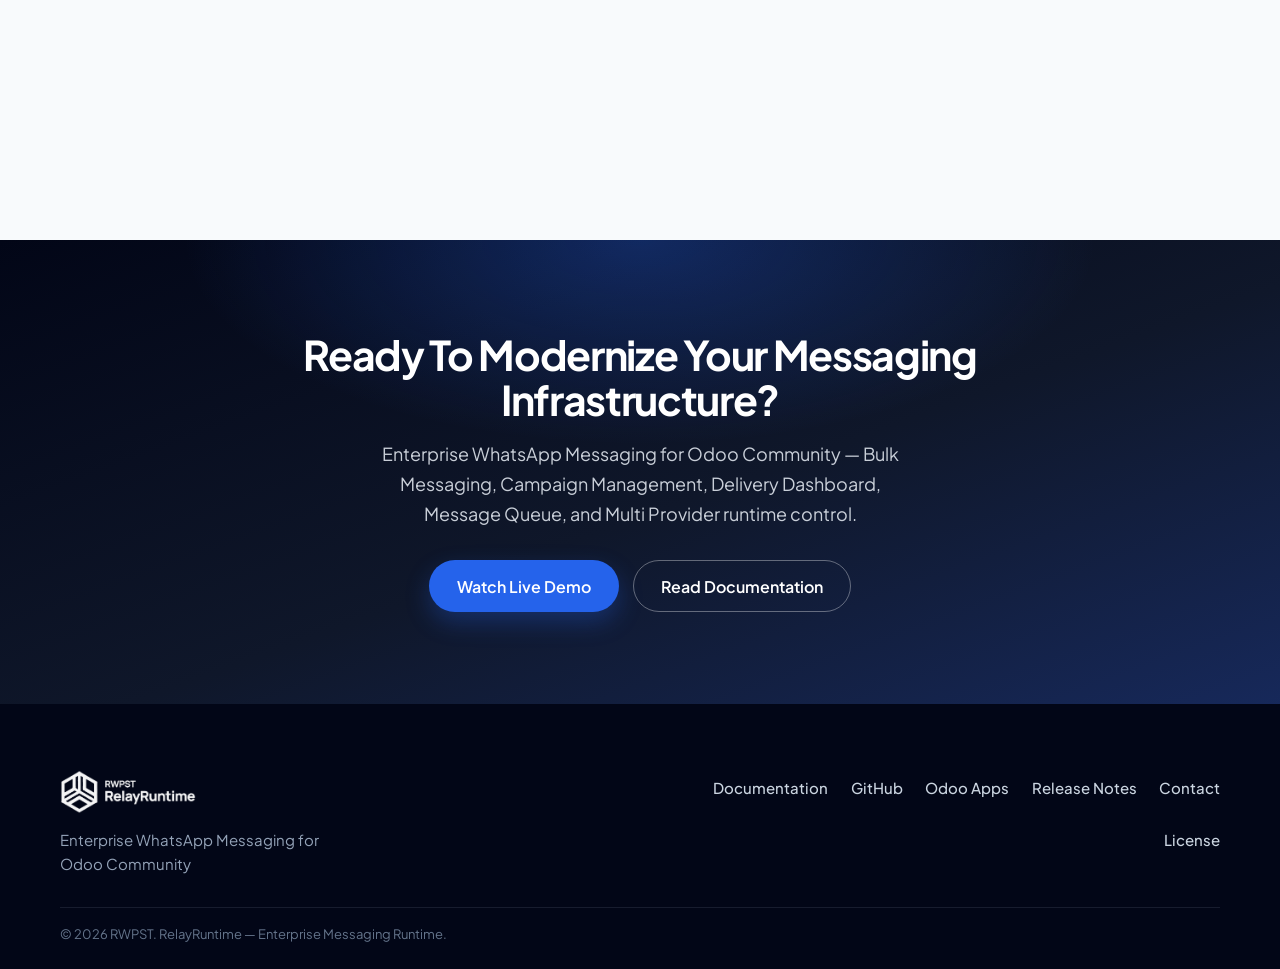
==== commit b40db05d: "RELEASE-020: Improve Odoo Apps discoverability and SEO Co-authored-by: Cursor <cursoragent@cursor.co" ====
--- a/landing-page/index.html
+++ b/landing-page/index.html
@@ -3,9 +3,9 @@
 <head>
   <meta charset="UTF-8">
   <meta name="viewport" content="width=device-width, initial-scale=1.0">
-  <title>RelayRuntime | Enterprise Messaging Runtime for Odoo Community</title>
-  <meta name="description" content="RelayRuntime transforms Odoo Community into a production-ready enterprise messaging platform with provider abstraction, queue management, retry engine, delivery monitoring, and operational analytics.">
-  <meta name="keywords" content="Odoo WhatsApp, Enterprise Messaging, WhatsApp Integration, Provider Abstraction, Queue Engine, Retry Engine, RelayRuntime">
+  <title>RelayRuntime | Enterprise WhatsApp Messaging for Odoo Community</title>
+  <meta name="description" content="RelayRuntime is Enterprise WhatsApp Messaging for Odoo Community with Bulk Messaging, Campaign Management, Delivery Dashboard, Message Queue, Retry, Templates, and Multi Provider support including Meta Cloud API, Evolution API, and Green API.">
+  <meta name="keywords" content="WhatsApp, WhatsApp Messaging, Bulk Messaging, Bulk Message, Campaign, Campaigns, Messaging, Odoo Community, Enterprise WhatsApp Messaging, Delivery Dashboard, Meta Cloud API, Evolution API, Green API, RelayRuntime">
   <meta name="author" content="RWPST">
   <meta name="robots" content="index, follow">
   <meta name="theme-color" content="#0f172a">
@@ -16,16 +16,16 @@
 
   <meta property="og:type" content="website">
   <meta property="og:site_name" content="RelayRuntime">
-  <meta property="og:title" content="RelayRuntime | Enterprise Messaging Runtime for Odoo Community">
-  <meta property="og:description" content="RelayRuntime transforms Odoo Community into a production-ready enterprise messaging platform with provider abstraction, queue management, retry engine, delivery monitoring, and operational analytics.">
+  <meta property="og:title" content="RelayRuntime | Enterprise WhatsApp Messaging for Odoo Community">
+  <meta property="og:description" content="Enterprise WhatsApp Messaging for Odoo Community with Bulk Messaging, Campaign Management, Delivery Dashboard, and Multi Provider runtime control.">
   <meta property="og:image" content="https://nagwagabr-rwpst.github.io/odoo-whatsapp-platform/assets/HorizontalLogo.png">
   <meta property="og:image:type" content="image/png">
   <meta property="og:image:alt" content="RelayRuntime — official horizontal brand logo">
   <meta property="og:url" content="https://nagwagabr-rwpst.github.io/odoo-whatsapp-platform/">
 
   <meta name="twitter:card" content="summary">
-  <meta name="twitter:title" content="RelayRuntime | Enterprise Messaging Runtime for Odoo Community">
-  <meta name="twitter:description" content="Enterprise Messaging Runtime for Odoo Community — provider abstraction, queue engine, retry engine, and operational command center.">
+  <meta name="twitter:title" content="RelayRuntime | Enterprise WhatsApp Messaging for Odoo Community">
+  <meta name="twitter:description" content="Enterprise WhatsApp Messaging for Odoo Community — Bulk Messaging, Campaign Management, Delivery Dashboard, and Multi Provider runtime.">
   <meta name="twitter:image" content="https://nagwagabr-rwpst.github.io/odoo-whatsapp-platform/assets/HorizontalLogo.png">
   <meta name="twitter:image:alt" content="RelayRuntime — official horizontal brand logo">
 
@@ -36,7 +36,7 @@
     "name": "RelayRuntime",
     "applicationCategory": "BusinessApplication",
     "operatingSystem": "Odoo 19 Community",
-    "description": "Enterprise Messaging Runtime for Odoo Community with provider abstraction, queue processing, retry policies, operational monitoring, and delivery analytics.",
+    "description": "Enterprise WhatsApp Messaging for Odoo Community with Bulk Messaging, Campaign Management, Delivery Dashboard, Message Queue, Retry, Templates, and Multi Provider support.",
     "offers": {
       "@type": "Offer",
       "price": "0",
@@ -114,29 +114,29 @@
       <div class="hero__glow" aria-hidden="true"></div>
       <div class="container hero__grid">
         <div class="hero__content">
-          <p class="eyebrow">Enterprise Messaging Runtime for Odoo Community</p>
-          <h1 id="hero-title">Enterprise Messaging Starts Here</h1>
+          <p class="eyebrow">Enterprise WhatsApp Messaging for Odoo Community</p>
+          <h1 id="hero-title">Enterprise WhatsApp Messaging</h1>
           <p class="hero__sub">
-            Transform Odoo Community into a production-ready messaging platform with provider abstraction, enterprise runtime management, delivery monitoring, and operational reliability.
+            RelayRuntime brings Enterprise WhatsApp Messaging to Odoo Community with Bulk Messaging, Campaign Management, Delivery Dashboard, Message Queue, Retry, and Multi Provider runtime control.
           </p>
           <ul class="hero__bullets" aria-label="Key capabilities">
             <li>
               <span class="check" aria-hidden="true">
                 <svg viewBox="0 0 20 20"><path d="M7.5 13.2 4.3 10l-1.1 1.1L7.5 15.4l9.3-9.3L15.7 5z"/></svg>
               </span>
-              Multi Provider Messaging
+              Bulk Messaging &amp; Campaigns
             </li>
             <li>
               <span class="check" aria-hidden="true">
                 <svg viewBox="0 0 20 20"><path d="M7.5 13.2 4.3 10l-1.1 1.1L7.5 15.4l9.3-9.3L15.7 5z"/></svg>
               </span>
-              Queue &amp; Retry Engine
+              Delivery Dashboard &amp; Retry
             </li>
             <li>
               <span class="check" aria-hidden="true">
                 <svg viewBox="0 0 20 20"><path d="M7.5 13.2 4.3 10l-1.1 1.1L7.5 15.4l9.3-9.3L15.7 5z"/></svg>
               </span>
-              Operational Command Center
+              Multi Provider Messaging
             </li>
           </ul>
           <div class="hero__actions">
@@ -153,11 +153,11 @@
 
         <div class="hero__visual">
           <figure class="hero-media">
-            <button type="button" class="lightbox-trigger hero-media__trigger" data-lightbox="assets/banner_1.png" data-alt="RelayRuntime operational dashboard from the official hero banner" aria-label="Enlarge product visual from hero banner">
+            <button type="button" class="lightbox-trigger hero-media__trigger" data-lightbox="assets/banner_1.png" data-alt="RelayRuntime Enterprise WhatsApp Messaging banner for Odoo Community" aria-label="Enlarge product visual from hero banner">
               <img
                 class="hero-media__img"
                 src="assets/banner_1.png"
-                alt="RelayRuntime operational dashboard — multi-provider health, queue status, and delivery analytics"
+                alt="RelayRuntime — Enterprise WhatsApp Messaging for Odoo Community with Bulk Messaging, Campaigns, and Delivery Dashboard"
                 width="1260"
                 height="630"
                 decoding="async"
@@ -315,7 +315,7 @@
         <header class="section__header reveal reveal--up">
           <h2 id="demo-title">Watch RelayRuntime in Action</h2>
           <p class="section__lead">
-            Official product demonstration — Command Center, queue engine, and multi-provider messaging on Odoo Community.
+            Official product demonstration — Enterprise WhatsApp Messaging for Odoo Community with Bulk Messaging, Campaign Management, and Delivery Dashboard.
           </p>
         </header>
         <div class="demo-video reveal reveal--in">
@@ -548,7 +548,7 @@
               </button>
             </h3>
             <div class="faq__panel" id="faq-1" role="region" aria-labelledby="faq-q1" hidden>
-              <p>RelayRuntime is an Enterprise Messaging Runtime for Odoo Community. It introduces a production-ready messaging runtime between Odoo and messaging providers — with provider abstraction, queue processing, retry policies, operational monitoring, and delivery analytics.</p>
+              <p>RelayRuntime is Enterprise WhatsApp Messaging for Odoo Community. It introduces a production-ready messaging runtime between Odoo and providers — with Bulk Messaging, Campaign Management, Delivery Dashboard, Message Queue, Retry, and Multi Provider support.</p>
             </div>
           </div>
           <div class="faq__item reveal reveal--in">
@@ -636,7 +636,7 @@
     <section class="cta" id="cta" aria-labelledby="cta-title">
       <div class="container cta__inner reveal reveal--up">
         <h2 id="cta-title">Ready To Modernize Your Messaging Infrastructure?</h2>
-        <p class="cta__sub">Enterprise Messaging Starts Here — with provider abstraction, a queue engine, retry engine, and an Operational Command Center.</p>
+        <p class="cta__sub">Enterprise WhatsApp Messaging for Odoo Community — Bulk Messaging, Campaign Management, Delivery Dashboard, Message Queue, and Multi Provider runtime control.</p>
         <div class="cta__actions">
           <a class="btn btn--primary btn--lg btn--glow" href="#experience">
             Watch Live Demo
@@ -666,7 +666,7 @@
             decoding="async"
           >
         </a>
-        <p>Enterprise Messaging Runtime for Odoo Community</p>
+        <p>Enterprise WhatsApp Messaging for Odoo Community</p>
       </div>
       <nav class="footer__nav" aria-label="Footer">
         <a href="https://github.com/nagwagabr-rwpst/odoo-whatsapp-platform/tree/main/docs" target="_blank" rel="noopener noreferrer">Documentation<span class="sr-only"> (opens in a new tab)</span></a>
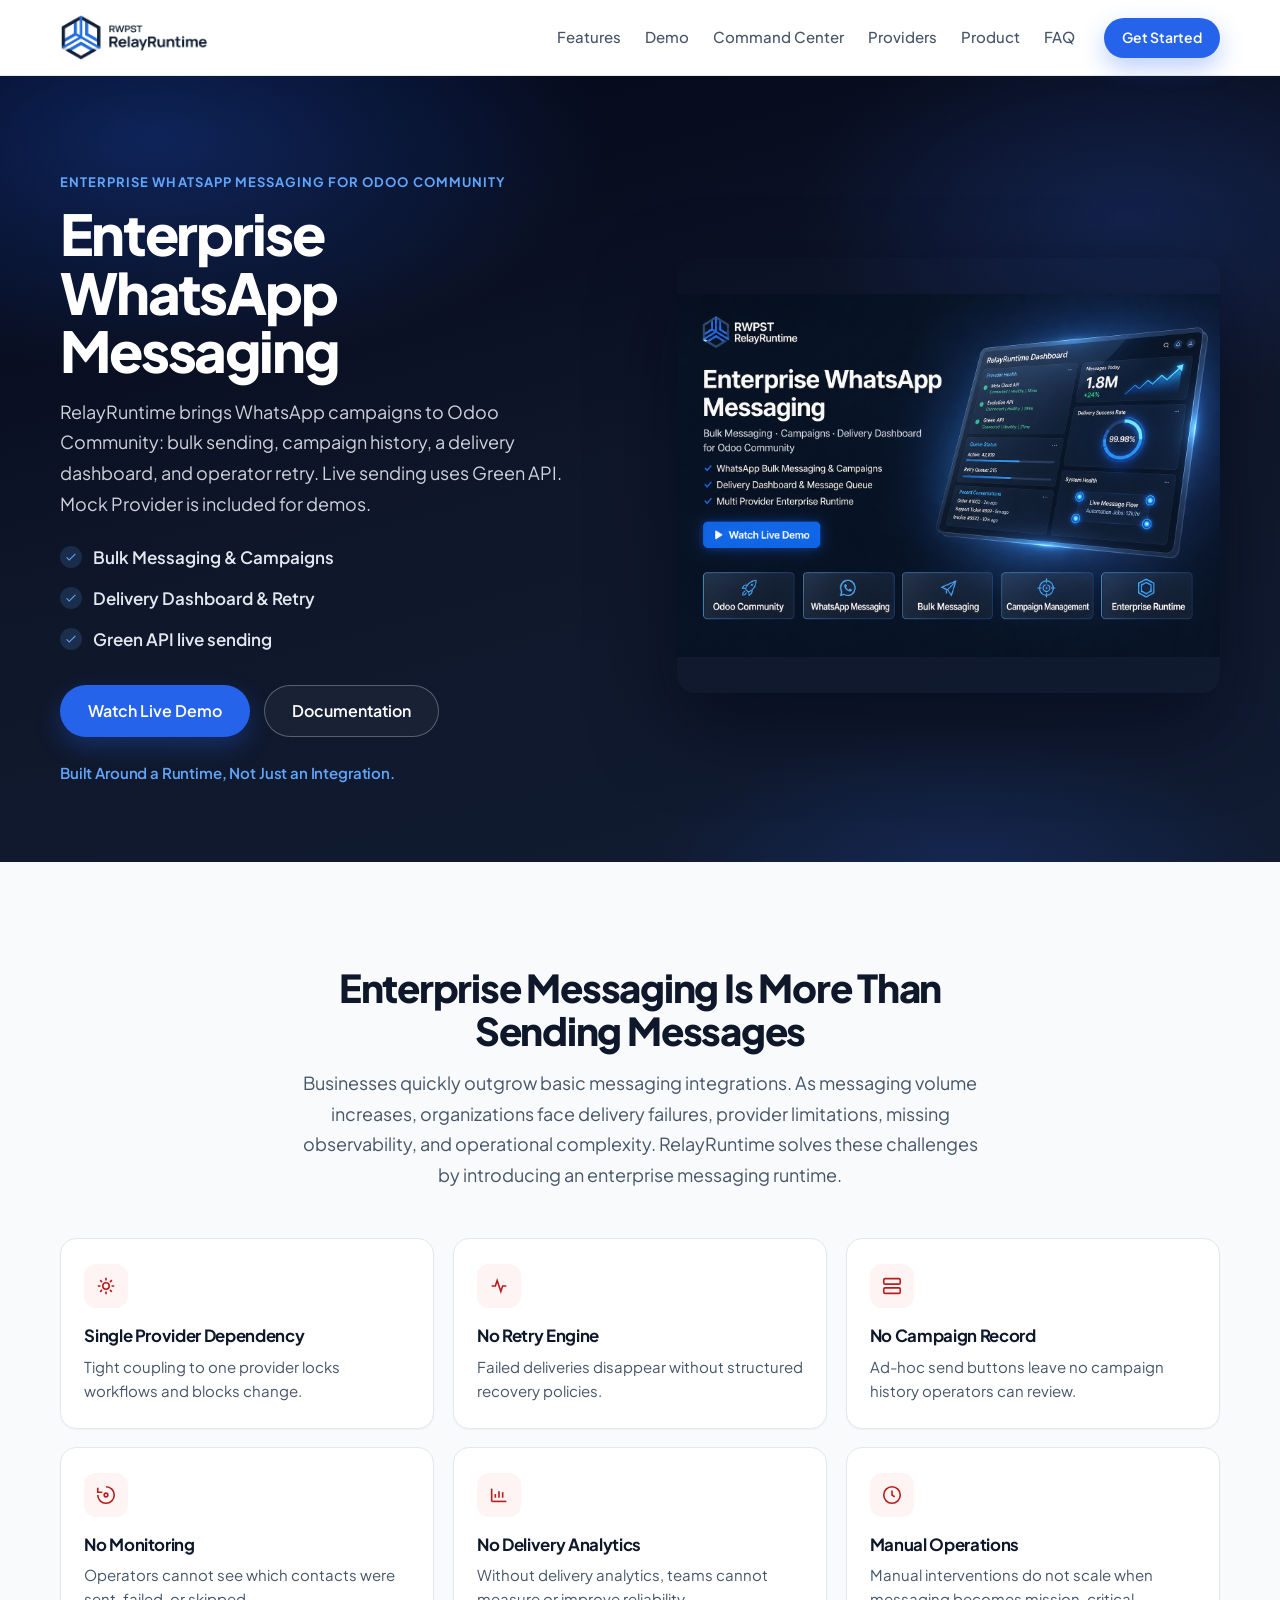
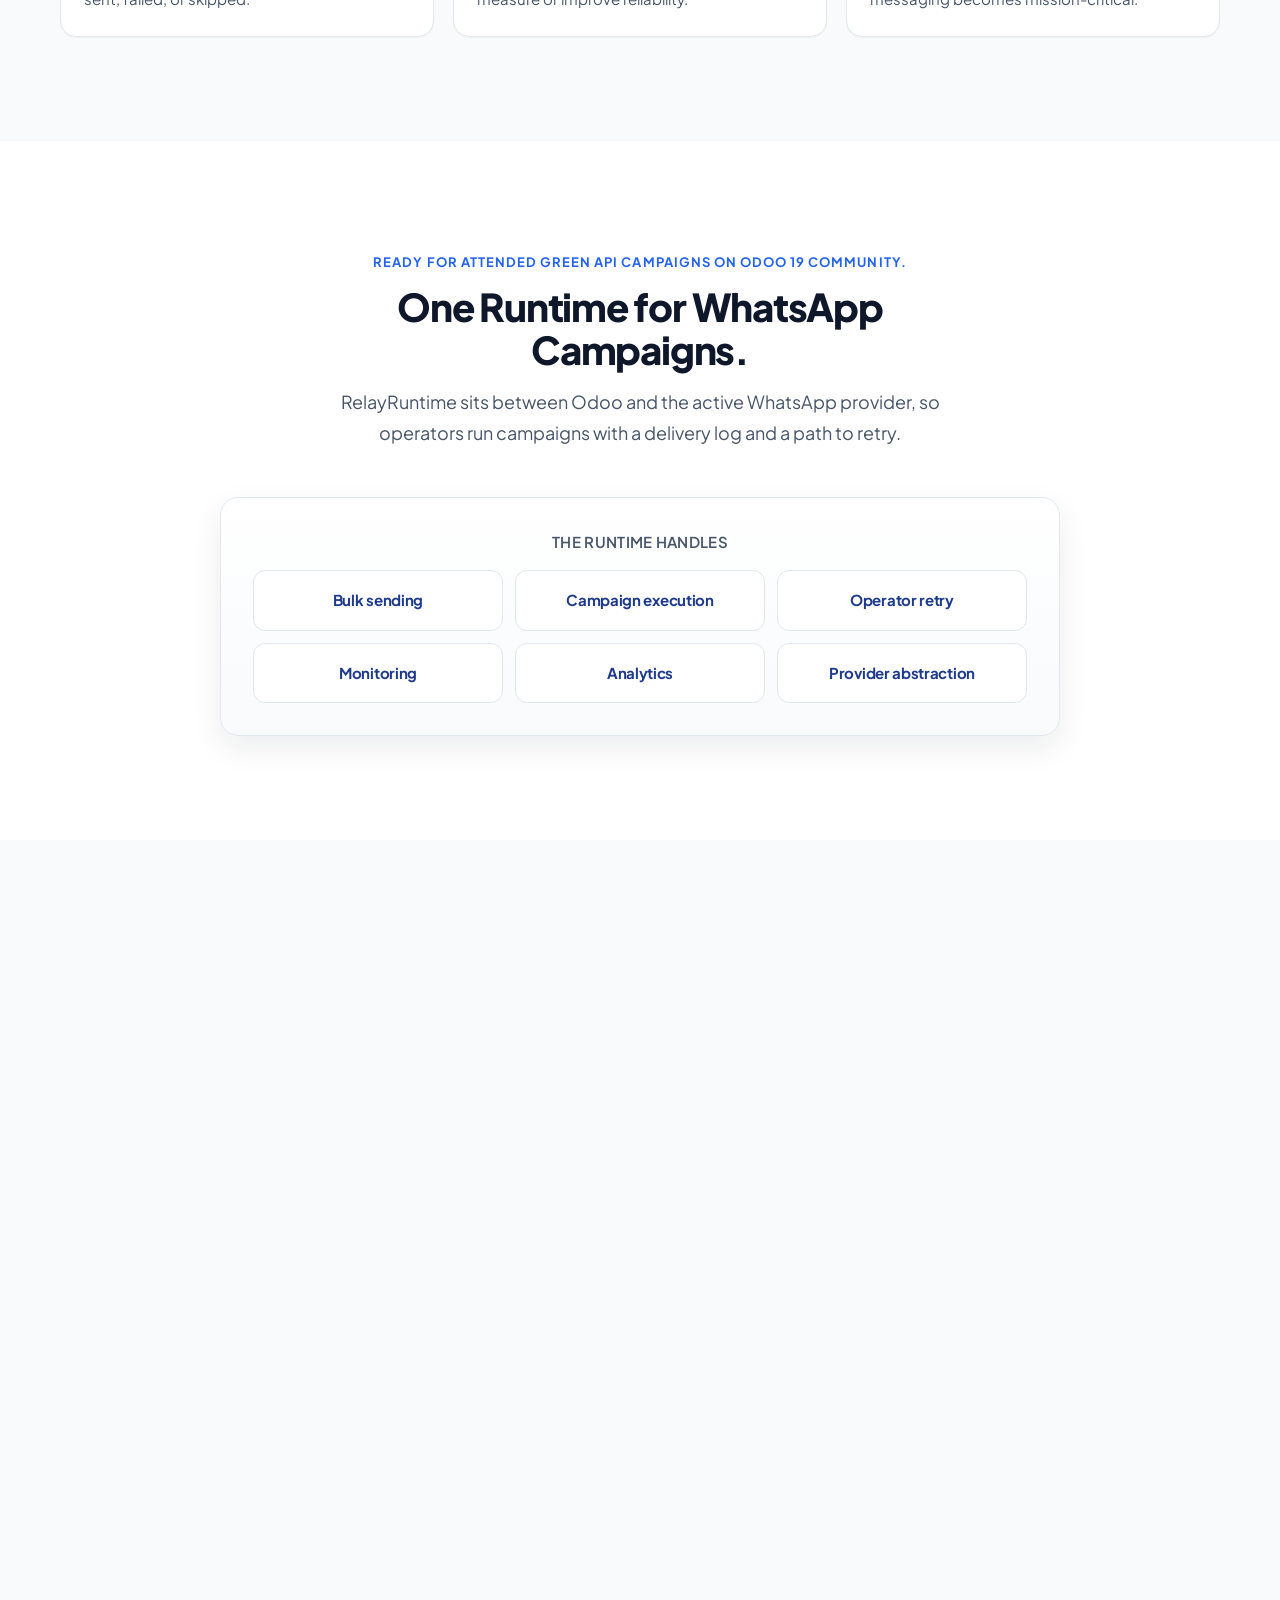
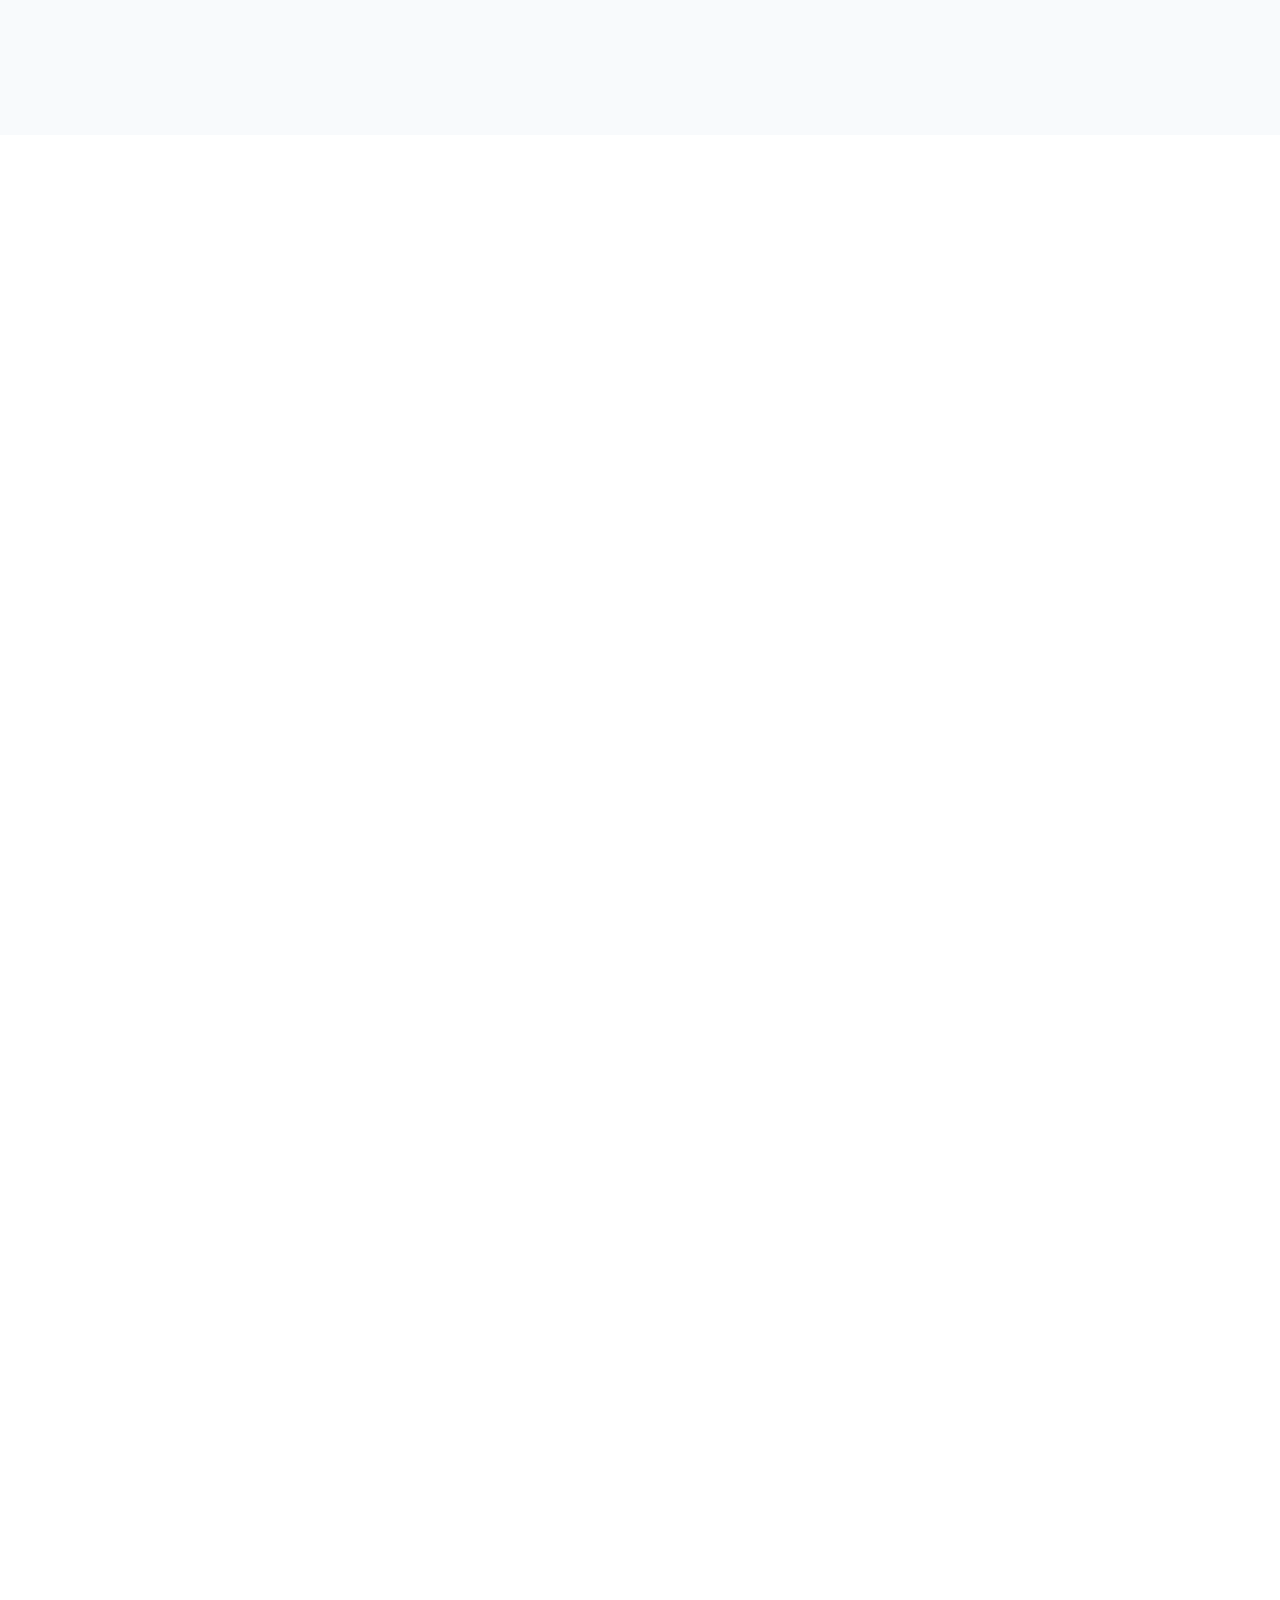
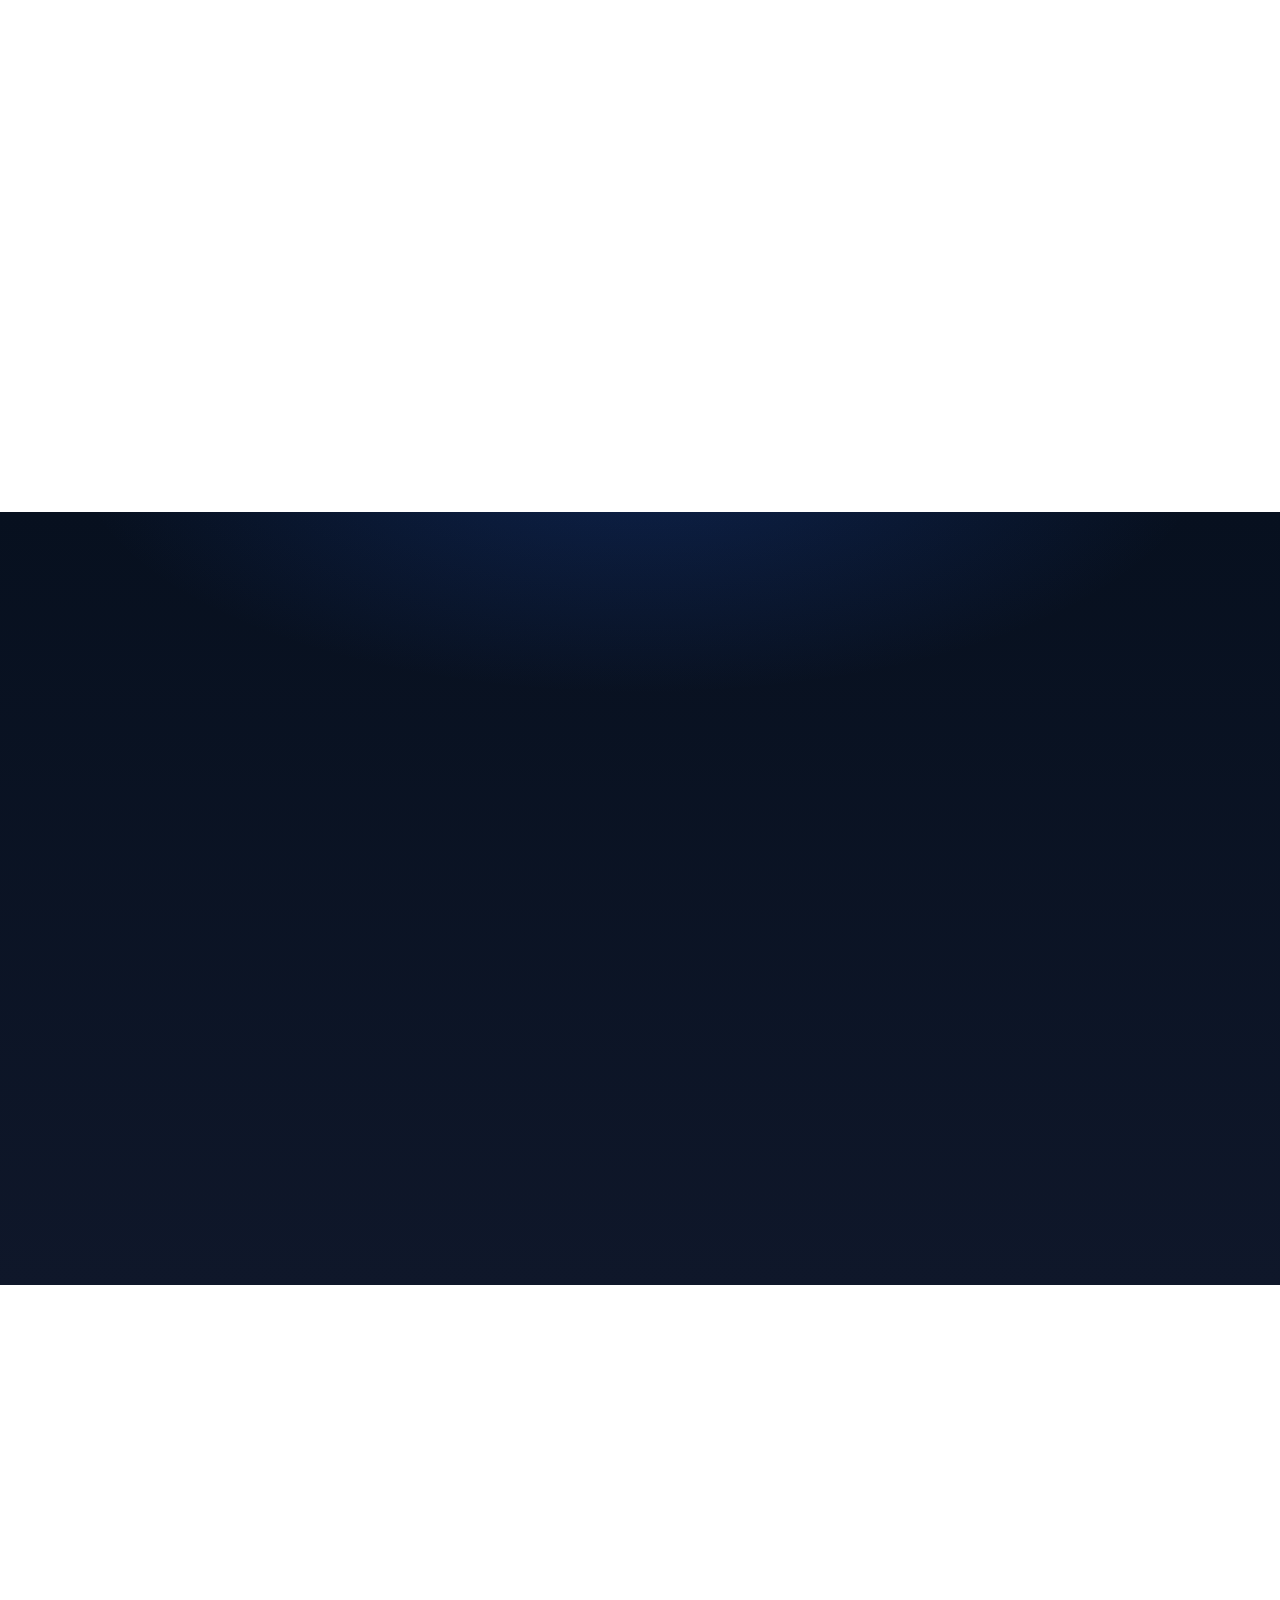
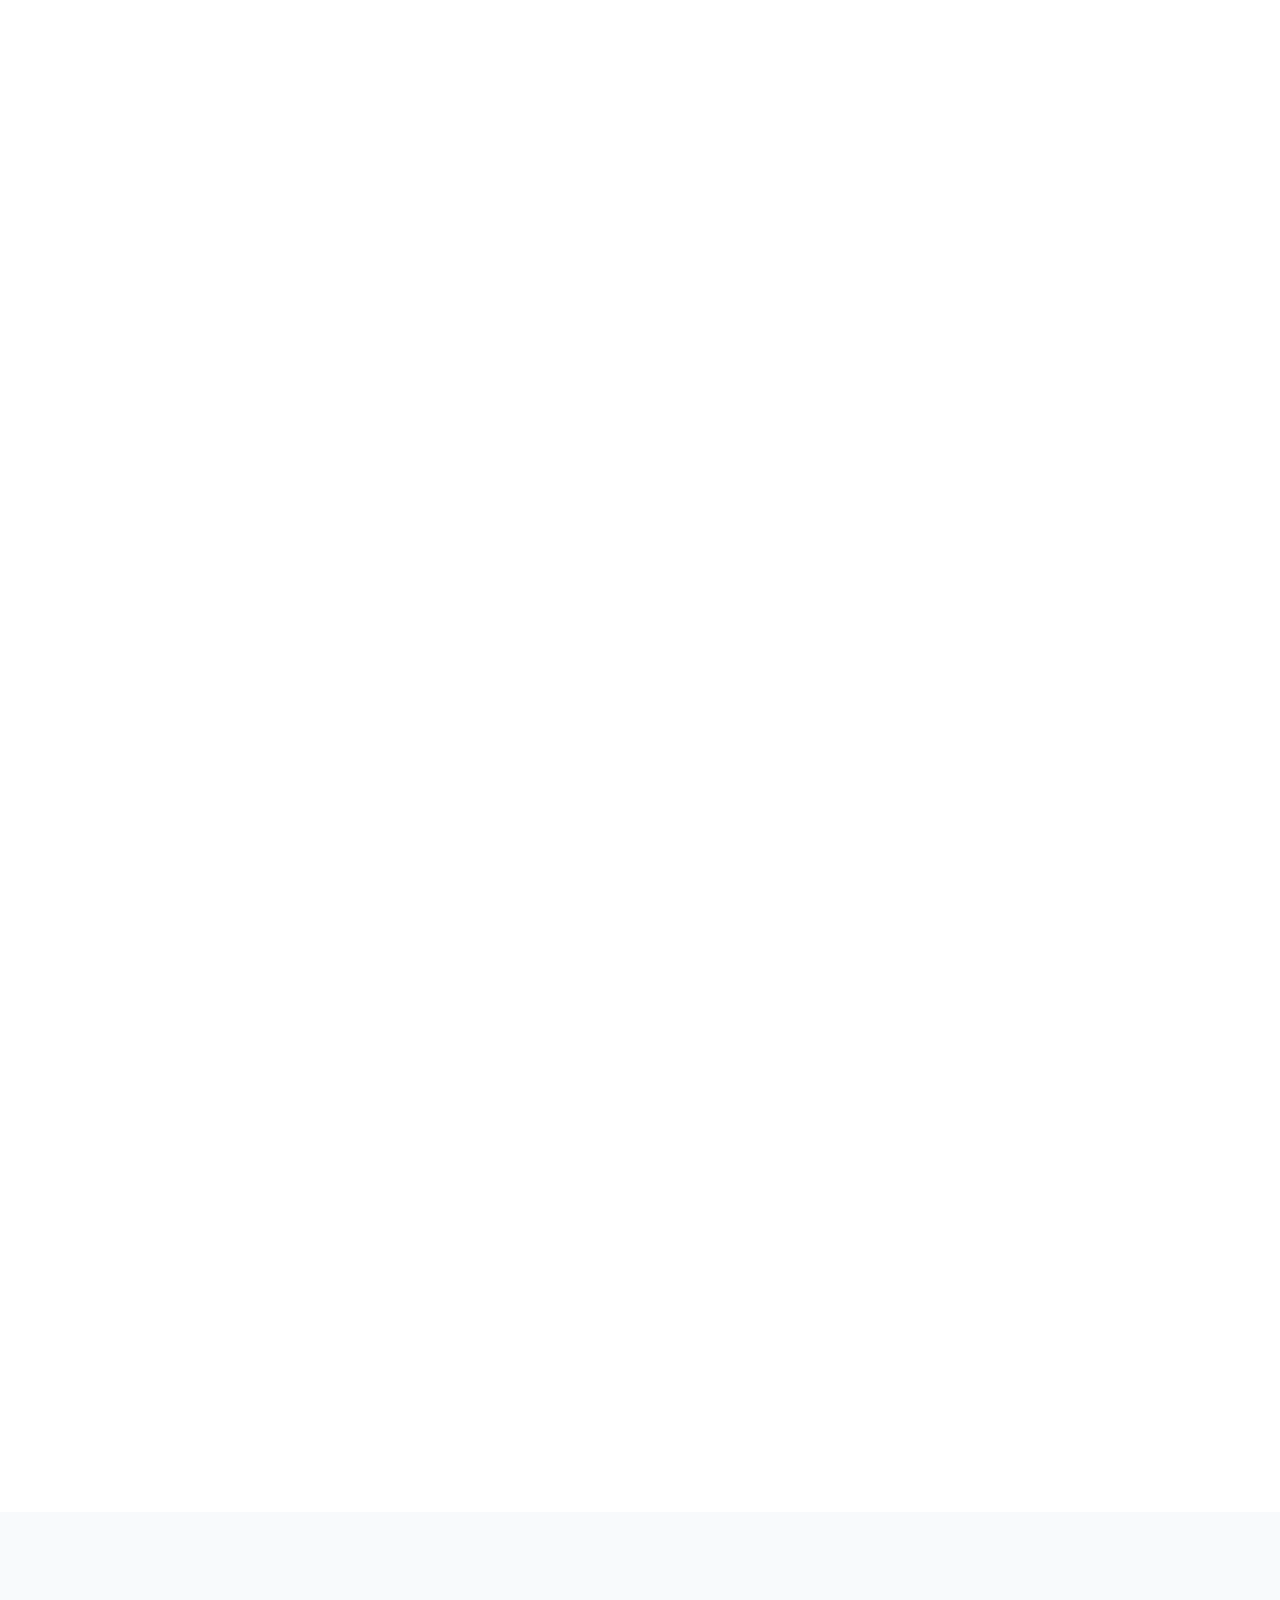
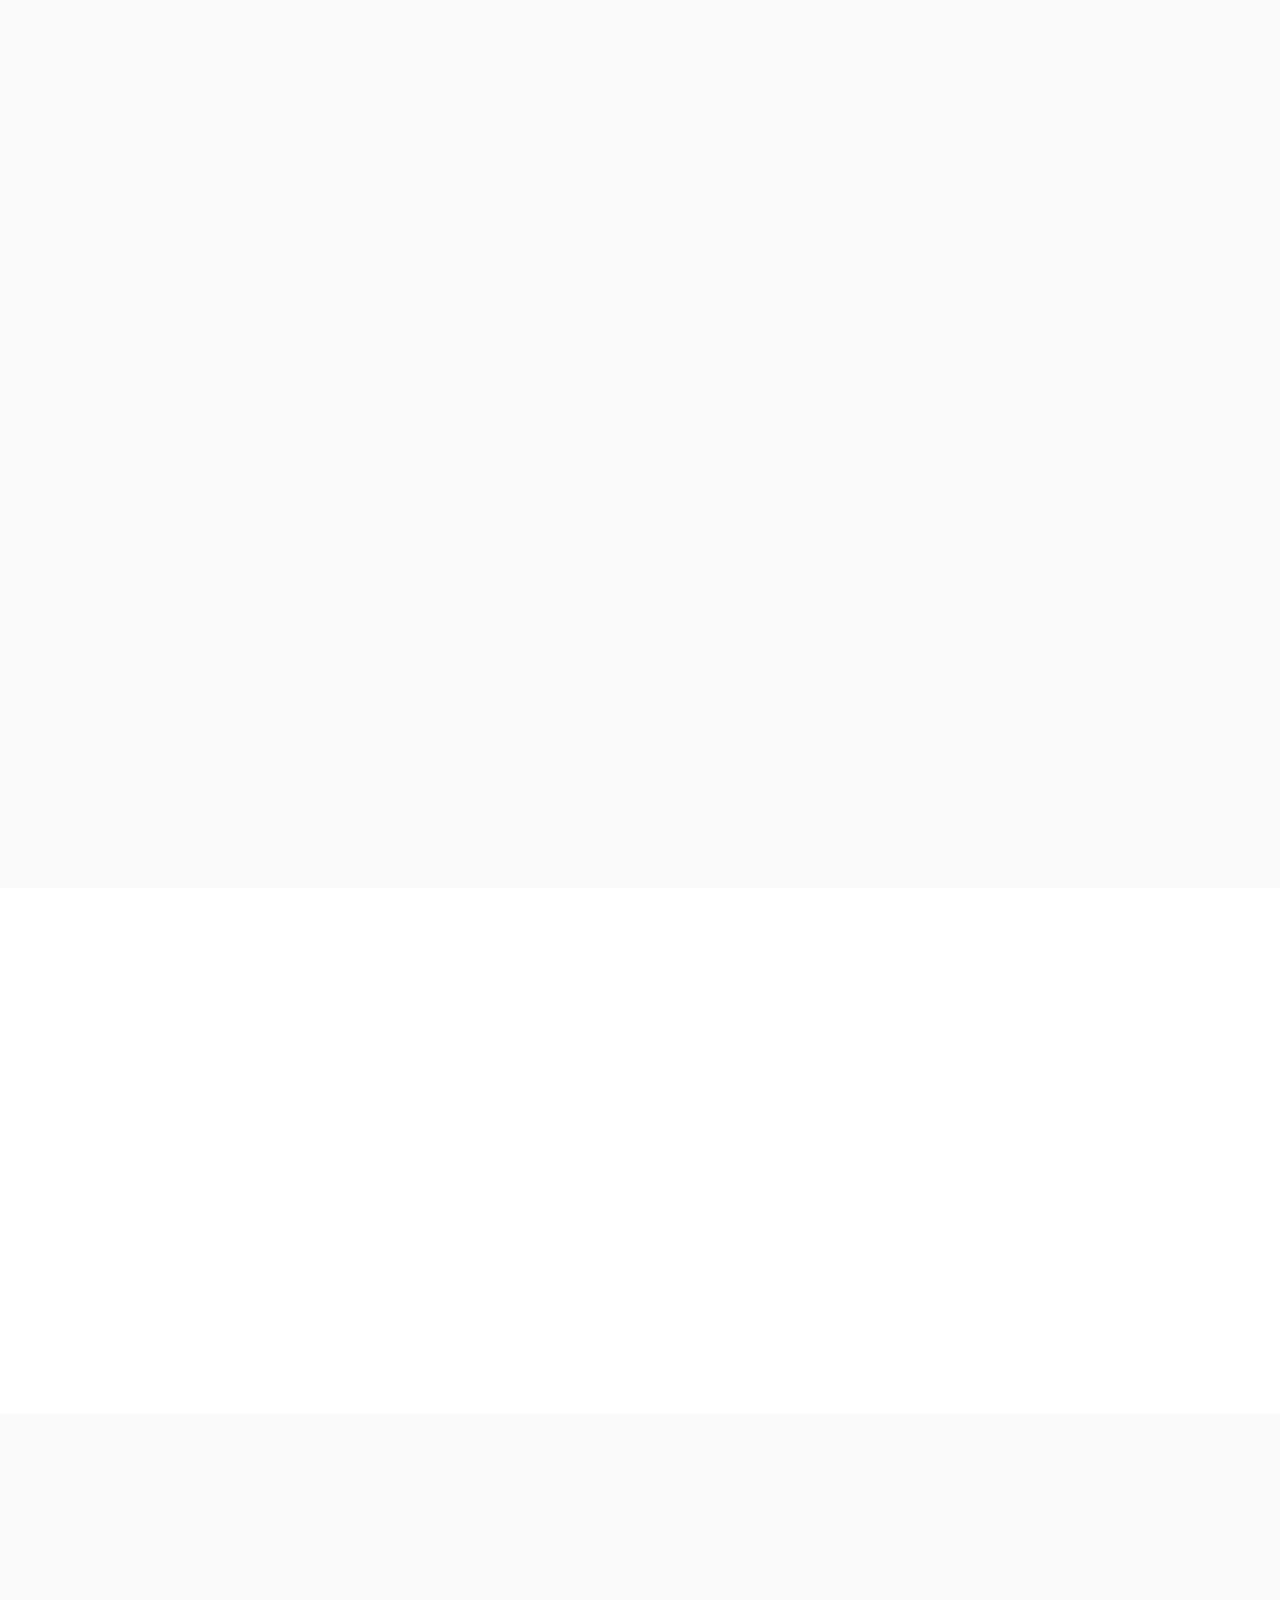
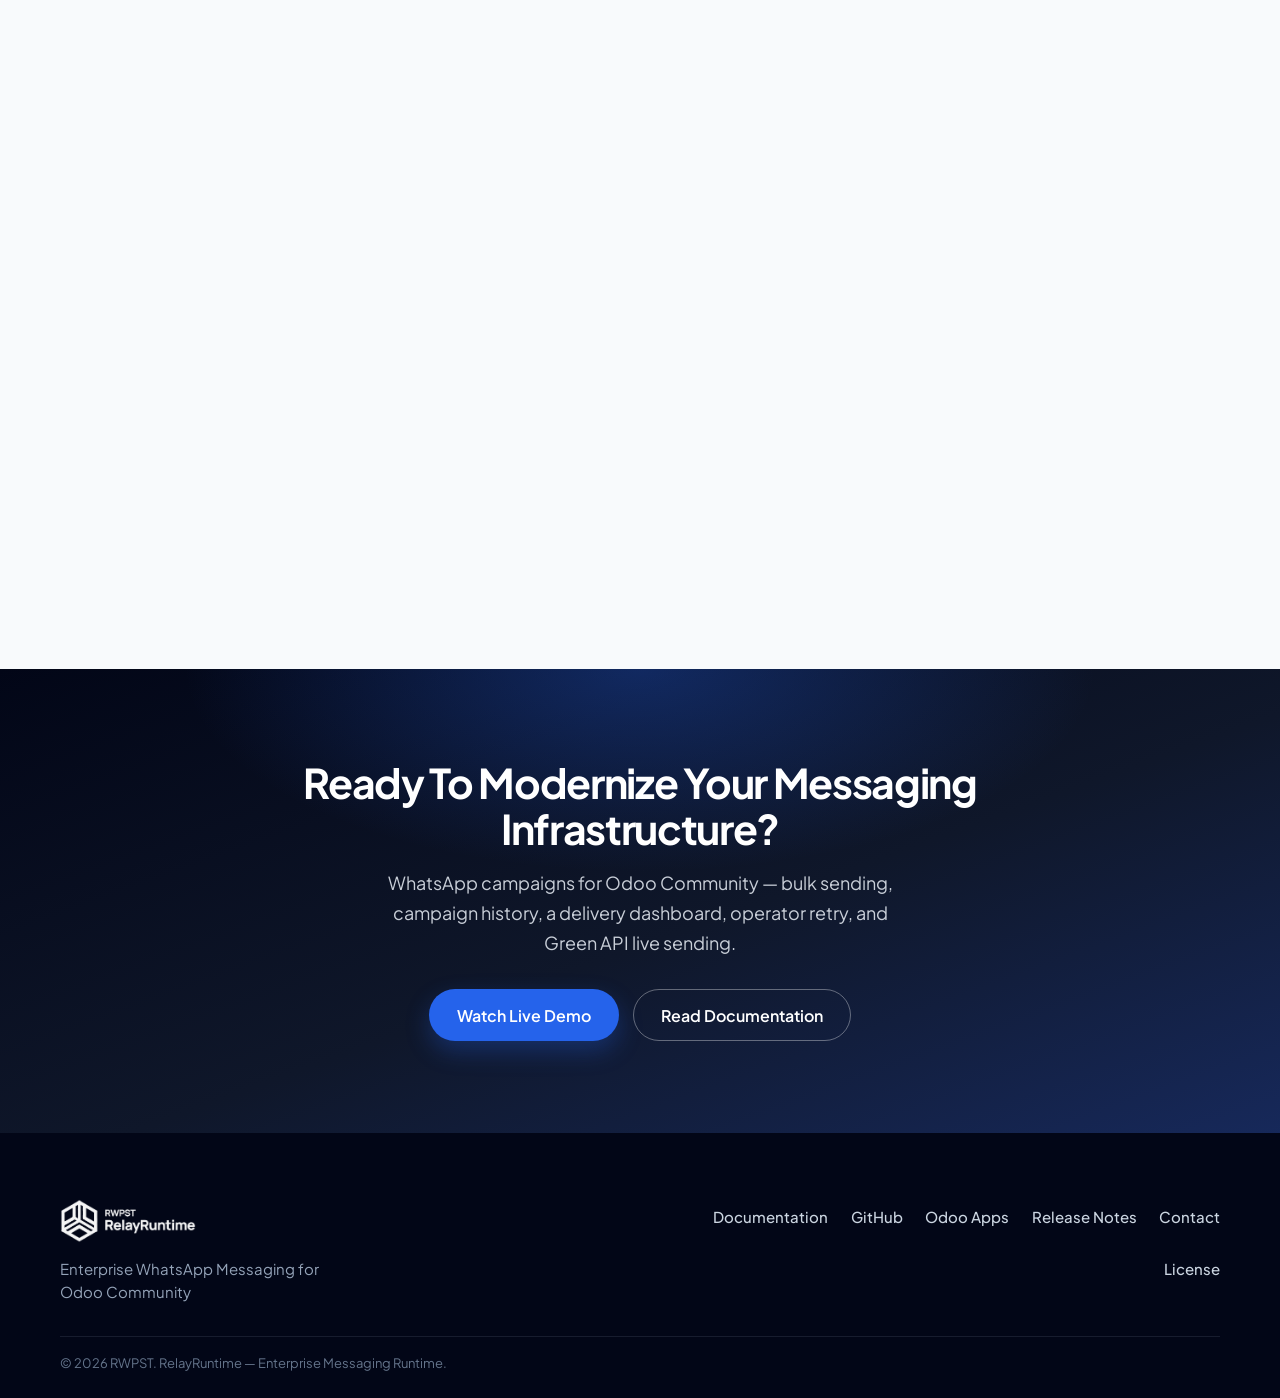
==== commit 285d02ce: "Align public commercial copy with the implemented product. Buyer-facing pages now describe attended " ====
--- a/landing-page/index.html
+++ b/landing-page/index.html
@@ -4,8 +4,8 @@
   <meta charset="UTF-8">
   <meta name="viewport" content="width=device-width, initial-scale=1.0">
   <title>RelayRuntime | Enterprise WhatsApp Messaging for Odoo Community</title>
-  <meta name="description" content="RelayRuntime is Enterprise WhatsApp Messaging for Odoo Community with Bulk Messaging, Campaign Management, Delivery Dashboard, Message Queue, Retry, Templates, and Multi Provider support including Meta Cloud API, Evolution API, and Green API.">
-  <meta name="keywords" content="WhatsApp, WhatsApp Messaging, Bulk Messaging, Bulk Message, Campaign, Campaigns, Messaging, Odoo Community, Enterprise WhatsApp Messaging, Delivery Dashboard, Meta Cloud API, Evolution API, Green API, RelayRuntime">
+  <meta name="description" content="RelayRuntime brings WhatsApp campaigns to Odoo Community: bulk sending, campaign history, a delivery dashboard, and operator retry. Live sending uses Green API. Mock Provider is included for demos.">
+  <meta name="keywords" content="WhatsApp, WhatsApp Messaging, Bulk Messaging, Bulk Message, Campaign, Campaigns, Messaging, Odoo Community, Odoo 19, Enterprise WhatsApp Messaging, Delivery Dashboard, Green API, RelayRuntime">
   <meta name="author" content="RWPST">
   <meta name="robots" content="index, follow">
   <meta name="theme-color" content="#0f172a">
@@ -17,7 +17,7 @@
   <meta property="og:type" content="website">
   <meta property="og:site_name" content="RelayRuntime">
   <meta property="og:title" content="RelayRuntime | Enterprise WhatsApp Messaging for Odoo Community">
-  <meta property="og:description" content="Enterprise WhatsApp Messaging for Odoo Community with Bulk Messaging, Campaign Management, Delivery Dashboard, and Multi Provider runtime control.">
+  <meta property="og:description" content="WhatsApp campaigns for Odoo Community: bulk sending, campaign history, a delivery dashboard, and operator retry. Live sending uses Green API.">
   <meta property="og:image" content="https://nagwagabr-rwpst.github.io/odoo-whatsapp-platform/assets/HorizontalLogo.png">
   <meta property="og:image:type" content="image/png">
   <meta property="og:image:alt" content="RelayRuntime — official horizontal brand logo">
@@ -25,7 +25,7 @@
 
   <meta name="twitter:card" content="summary">
   <meta name="twitter:title" content="RelayRuntime | Enterprise WhatsApp Messaging for Odoo Community">
-  <meta name="twitter:description" content="Enterprise WhatsApp Messaging for Odoo Community — Bulk Messaging, Campaign Management, Delivery Dashboard, and Multi Provider runtime.">
+  <meta name="twitter:description" content="WhatsApp campaigns for Odoo Community — bulk sending, a delivery dashboard, and operator retry. Live sending uses Green API.">
   <meta name="twitter:image" content="https://nagwagabr-rwpst.github.io/odoo-whatsapp-platform/assets/HorizontalLogo.png">
   <meta name="twitter:image:alt" content="RelayRuntime — official horizontal brand logo">
 
@@ -36,7 +36,7 @@
     "name": "RelayRuntime",
     "applicationCategory": "BusinessApplication",
     "operatingSystem": "Odoo 19 Community",
-    "description": "Enterprise WhatsApp Messaging for Odoo Community with Bulk Messaging, Campaign Management, Delivery Dashboard, Message Queue, Retry, Templates, and Multi Provider support.",
+    "description": "WhatsApp campaigns and bulk sending for Odoo Community, with a delivery dashboard, operator retry, and live sending through Green API.",
     "offers": {
       "@type": "Offer",
       "price": "0",
@@ -117,7 +117,7 @@
           <p class="eyebrow">Enterprise WhatsApp Messaging for Odoo Community</p>
           <h1 id="hero-title">Enterprise WhatsApp Messaging</h1>
           <p class="hero__sub">
-            RelayRuntime brings Enterprise WhatsApp Messaging to Odoo Community with Bulk Messaging, Campaign Management, Delivery Dashboard, Message Queue, Retry, and Multi Provider runtime control.
+            RelayRuntime brings WhatsApp campaigns to Odoo Community: bulk sending, campaign history, a delivery dashboard, and operator retry. Live sending uses Green API. Mock Provider is included for demos.
           </p>
           <ul class="hero__bullets" aria-label="Key capabilities">
             <li>
@@ -136,7 +136,7 @@
               <span class="check" aria-hidden="true">
                 <svg viewBox="0 0 20 20"><path d="M7.5 13.2 4.3 10l-1.1 1.1L7.5 15.4l9.3-9.3L15.7 5z"/></svg>
               </span>
-              Multi Provider Messaging
+              Green API live sending
             </li>
           </ul>
           <div class="hero__actions">
@@ -201,15 +201,15 @@
             <div class="card__icon" aria-hidden="true">
               <svg viewBox="0 0 24 24" fill="none" stroke="currentColor" stroke-width="1.75"><rect x="3" y="4" width="18" height="6" rx="1.5"/><rect x="3" y="14" width="18" height="6" rx="1.5"/></svg>
             </div>
-            <h3>No Queue Processing</h3>
-            <p>Volume spikes overwhelm ad-hoc send buttons and block operations.</p>
+            <h3>No Campaign Record</h3>
+            <p>Ad-hoc send buttons leave no campaign history operators can review.</p>
           </article>
           <article class="card card--problem reveal reveal--in" style="--delay: 3">
             <div class="card__icon" aria-hidden="true">
               <svg viewBox="0 0 24 24" fill="none" stroke="currentColor" stroke-width="1.75"><path d="M3 12a9 9 0 1 0 9-9"/><path d="M3 4v5h5"/><circle cx="12" cy="12" r="2"/></svg>
             </div>
             <h3>No Monitoring</h3>
-            <p>Operators cannot observe queues, campaigns, or live delivery health.</p>
+            <p>Operators cannot see which contacts were sent, failed, or skipped.</p>
           </article>
           <article class="card card--problem reveal reveal--in" style="--delay: 4">
             <div class="card__icon" aria-hidden="true">
@@ -233,18 +233,18 @@
     <section class="section" id="solution" aria-labelledby="solution-title">
       <div class="container">
         <header class="section__header reveal reveal--up">
-          <p class="eyebrow">Production Ready. Not Demo Ready.</p>
-          <h2 id="solution-title">One Runtime. Multiple Providers.</h2>
+          <p class="eyebrow">Ready for attended Green API campaigns on Odoo 19 Community.</p>
+          <h2 id="solution-title">One Runtime for WhatsApp Campaigns.</h2>
           <p class="section__lead">
-            RelayRuntime introduces a messaging runtime layer between Odoo and providers.
+            RelayRuntime sits between Odoo and the active WhatsApp provider, so operators run campaigns with a delivery log and a path to retry.
           </p>
         </header>
         <div class="solution-panel reveal reveal--in">
           <p class="solution-panel__intro">The runtime handles</p>
           <ul class="solution-list">
-            <li>Routing</li>
-            <li>Queues</li>
-            <li>Retry</li>
+            <li>Bulk sending</li>
+            <li>Campaign execution</li>
+            <li>Operator retry</li>
             <li>Monitoring</li>
             <li>Analytics</li>
             <li>Provider abstraction</li>
@@ -259,7 +259,7 @@
         <header class="section__header reveal reveal--up">
           <h2 id="features-title">Key Features</h2>
           <p class="section__lead">
-            Built Around a Runtime, Not Just an Integration — queue engine, retry engine, delivery analytics, and provider independence.
+            Built around campaign operations for Odoo Community — bulk sending, operator retry, a delivery dashboard, and Green API live sending.
           </p>
         </header>
         <div class="card-grid card-grid--3">
@@ -267,43 +267,36 @@
             <div class="card__icon card__icon--accent" aria-hidden="true">
               <svg viewBox="0 0 24 24" fill="none" stroke="currentColor" stroke-width="1.75"><circle cx="6" cy="12" r="2.5"/><circle cx="18" cy="6" r="2.5"/><circle cx="18" cy="18" r="2.5"/><path d="M8.3 11.2 15.5 7.2M8.3 12.8l7.2 4"/></svg>
             </div>
-            <h3>Multi Provider</h3>
-            <p>Connect Meta, Green API, Evolution, Twilio, UltraMsg, Gupshup, or a custom provider through one runtime.</p>
+            <h3>Provider Setup</h3>
+            <p>One active provider per company. Green API sends live messages. Mock Provider simulates sends for testing. Additional provider adapters are registered and are not available for live sending in this release.</p>
           </article>
           <article class="card card--feature reveal reveal--in" style="--delay: 1">
             <div class="card__icon card__icon--accent" aria-hidden="true">
               <svg viewBox="0 0 24 24" fill="none" stroke="currentColor" stroke-width="1.75"><path d="M4 7h12v4H4z"/><path d="M8 13h12v4H8z"/><path d="M4 17h2"/><path d="M18 7h2"/></svg>
             </div>
-            <h3>Queue Engine</h3>
-            <p>Process outbound messaging through a durable queue engine designed for production volume.</p>
+            <h3>Campaign Execution</h3>
+            <p>Each campaign runs in the operator's request, recipient by recipient, with delays and a delivery log for every contact. This release does not include a background queue.</p>
           </article>
           <article class="card card--feature reveal reveal--in" style="--delay: 2">
             <div class="card__icon card__icon--accent" aria-hidden="true">
               <svg viewBox="0 0 24 24" fill="none" stroke="currentColor" stroke-width="1.75"><path d="M20 12a8 8 0 1 1-2.2-5.5"/><path d="M20 4v4h-4"/></svg>
             </div>
-            <h3>Retry Engine</h3>
-            <p>Recover failed deliveries with structured retry policies and execution lineage.</p>
+            <h3>Operator Retry</h3>
+            <p>From a finished campaign, use Retry Failed Recipients. RelayRuntime opens a linked retry campaign for failed and skipped contacts and sends it immediately. Retry does not run in the background.</p>
           </article>
           <article class="card card--feature reveal reveal--in" style="--delay: 3">
             <div class="card__icon card__icon--accent" aria-hidden="true">
               <svg viewBox="0 0 24 24" fill="none" stroke="currentColor" stroke-width="1.75"><path d="M4 6h16M4 12h16M4 18h10"/><circle cx="18" cy="18" r="3"/></svg>
             </div>
             <h3>Bulk Messaging</h3>
-            <p>Run enterprise bulk campaigns with operational control from the Command Center.</p>
+            <p>Run bulk campaigns from the Command Center, with attachments, product catalogs, and a delivery log for every contact.</p>
           </article>
           <article class="card card--feature reveal reveal--in" style="--delay: 4">
             <div class="card__icon card__icon--accent" aria-hidden="true">
               <svg viewBox="0 0 24 24" fill="none" stroke="currentColor" stroke-width="1.75"><path d="M4 19V5h16"/><path d="M7 15l3-4 3 2 4-6"/></svg>
             </div>
-            <h3>Delivery Analytics</h3>
-            <p>Track every delivery with dashboards, logs, and runtime KPIs built for operators.</p>
-          </article>
-          <article class="card card--feature reveal reveal--in" style="--delay: 5">
-            <div class="card__icon card__icon--accent" aria-hidden="true">
-              <svg viewBox="0 0 24 24" fill="none" stroke="currentColor" stroke-width="1.75"><path d="M7 8h10M7 12h6"/><path d="M5 4h14a2 2 0 0 1 2 2v9a2 2 0 0 1-2 2H9l-4 3v-3H5a2 2 0 0 1-2-2V6a2 2 0 0 1 2-2z"/></svg>
-            </div>
-            <h3>Automation &amp; Webhooks</h3>
-            <p>Extend workflows with automation hooks while keeping provider details behind the runtime.</p>
+            <h3>Delivery Dashboard</h3>
+            <p>The Delivery Dashboard totals internal send results: sent, failed, and skipped, based on the provider's HTTP response. It does not show WhatsApp delivered or read receipts.</p>
           </article>
         </div>
       </div>
@@ -354,7 +347,7 @@
             <p class="section__lead section__lead--left">
               Manage every aspect of enterprise messaging from one operational dashboard.
             </p>
-            <p class="positioning-line">Observe every message. Monitor every queue. Track every delivery.</p>
+            <p class="positioning-line">Review every campaign. Track sent, failed, and skipped.</p>
             <ul class="feature-checklist">
               <li>Runtime KPIs</li>
               <li>Campaigns</li>
@@ -383,13 +376,13 @@
     <section class="section section--dark" id="abstraction" aria-labelledby="abstraction-title">
       <div class="container">
         <header class="section__header reveal reveal--up">
-          <p class="eyebrow">Provider Independence</p>
-          <h2 id="abstraction-title">Switch Providers Without Changing Business Logic</h2>
+          <p class="eyebrow">Provider Abstraction</p>
+          <h2 id="abstraction-title">Campaigns Stay in RelayRuntime</h2>
           <p class="section__lead">
-            Replace providers. Never rewrite workflows.
+            One active provider per company. Green API sends live messages. Mock Provider simulates sends for testing.
           </p>
         </header>
-        <div class="abstraction-diagram reveal reveal--in" role="img" aria-label="Business Logic flows into RelayRuntime, which routes to Meta, Green API, Evolution, Twilio, UltraMsg, and Gupshup">
+        <div class="abstraction-diagram reveal reveal--in" role="img" aria-label="Business logic flows into RelayRuntime, which sends through Green API or Mock Provider">
           <div class="abstraction-diagram__tier">
             <div class="abstraction-node abstraction-node--top">Business Logic</div>
           </div>
@@ -406,16 +399,12 @@
             <span class="abstraction-diagram__line"></span>
           </div>
           <div class="abstraction-diagram__providers">
-            <div class="abstraction-node abstraction-node--provider">Meta</div>
             <div class="abstraction-node abstraction-node--provider">Green API</div>
-            <div class="abstraction-node abstraction-node--provider">Evolution</div>
-            <div class="abstraction-node abstraction-node--provider">Twilio</div>
-            <div class="abstraction-node abstraction-node--provider">UltraMsg</div>
-            <div class="abstraction-node abstraction-node--provider">Gupshup</div>
+            <div class="abstraction-node abstraction-node--provider">Mock Provider</div>
           </div>
         </div>
         <p class="section__footer-note reveal reveal--in">
-          RelayRuntime isolates business workflows from provider implementations.
+          Additional provider adapters are registered and are not available for live sending in this release.
         </p>
       </div>
     </section>
@@ -426,7 +415,7 @@
         <header class="section__header reveal reveal--up">
           <h2 id="experience-title">Built For Daily Operations</h2>
           <p class="section__lead">
-            Real product screens from the Operational Command Center — production-ready messaging operations for Odoo Community.
+            Real product screens from the Operational Command Center on Odoo 19 Community.
           </p>
         </header>
         <div class="experience-grid">
@@ -439,7 +428,7 @@
             </figure>
             <div class="experience-card__body">
               <h3>Command Center</h3>
-              <p>Operate campaigns, queues, and runtime health from one enterprise dashboard.</p>
+              <p>Operate campaigns, delivery totals, and runtime health from one dashboard.</p>
             </div>
           </article>
           <article class="experience-card reveal reveal--scale" style="--delay: 1">
@@ -451,7 +440,7 @@
             </figure>
             <div class="experience-card__body">
               <h3>Runtime Settings</h3>
-              <p>Configure providers and runtime behavior without rewriting business logic.</p>
+              <p>Set the active provider: Green API for live sending, or Mock Provider for demos and tests.</p>
             </div>
           </article>
           <article class="experience-card reveal reveal--scale" style="--delay: 2">
@@ -475,29 +464,45 @@
             </figure>
             <div class="experience-card__body">
               <h3>Delivery Dashboard</h3>
-              <p>Inspect delivery analytics and logs to track every message through the runtime.</p>
-            </div>
-          </article>
-        </div>
-      </div>
-    </section>
-
-    <!-- 8. Supported Providers -->
+              <p>Review sent, failed, and skipped totals from the provider HTTP response, with message logs for each contact.</p>
+            </div>
+          </article>
+        </div>
+      </div>
+    </section>
+
+    <!-- 8. Providers -->
     <section class="section section--muted" id="providers" aria-labelledby="providers-title">
       <div class="container">
         <header class="section__header reveal reveal--up">
-          <h2 id="providers-title">Supported Providers</h2>
-          <p class="section__lead">Provider independence by design.</p>
-        </header>
-        <ul class="provider-grid reveal reveal--in">
-          <li class="provider-card"><span class="provider-card__mark" aria-hidden="true">M</span><span class="provider-card__name">Meta Cloud API</span></li>
-          <li class="provider-card"><span class="provider-card__mark" aria-hidden="true">G</span><span class="provider-card__name">Green API</span></li>
-          <li class="provider-card"><span class="provider-card__mark" aria-hidden="true">E</span><span class="provider-card__name">Evolution API</span></li>
-          <li class="provider-card"><span class="provider-card__mark" aria-hidden="true">U</span><span class="provider-card__name">UltraMsg</span></li>
-          <li class="provider-card"><span class="provider-card__mark" aria-hidden="true">T</span><span class="provider-card__name">Twilio</span></li>
-          <li class="provider-card"><span class="provider-card__mark" aria-hidden="true">G</span><span class="provider-card__name">Gupshup</span></li>
-          <li class="provider-card provider-card--custom"><span class="provider-card__mark" aria-hidden="true">+</span><span class="provider-card__name">Custom Provider</span></li>
-        </ul>
+          <h2 id="providers-title">Providers</h2>
+          <p class="section__lead">One active provider per company. Green API sends live messages. Mock Provider simulates sends for testing. Additional provider adapters are registered and are not available for live sending in this release.</p>
+        </header>
+        <div class="provider-groups reveal reveal--in">
+          <div class="provider-group">
+            <h3 class="provider-group__label">Live sending</h3>
+            <ul class="provider-grid">
+              <li class="provider-card provider-card--live"><span class="provider-card__mark" aria-hidden="true">G</span><span class="provider-card__name">Green API</span><span class="provider-card__status">Live sending</span></li>
+            </ul>
+          </div>
+          <div class="provider-group">
+            <h3 class="provider-group__label">Test mode</h3>
+            <ul class="provider-grid">
+              <li class="provider-card"><span class="provider-card__mark" aria-hidden="true">M</span><span class="provider-card__name">Mock Provider</span><span class="provider-card__status">Simulated sends</span></li>
+            </ul>
+          </div>
+          <div class="provider-group">
+            <h3 class="provider-group__label">Registered adapters — not available for live sending</h3>
+            <ul class="provider-grid">
+              <li class="provider-card"><span class="provider-card__mark" aria-hidden="true">M</span><span class="provider-card__name">Meta Cloud API</span><span class="provider-card__status">Registered</span></li>
+              <li class="provider-card"><span class="provider-card__mark" aria-hidden="true">E</span><span class="provider-card__name">Evolution API</span><span class="provider-card__status">Registered</span></li>
+              <li class="provider-card"><span class="provider-card__mark" aria-hidden="true">U</span><span class="provider-card__name">UltraMsg</span><span class="provider-card__status">Registered</span></li>
+              <li class="provider-card"><span class="provider-card__mark" aria-hidden="true">T</span><span class="provider-card__name">Twilio</span><span class="provider-card__status">Registered</span></li>
+              <li class="provider-card"><span class="provider-card__mark" aria-hidden="true">G</span><span class="provider-card__name">Gupshup</span><span class="provider-card__status">Registered</span></li>
+              <li class="provider-card"><span class="provider-card__mark" aria-hidden="true">+</span><span class="provider-card__name">Custom</span><span class="provider-card__status">Registered</span></li>
+            </ul>
+          </div>
+        </div>
       </div>
     </section>
 
@@ -506,12 +511,12 @@
       <div class="container">
         <header class="section__header reveal reveal--up">
           <h2 id="deployment-title">Deploy In Minutes</h2>
-          <p class="section__lead">Production Ready enterprise messaging for Odoo Community environments.</p>
+          <p class="section__lead">Ready for attended Green API campaigns on Odoo 19 Community.</p>
         </header>
         <div class="deploy-grid">
           <article class="card card--deploy reveal reveal--in" style="--delay: 0">
-            <h3>Docker Ready</h3>
-            <p>Container-friendly deployment for modern infrastructure.</p>
+            <h3>Odoo Addon</h3>
+            <p>Installs as an Odoo 19 Community addon on your existing Odoo host.</p>
           </article>
           <article class="card card--deploy reveal reveal--in" style="--delay: 1">
             <h3>Odoo Community Ready</h3>
@@ -522,8 +527,8 @@
             <p>Built and validated for Odoo 19.</p>
           </article>
           <article class="card card--deploy reveal reveal--in" style="--delay: 3">
-            <h3>Production Ready</h3>
-            <p>Not Demo Ready — engineered for operational reliability.</p>
+            <h3>Attended Campaigns</h3>
+            <p>Attended campaign execution, delivery totals, and operator retry for Green API.</p>
           </article>
           <article class="card card--deploy reveal reveal--in" style="--delay: 4">
             <h3>VPS Ready</h3>
@@ -548,7 +553,7 @@
               </button>
             </h3>
             <div class="faq__panel" id="faq-1" role="region" aria-labelledby="faq-q1" hidden>
-              <p>RelayRuntime is Enterprise WhatsApp Messaging for Odoo Community. It introduces a production-ready messaging runtime between Odoo and providers — with Bulk Messaging, Campaign Management, Delivery Dashboard, Message Queue, Retry, and Multi Provider support.</p>
+              <p>RelayRuntime brings WhatsApp campaigns to Odoo Community: bulk sending, campaign history, a delivery dashboard, and operator retry. Live sending uses Green API. Mock Provider is included for demos.</p>
             </div>
           </div>
           <div class="faq__item reveal reveal--in">
@@ -570,7 +575,7 @@
               </button>
             </h3>
             <div class="faq__panel" id="faq-3" role="region" aria-labelledby="faq-q3" hidden>
-              <p>Yes. Provider Abstraction lets you switch providers without changing business logic. Replace providers. Never rewrite workflows.</p>
+              <p>You keep one active provider configuration per company. You can switch that configuration between Green API and Mock Provider. Campaigns, logs, and retry stay in RelayRuntime.</p>
             </div>
           </div>
           <div class="faq__item reveal reveal--in">
@@ -581,7 +586,7 @@
               </button>
             </h3>
             <div class="faq__panel" id="faq-4" role="region" aria-labelledby="faq-q4" hidden>
-              <p>Yes. Meta Cloud API is a supported provider alongside Green API, Evolution API, UltraMsg, Twilio, Gupshup, and Custom Provider options.</p>
+              <p>Meta Cloud API is a registered adapter. It is not available for live sending in this release. Live sending uses Green API. Evolution API, UltraMsg, Twilio, Gupshup, and Custom are registered the same way.</p>
             </div>
           </div>
           <div class="faq__item reveal reveal--in">
@@ -592,18 +597,18 @@
               </button>
             </h3>
             <div class="faq__panel" id="faq-5" role="region" aria-labelledby="faq-q5" hidden>
-              <p>Yes. Multi Provider Messaging is a core capability of the runtime, so you are not locked into a single provider dependency.</p>
+              <p>One active provider configuration per company. Simultaneous live multi-provider sending is not available. Green API sends live messages. Mock Provider simulates sends for testing.</p>
             </div>
           </div>
           <div class="faq__item reveal reveal--in">
             <h3>
               <button type="button" class="faq__trigger" aria-expanded="false" aria-controls="faq-6" id="faq-q6">
-                How does Queue Engine work?
+                How does campaign execution work?
                 <span class="faq__icon" aria-hidden="true"></span>
               </button>
             </h3>
             <div class="faq__panel" id="faq-6" role="region" aria-labelledby="faq-q6" hidden>
-              <p>The Queue Engine processes outbound messaging through the runtime layer between Odoo and providers, enabling controlled throughput, operational visibility, and reliable campaign execution.</p>
+              <p>Each campaign runs in the operator's request, recipient by recipient, with delays and a delivery log for every contact. This release does not include a background queue.</p>
             </div>
           </div>
           <div class="faq__item reveal reveal--in">
@@ -614,18 +619,18 @@
               </button>
             </h3>
             <div class="faq__panel" id="faq-7" role="region" aria-labelledby="faq-q7" hidden>
-              <p>The Retry Engine applies structured retry policies so failed deliveries can be recovered with operational tracking — instead of disappearing into manual follow-up.</p>
+              <p>From a finished campaign, use Retry Failed Recipients. RelayRuntime opens a linked retry campaign for failed and skipped contacts and sends it immediately. Retry does not run in the background.</p>
             </div>
           </div>
           <div class="faq__item reveal reveal--in">
             <h3>
               <button type="button" class="faq__trigger" aria-expanded="false" aria-controls="faq-8" id="faq-q8">
-                Is it production ready?
+                What is it ready for?
                 <span class="faq__icon" aria-hidden="true"></span>
               </button>
             </h3>
             <div class="faq__panel" id="faq-8" role="region" aria-labelledby="faq-q8" hidden>
-              <p>Yes. RelayRuntime is Production Ready — Not Demo Ready — with enterprise runtime management, Operational Command Center visibility, and delivery analytics.</p>
+              <p>RelayRuntime is ready for attended Green API campaigns on Odoo 19 Community, with campaign history, a delivery dashboard, and operator retry.</p>
             </div>
           </div>
         </div>
@@ -636,7 +641,7 @@
     <section class="cta" id="cta" aria-labelledby="cta-title">
       <div class="container cta__inner reveal reveal--up">
         <h2 id="cta-title">Ready To Modernize Your Messaging Infrastructure?</h2>
-        <p class="cta__sub">Enterprise WhatsApp Messaging for Odoo Community — Bulk Messaging, Campaign Management, Delivery Dashboard, Message Queue, and Multi Provider runtime control.</p>
+        <p class="cta__sub">WhatsApp campaigns for Odoo Community — bulk sending, campaign history, a delivery dashboard, operator retry, and Green API live sending.</p>
         <div class="cta__actions">
           <a class="btn btn--primary btn--lg btn--glow" href="#experience">
             Watch Live Demo
--- a/landing-page/css/style.css
+++ b/landing-page/css/style.css
@@ -1042,6 +1042,21 @@
    Providers
    -------------------------------------------------------------------------- */
 
+.provider-groups {
+  display: grid;
+  gap: 2rem;
+}
+
+.provider-group__label {
+  margin: 0 0 0.85rem;
+  text-align: center;
+  font-size: var(--text-sm);
+  font-weight: 700;
+  letter-spacing: 0.04em;
+  text-transform: uppercase;
+  color: var(--color-muted);
+}
+
 .provider-grid {
   list-style: none;
   display: flex;
@@ -1089,6 +1104,17 @@
   line-height: 1.3;
 }
 
+.provider-card__status {
+  font-size: 0.75rem;
+  font-weight: 600;
+  letter-spacing: 0.01em;
+  color: var(--color-muted);
+}
+
+.provider-card--live {
+  border-color: var(--color-blue);
+}
+
 .provider-card:hover {
   transform: translateY(-2px);
   box-shadow: var(--shadow);
